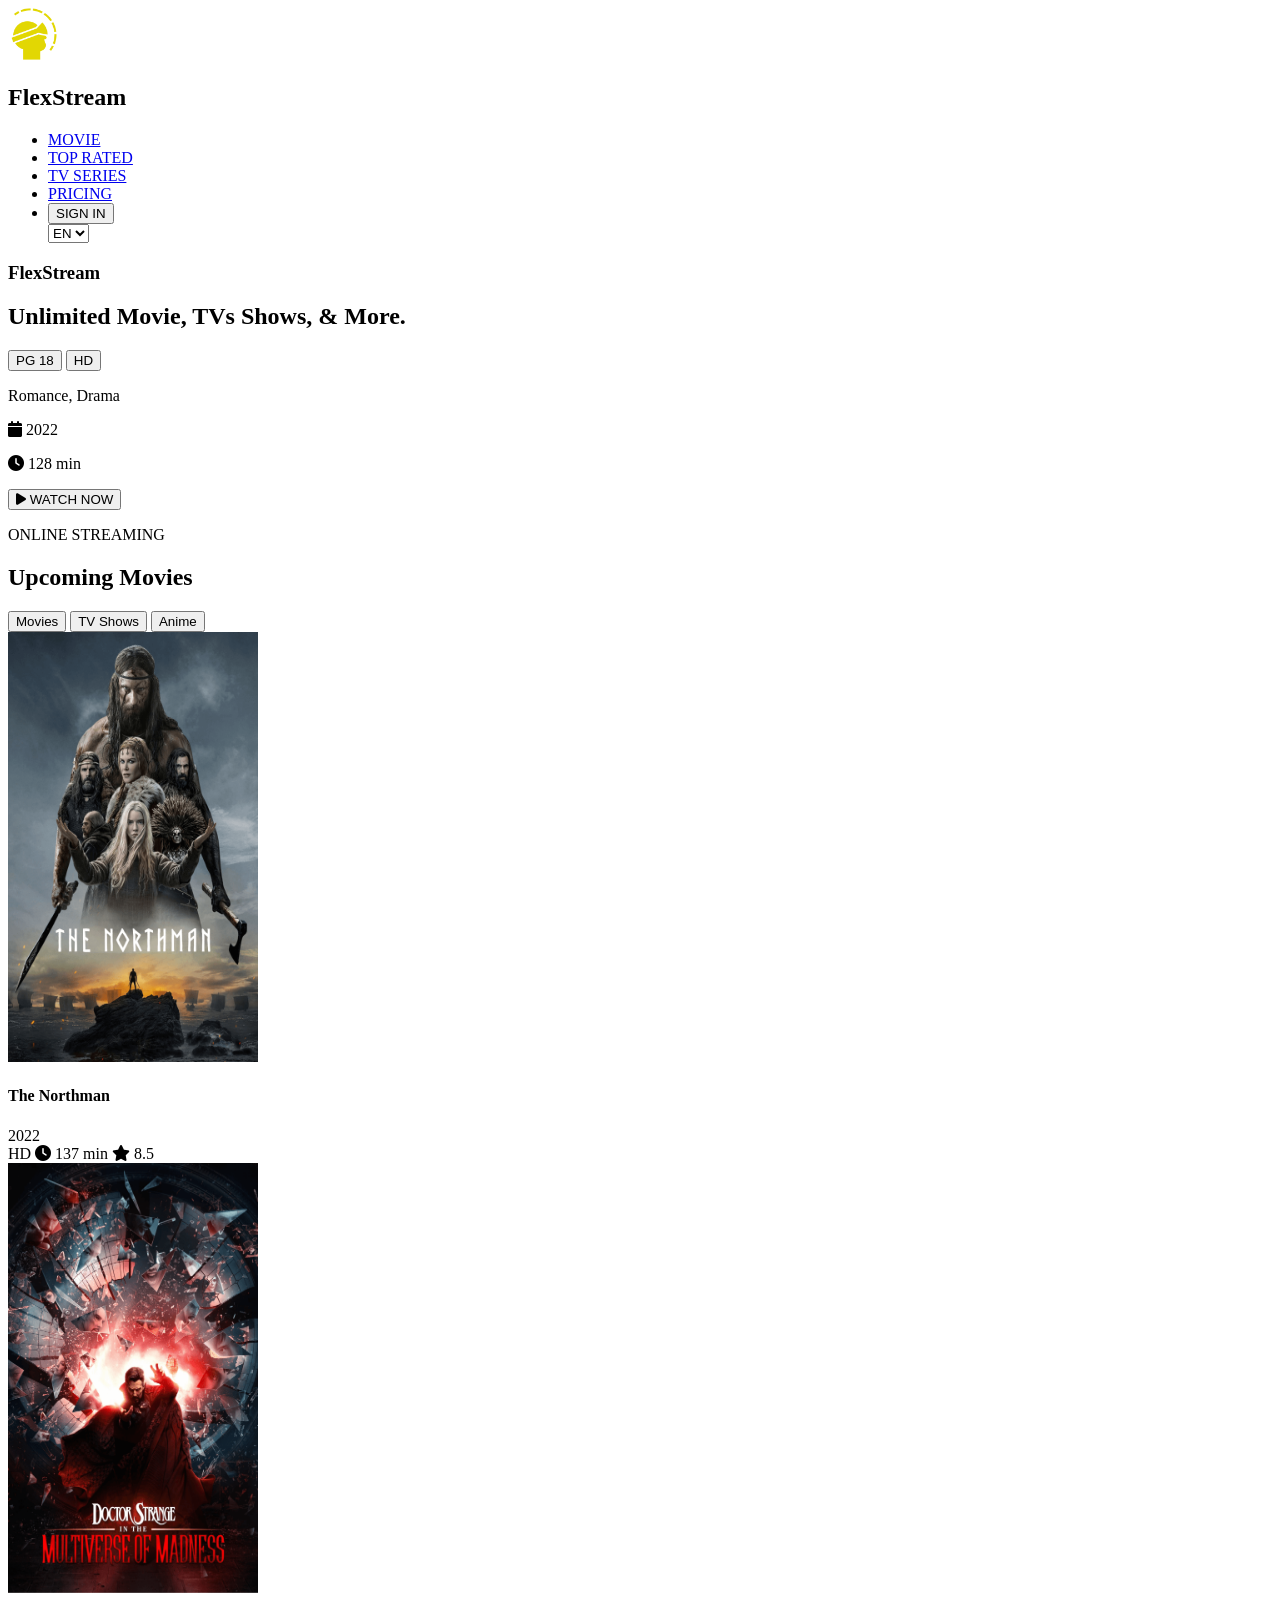
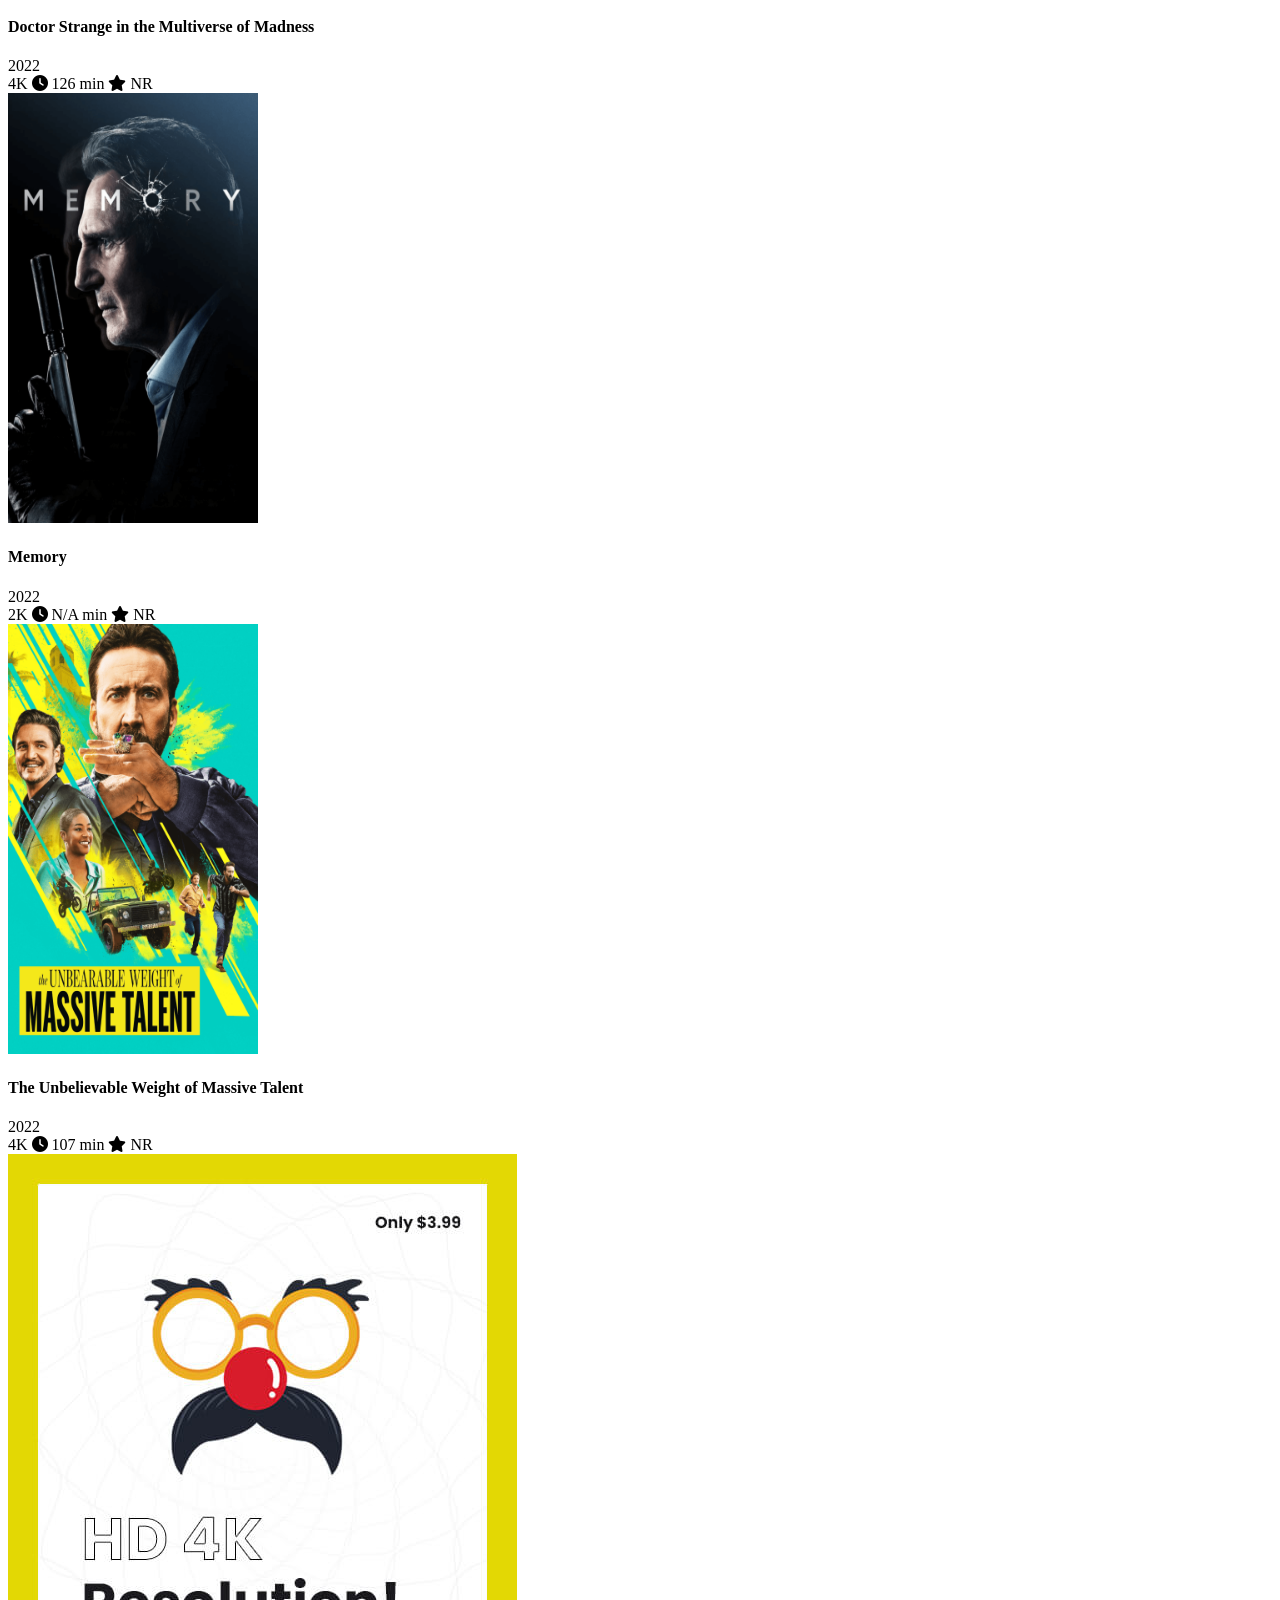
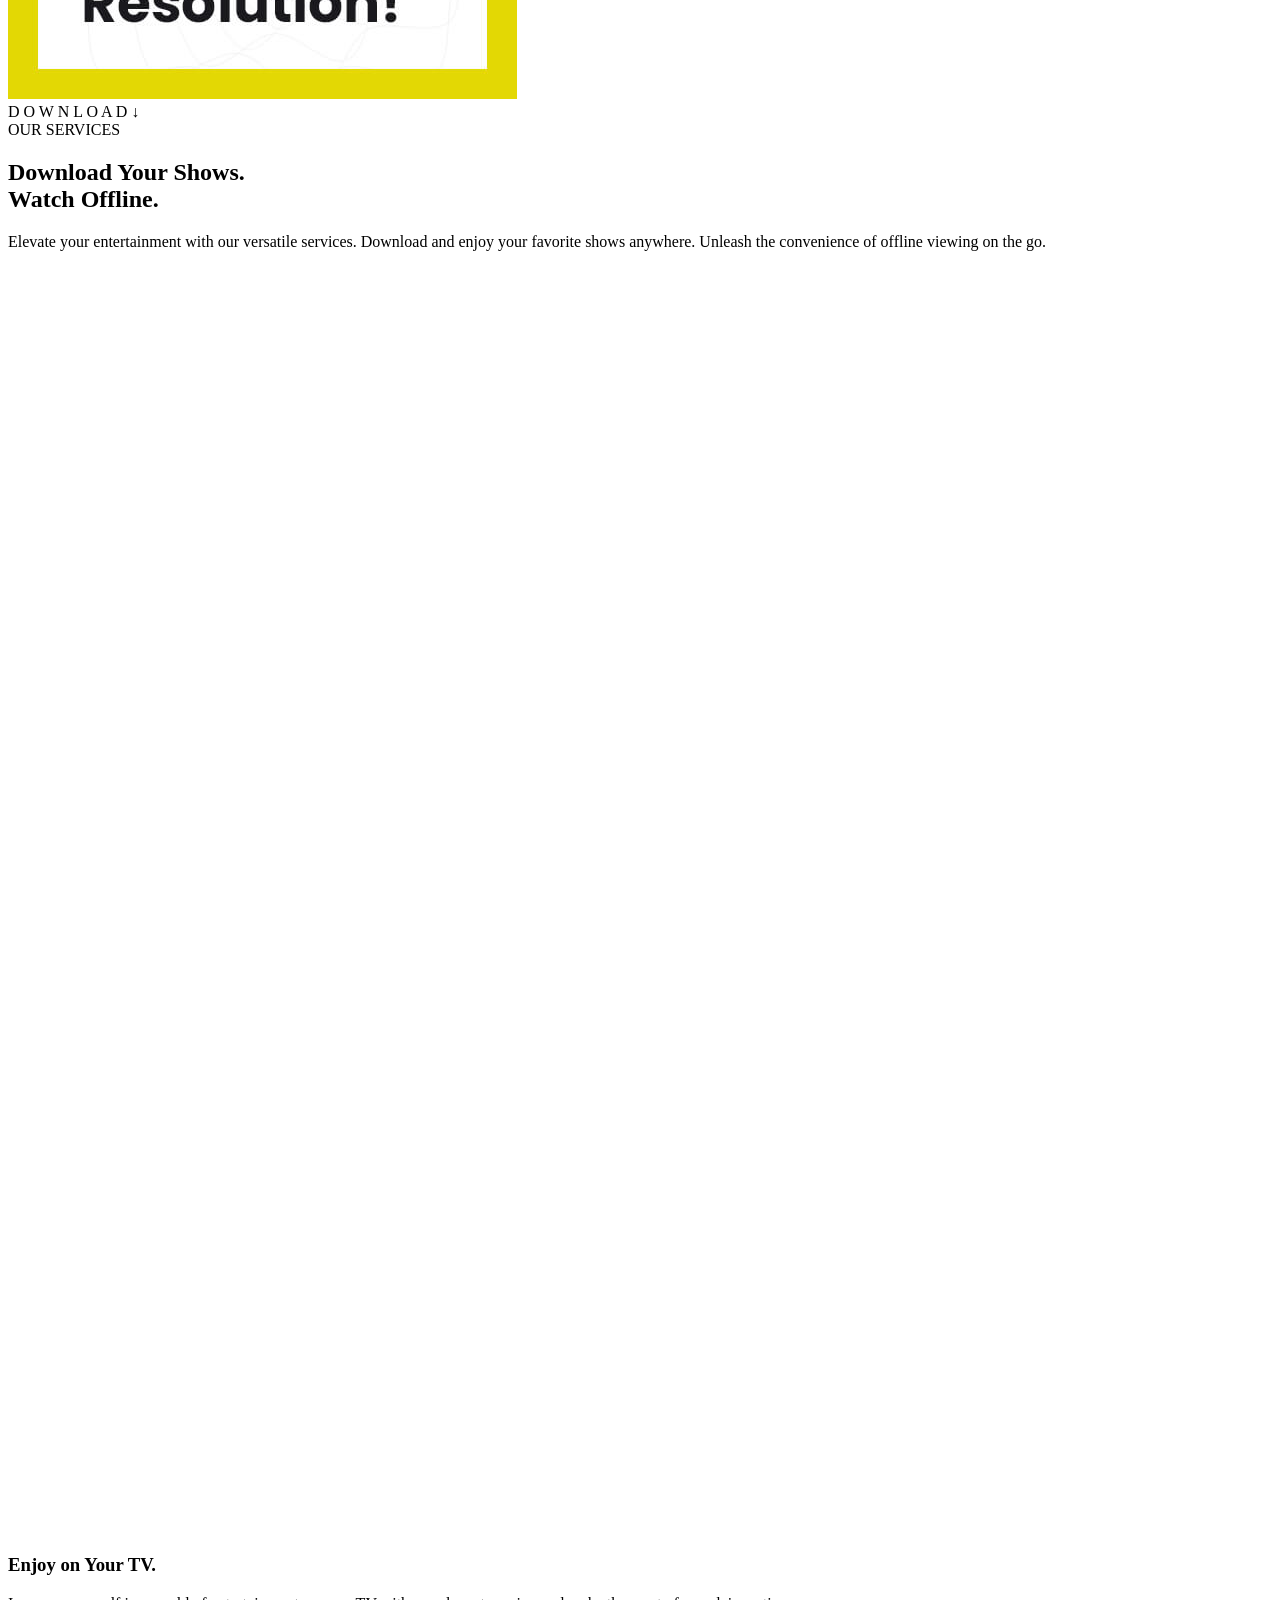
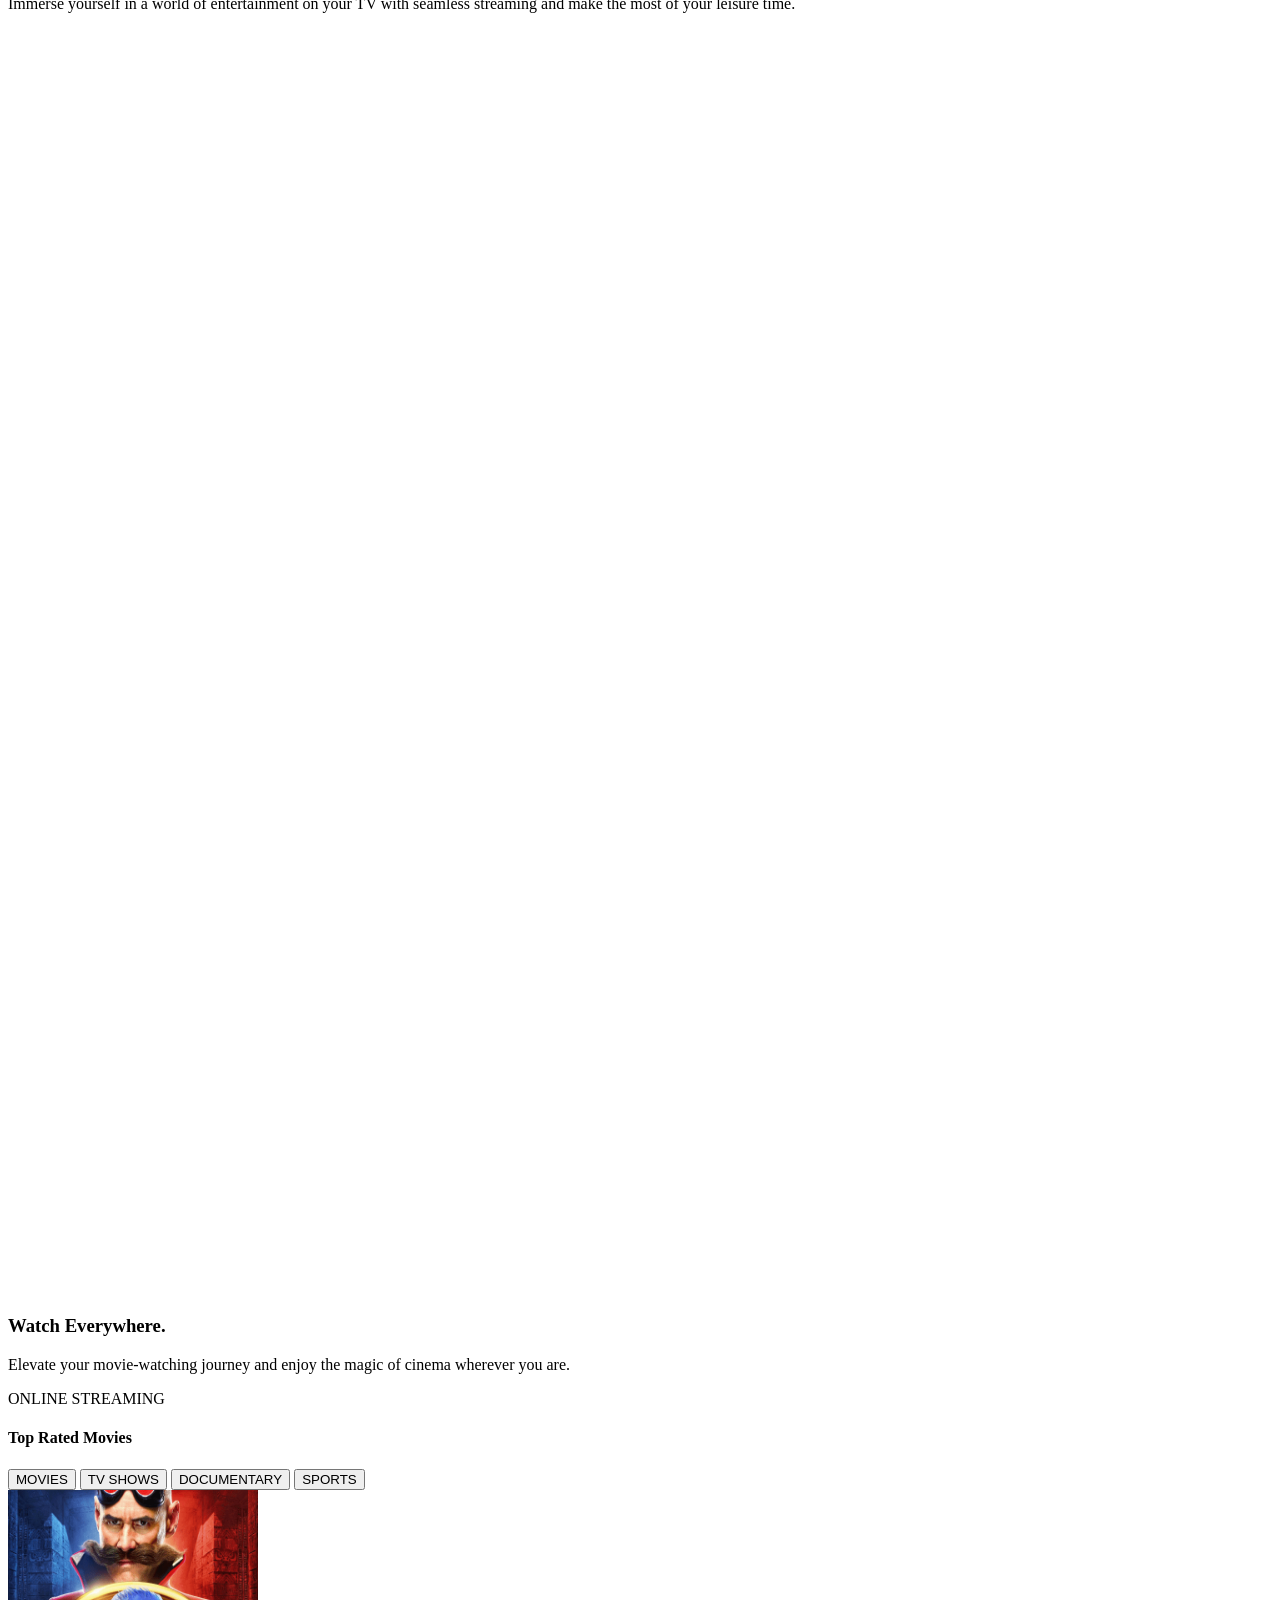
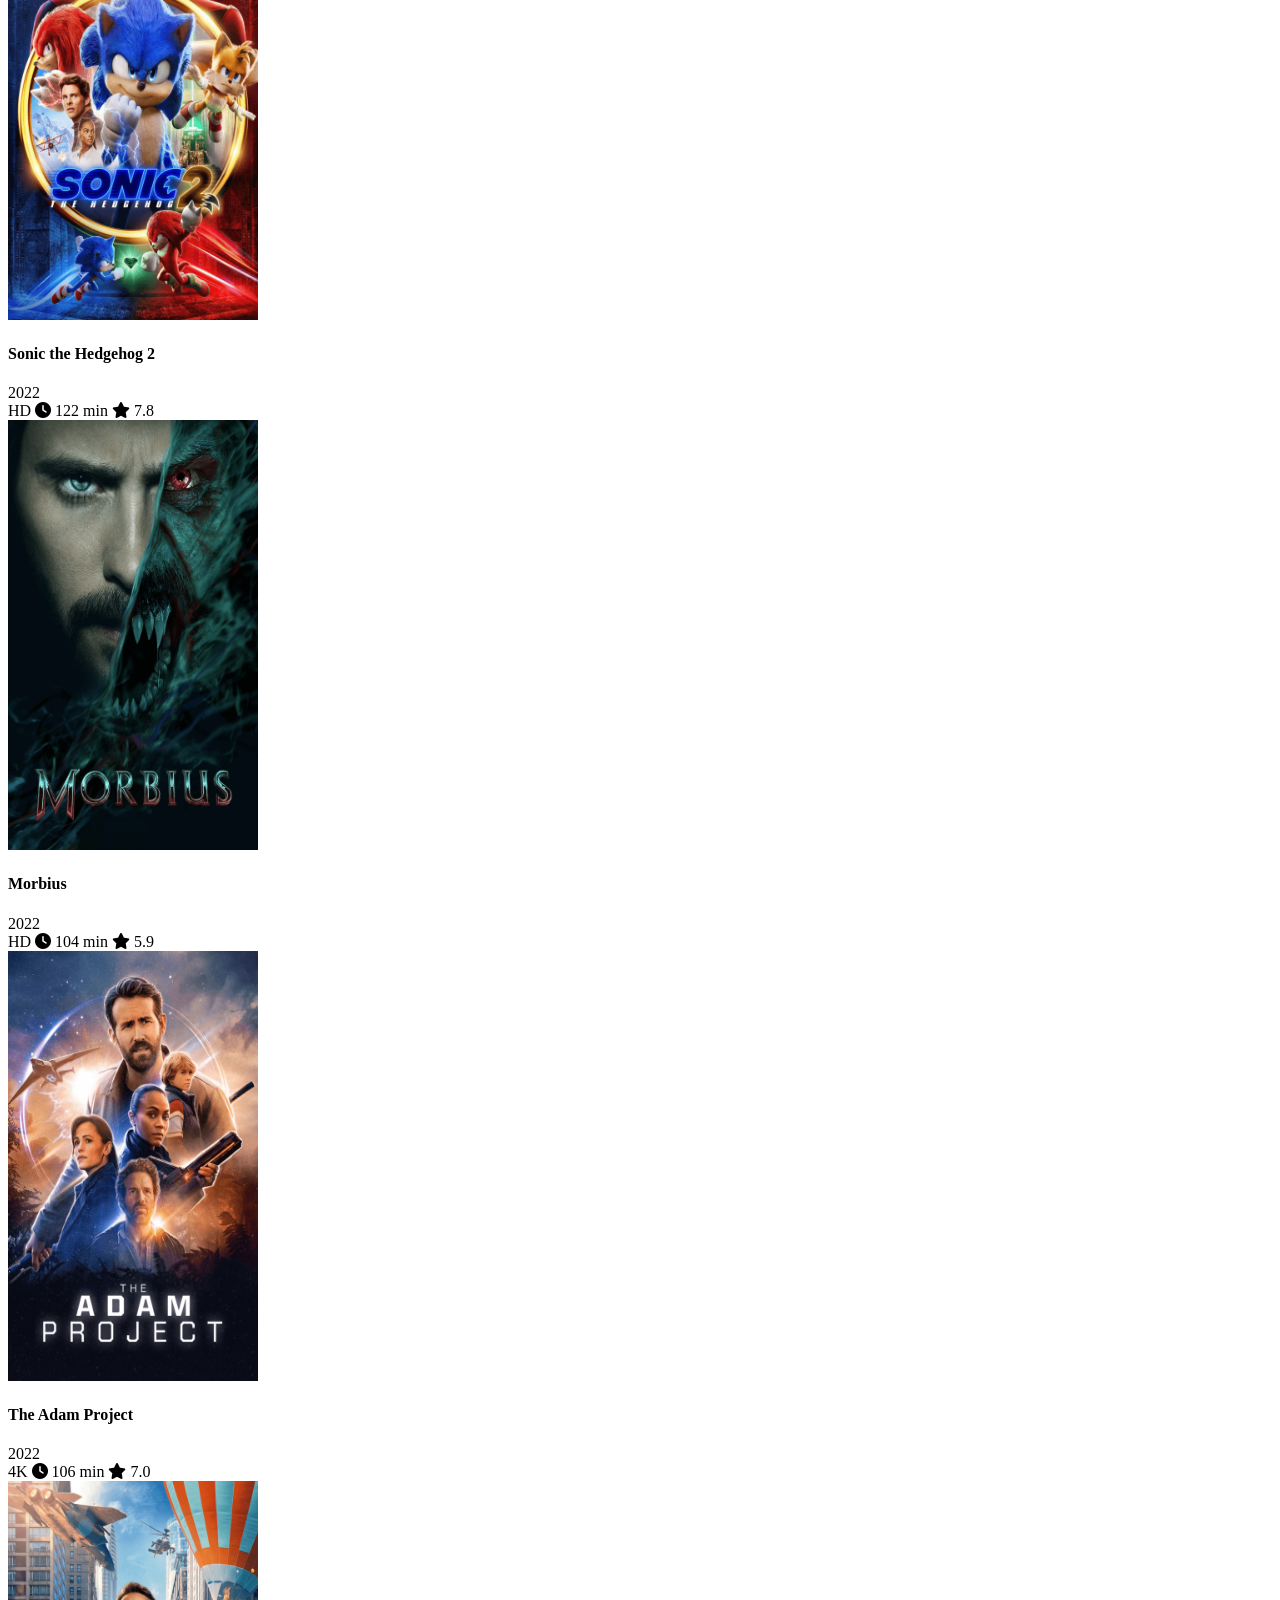
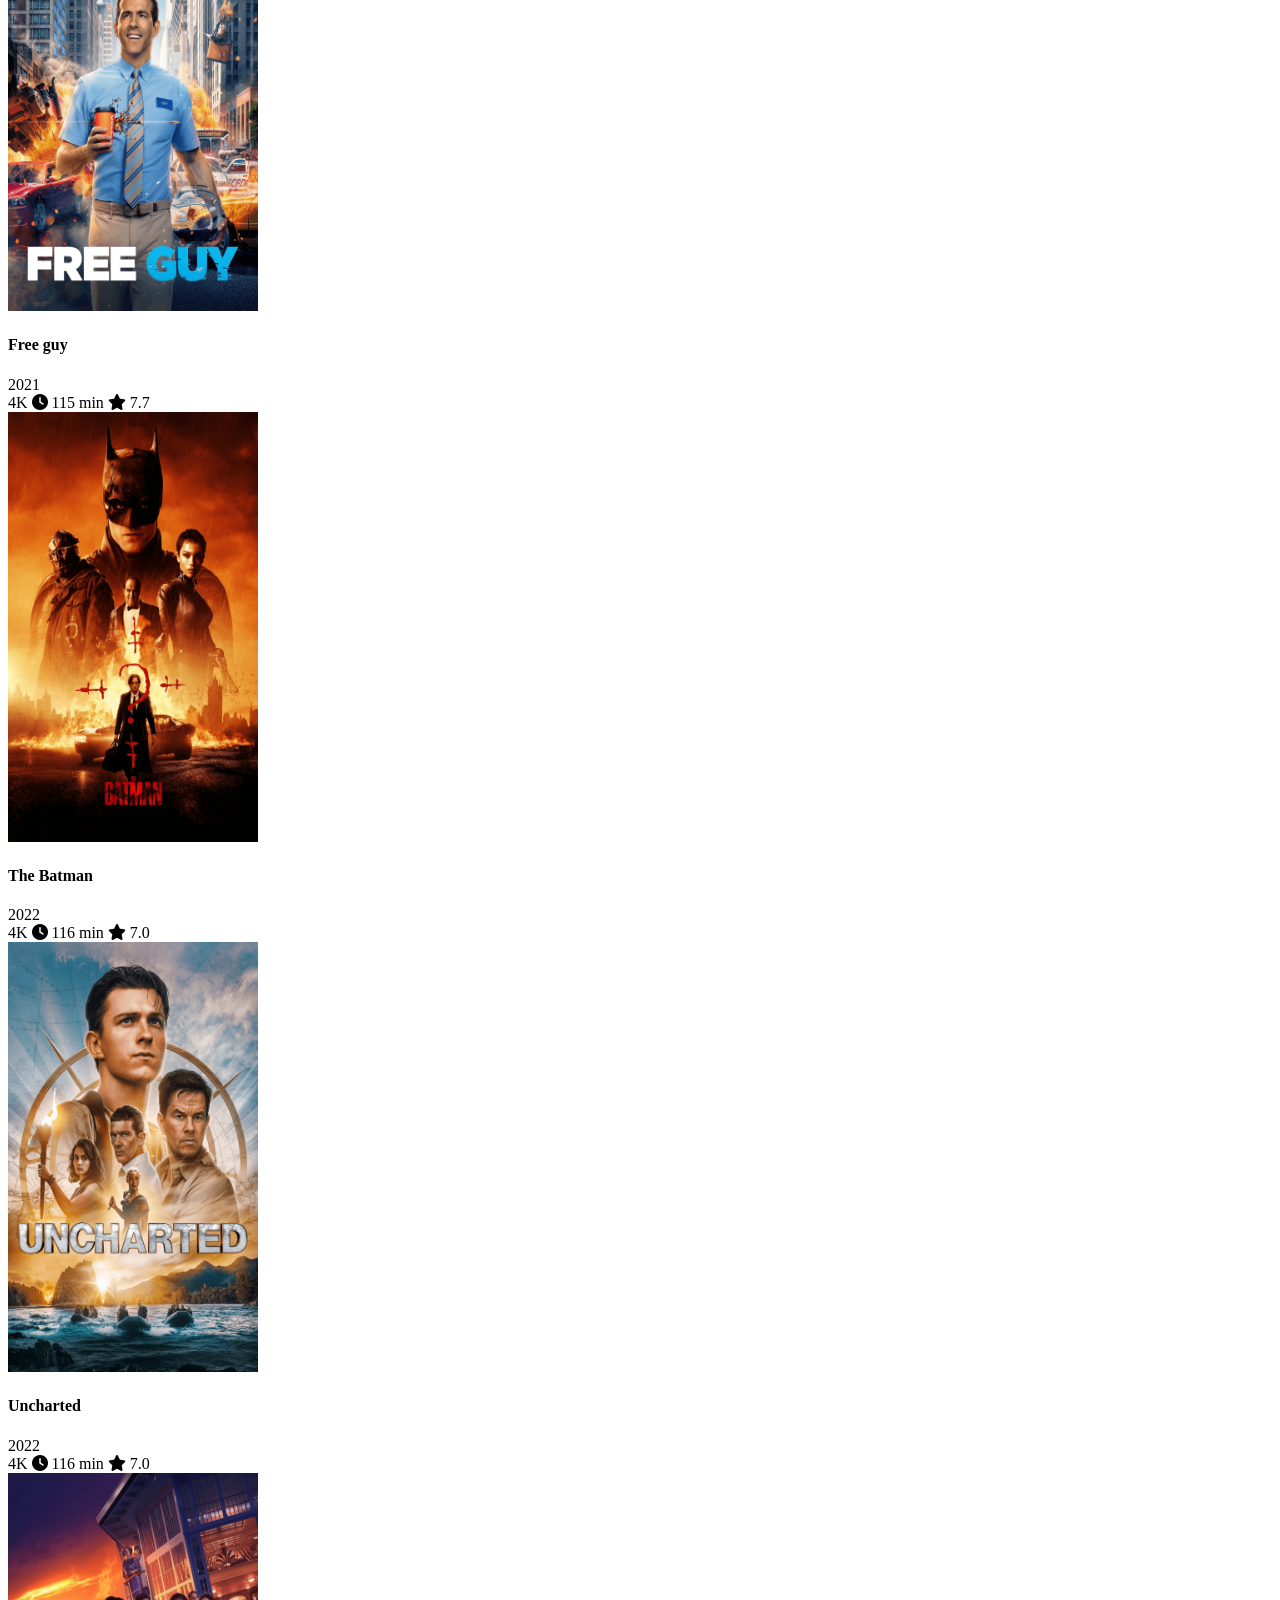
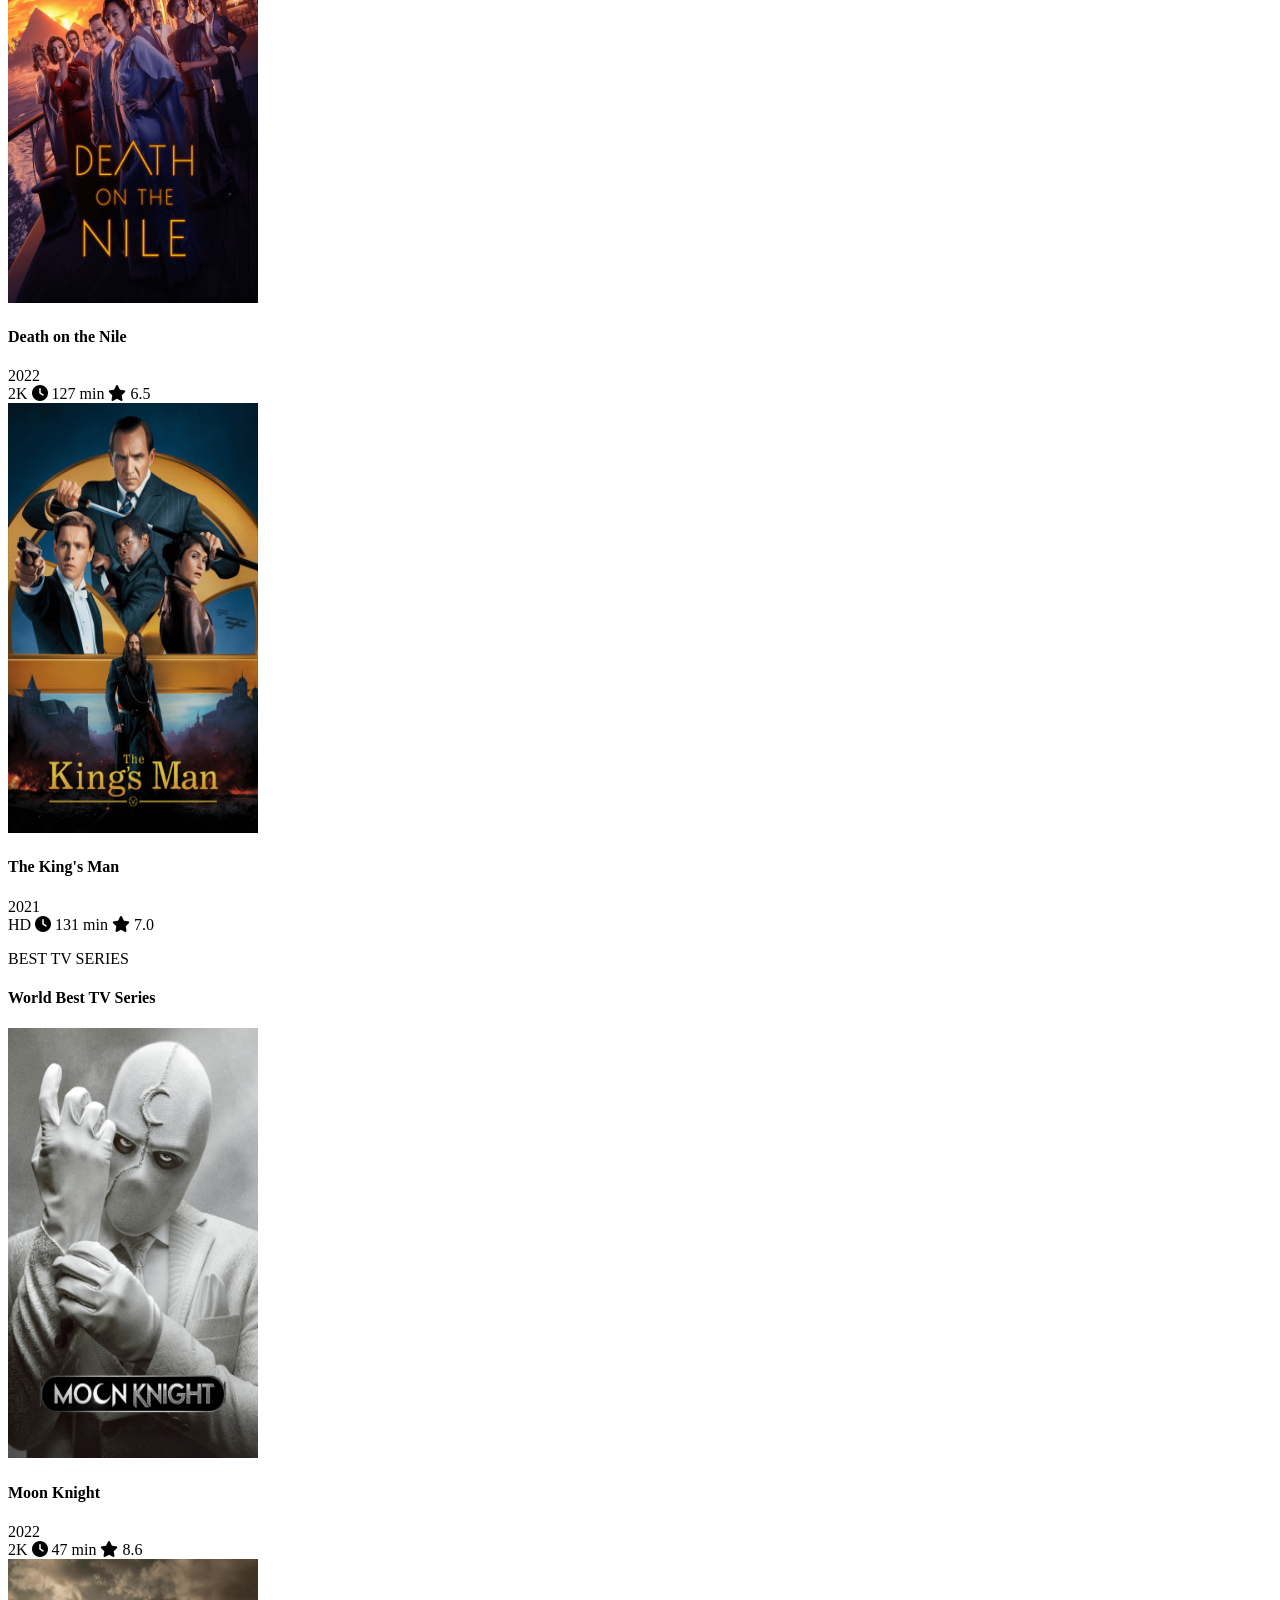
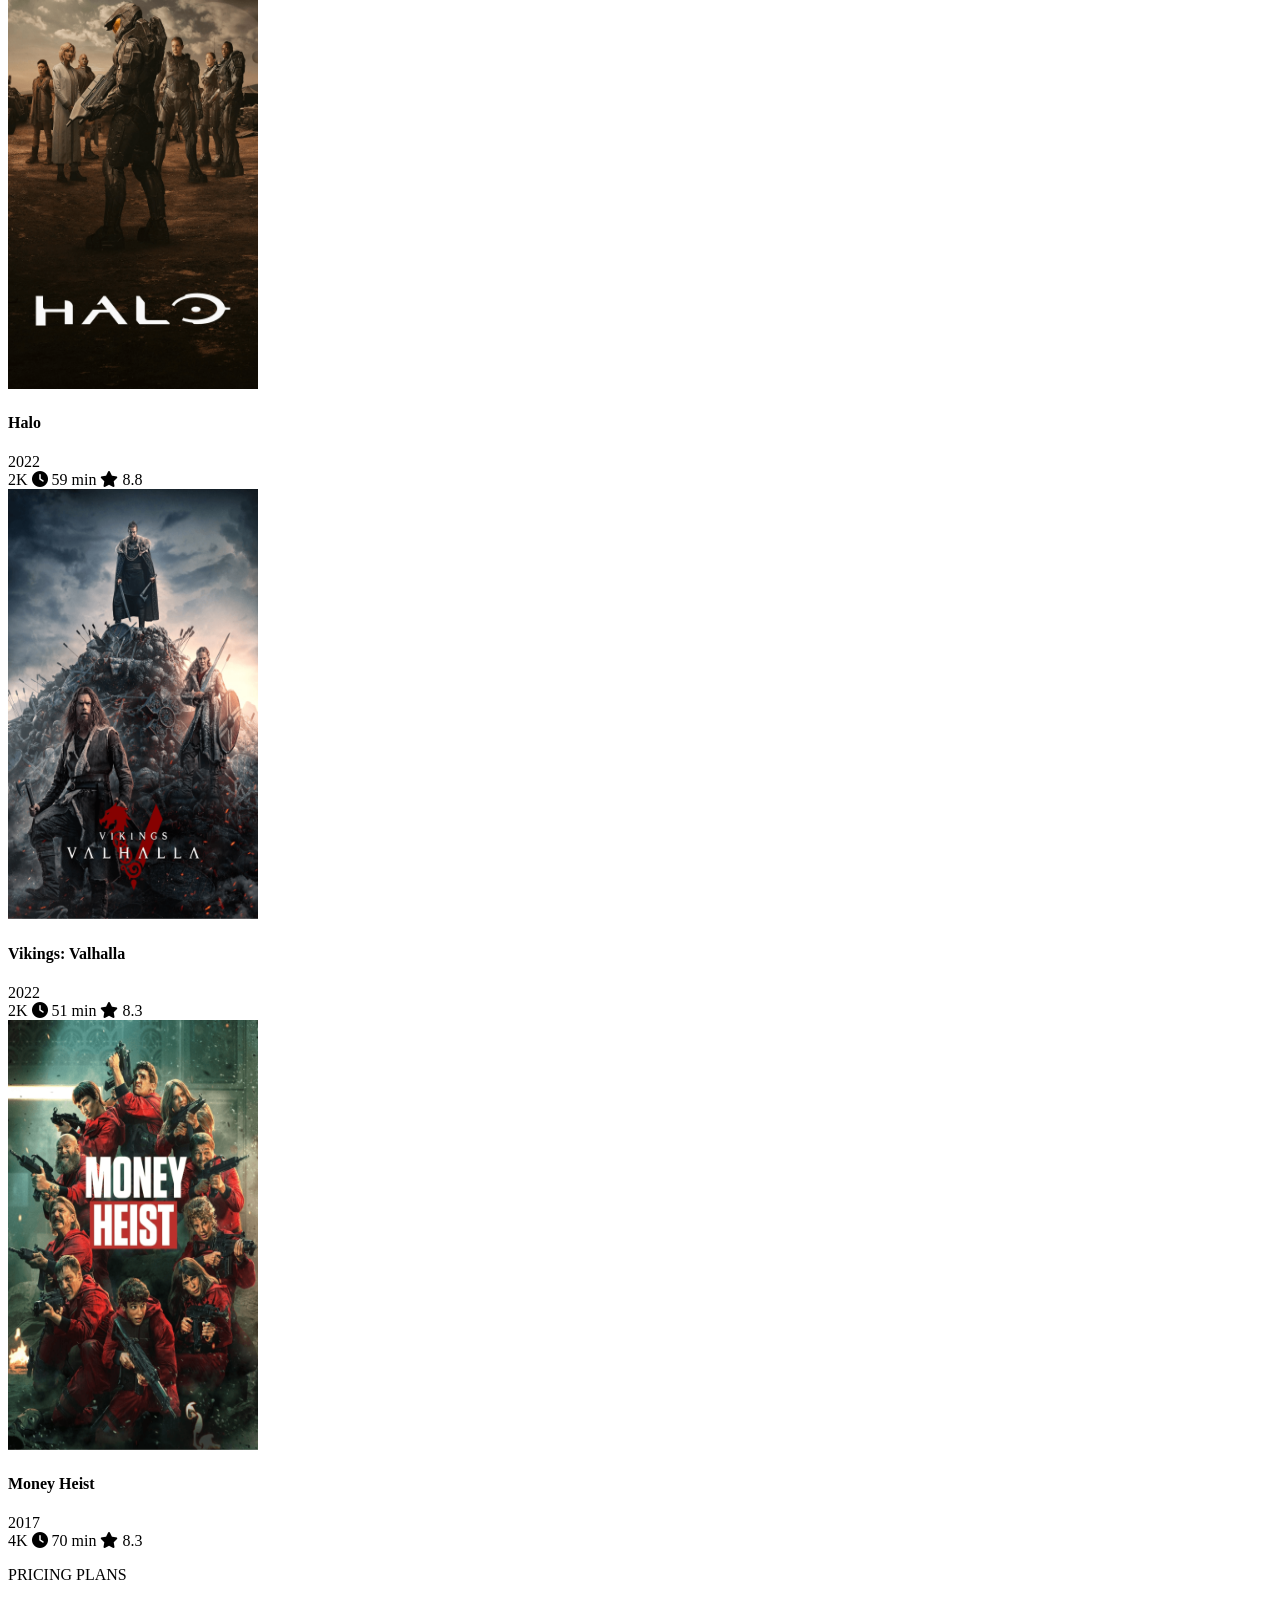
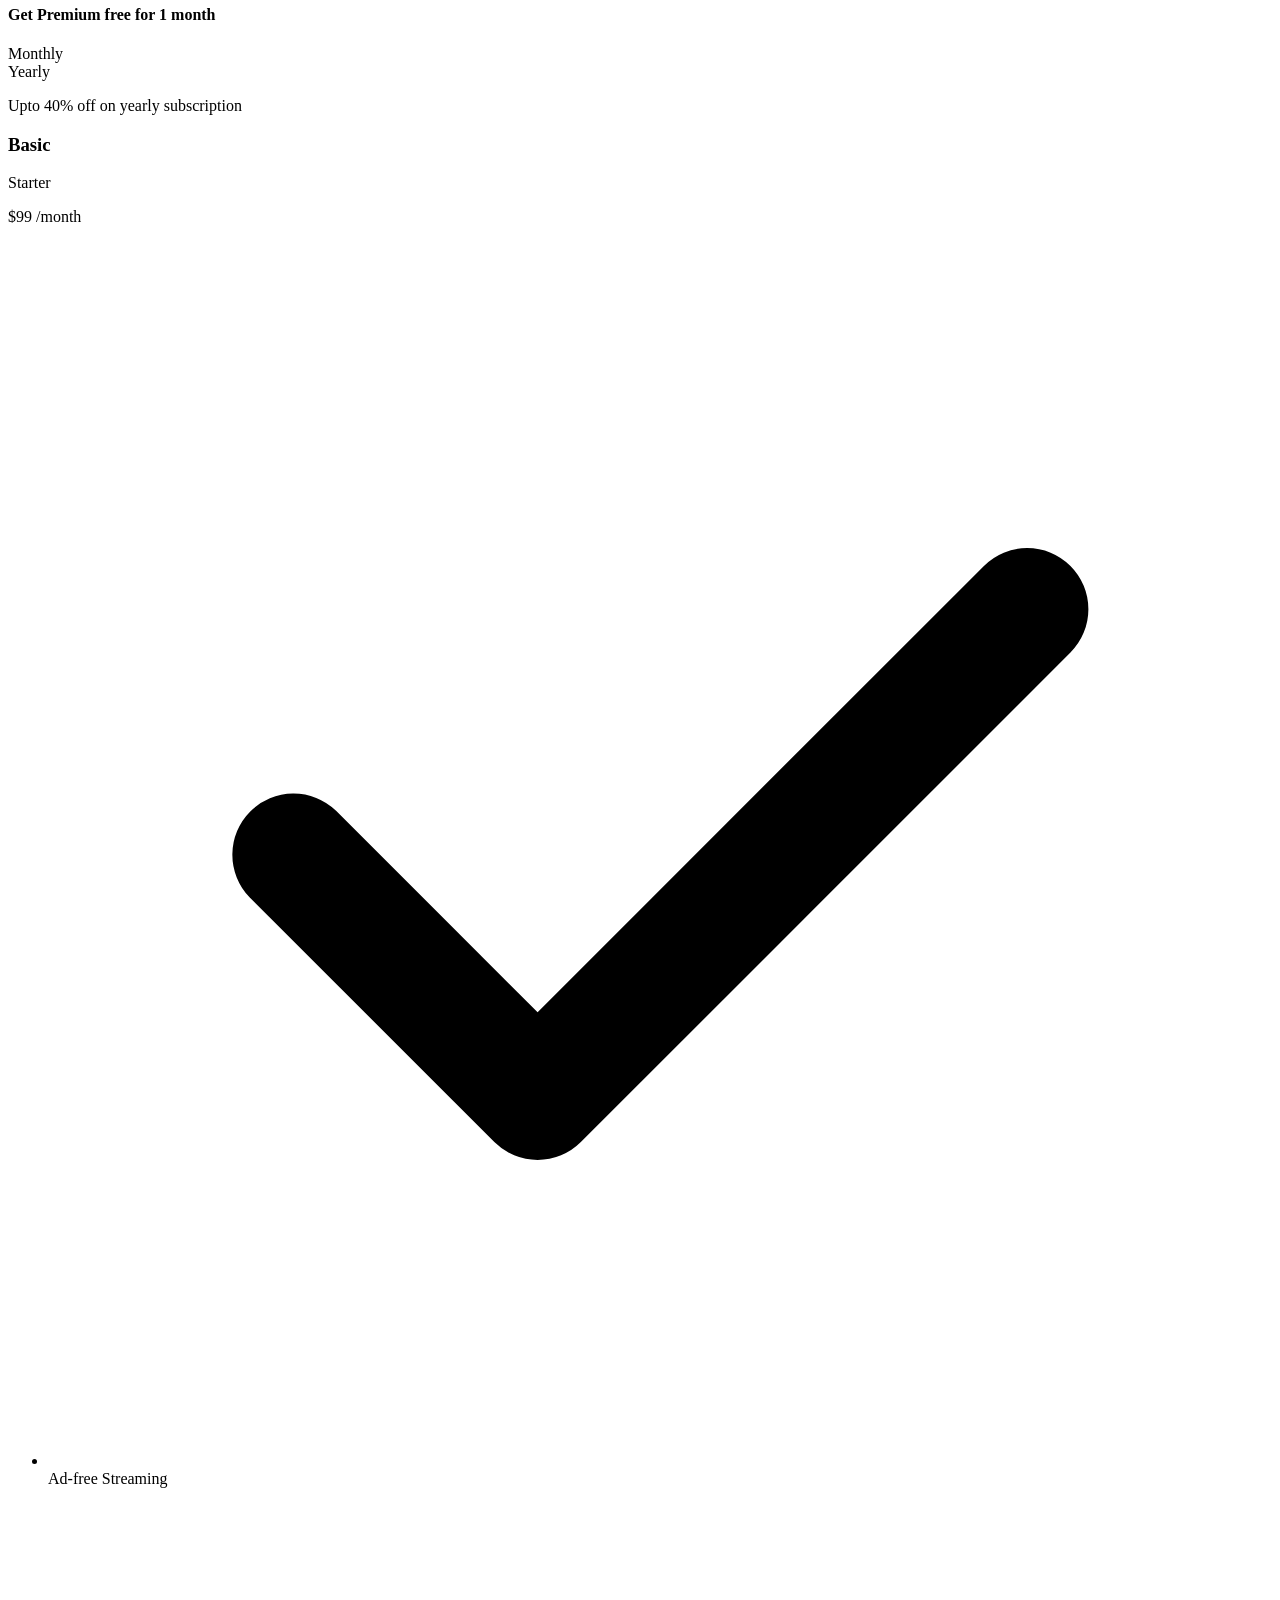
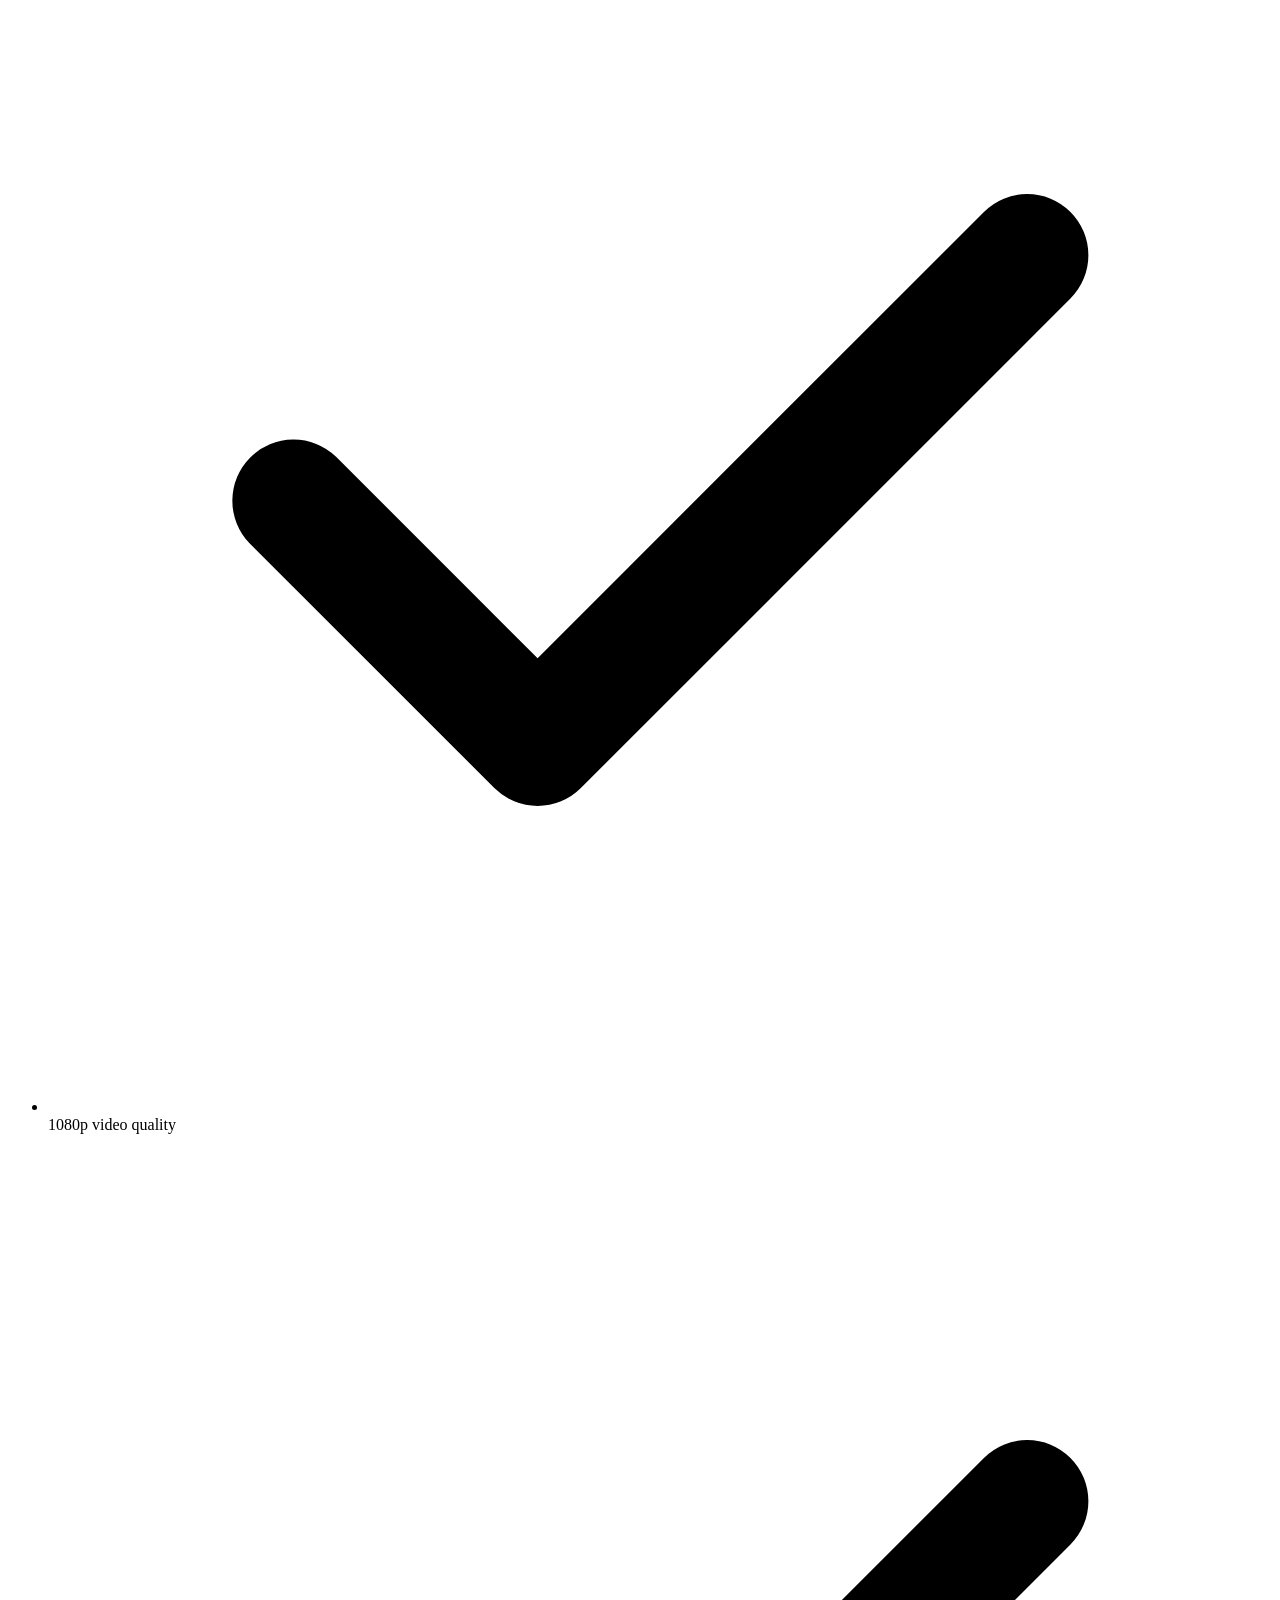
==== index.html @ 54e4aeec "Rename Index.html to index.html" ====
<!DOCTYPE html>
<html lang="en">
<head>
  <meta charset="UTF-8">
  <meta name="viewport" content="width=device-width, initial-scale=1.0">
  <link rel="shortcut icon" href="imgs/favicons/apple-touch-icon.png">
  <link rel="stylesheet" href="https://cdnjs.cloudflare.com/ajax/libs/font-awesome/6.5.0/css/all.min.css">
  <link rel="stylesheet" href="Styles.css">

  <title>Flexmovys</title>
</head>
<body>
  <div id="hero-bg">
  <header>
    <!------NAVBAR----->
    <div class="logo">
      <img src="/flexmovys/imgs/favicons/apple-touch-icon.png" alt="icon" width="52px" height="52px">
      <h2>FlexStream</h2>
    </div>
    <!----<div class="menu-icon" id="menu-icon">&#9776;</div>--->
      <nav class="nav-links" id="nav-links">
          <ul>
              <li><a href="index.html">MOVIE</a></li>
              <li><a href="#top-rated">TOP RATED</a></li>
              <li><a href="#tv-series">TV SERIES</a></li>
              <li><a href="#pricing">PRICING</a></li>
              <li><a href="/flexmovys/login_page/login.html"><button id="SignIn-btn">SIGN IN</button></a></li>
              <select>
                <option>EN</option>
                <option>AU</option>
                <option>AR</option>
                <option>TU</option>
              </select>   
          </ul>
      </nav>
  </header>
  <!-----HERO SECTION------>
  <section id="Hero-section">
    <h3>FlexStream</h3>
    <h1>Unlimited <span>Movie</span>, TVs Shows, & More.</h1>
    <div id="about">
      <button class="btn-pg">PG 18</button>
      <button class="btn-hd">HD</button>
      <p>Romance, Drama</p>
      <p><i class="fas fa-calendar"></i> 2022</p>
        <p><i class="fas fa-clock"></i> 128 min</p>
    </div>

    <button class="play"><i class="fas fa-play"></i> WATCH NOW
    </button>
  </div>
  </section>

  <section id="Up-movies">
    <p>ONLINE STREAMING</p>
    <div class="title">
      <h2>Upcoming Movies</h2>
      <div class="but">
          <button id="movies">Movies</button>
          <button id="tv">TV Shows</button>
          <button id="anime">Anime</button>
      </div>
    </div>
    
    <div class="movies">

      <div class="movie-card">
        <img src="/flexmovys/imgs/banner_png/upcoming-1.png" width="250px" height="430px" alt="The Northman">    
  
      <div class="movie-details">
        <div class="title-year">
          <h4>The Northman</h4>
          <span class="year">2022</span>
        </div>
      
        <div class="tags">
          <span class="quality">HD</span>
          <span><i class="fas fa-clock"></i> 137 min</span>
          <span><i class="fas fa-star"></i> 8.5</span>
        </div>
      </div>
      </div>
      
      
      <div class="movie-card">
        <img src="/flexmovys/imgs/banner_png/upcoming-2.png" width="250px" height="430px" alt="Doctor Strange in The Multiverse of Madness">
        <div class="movie-details">
          <div class="title-year">
            <h4>Doctor Strange in the Multiverse of Madness</h4>
            <span class="year">2022</span>
          </div>
        
          <div class="tags">
            <span class="quality">4K</span>
            <span><i class="fas fa-clock"></i> 126 min</span>
            <span><i class="fas fa-star"></i> NR</span>
          </div>
        </div>
        </div>


      <div class="movie-card">
        <img src="/flexmovys/imgs/banner_png/upcoming-3.png" width="250px" height="430px" alt="Memory">
        <div class="movie-details">
          <div class="title-year">
            <h4>Memory</h4>
            <span class="year">2022</span>
          </div>
        
          <div class="tags">
            <span class="quality">2K</span>
            <span><i class="fas fa-clock"></i> N/A min</span>
            <span><i class="fas fa-star"></i> NR</span>
          </div>
        </div>
        </div>


      <div class="movie-card">
        <img src="/flexmovys/imgs/banner_png/upcoming-4.png" width="250px" height="430px" alt="The Unbelievable Weight of Massive Talent">
        <div class="movie-details">
          <div class="title-year">
            <h4>The Unbelievable Weight of Massive Talent</h4>
            <span class="year">2022</span>
          </div>
        
          <div class="tags">
            <span class="quality">4K</span>
            <span><i class="fas fa-clock"></i> 107 min</span>
            <span><i class="fas fa-star"></i> NR</span>
          </div>
        </div>
        </div>
    </div>
  </section>

    <!-- Download Section -->
<section class="download-section">
  <div class="container">
    <!-- Left Column - Promo Card -->
    <div class="promo-card-wrapper">
      <img src="/flexmovys/imgs/others/service-banner.jpg">
    <!-- Download Button -->
    <div class="download-button">
      <span>D</span>
      <span>O</span>
      <span>W</span>
      <span>N</span>
      <span>L</span>
      <span>O</span>
      <span>A</span>
      <span>D</span>
      <span class="download-icon">↓</span>
    </div>
  </div>
    <!-- Right Column - Features -->
    <div class="features-column">
      
      <div class="service-heading">
        <div class="yellow-line"></div>
        <span>OUR SERVICES</span>
      </div>
      
      <h1 class="main-heading">Download Your Shows.<br>Watch Offline.</h1>
      
      <p class="description">
        Elevate your entertainment with our versatile services. Download and enjoy
        your favorite shows anywhere. Unleash the convenience of offline viewing
        on the go.
      </p>
      
      <!-- TV Feature -->
      <div class="feature">
        <div class="feature-icon-container">
          <svg class="feature-icon" viewBox="0 0 24 24" fill="none">
            <rect x="4" y="9" width="20" height="15" rx="2" stroke="white" stroke-width="2"/>
          </svg>
        </div>
        <div class="feature-content">
          <h3 class="feature-title">Enjoy on Your TV.</h3>
          <p class="feature-description">
            Immerse yourself in a world of entertainment on your TV with
            seamless streaming and make the most of your leisure time.
          </p>
        </div>
      </div>
      <div class="horizontal-line"></div>
      
      <!-- Watch Everywhere Feature -->
      <div class="feature">
        <div class="feature-icon-container">
          <svg class="feature-icon" viewBox="0 0 24 24" fill="none">
            <path d="M15 10L19.5 7.7C20.2 7.4 21 7.9 21 8.6V15.4C21 16.1 20.2 16.6 19.5 16.3L15 14M5 18H13C14.1 18 15 17.1 15 16V8C15 6.9 14.1 6 13 6H5C3.9 6 3 6.9 3 8V16C3 17.1 3.9 18 5 18Z" stroke="white" stroke-width="2"/>
          </svg>
        </div>
        <div class="feature-content">
          <h3 class="feature-title">Watch Everywhere.</h3>
          <p class="feature-description">
            Elevate your movie-watching journey and enjoy the magic of
            cinema wherever you are.
          </p>
        </div>
      </div>
    </div>
  </div>
</section>

  <section class="top-rated" id="top-rated">
    <div id="top-rated-title">
      <p>ONLINE STREAMING</p>
      <h4>Top Rated Movies</h4>
      <div id="top-rated-btn">
        <button>MOVIES</button>
        <button>TV SHOWS</button>
        <button>DOCUMENTARY</button>
        <button>SPORTS</button>
      </div>
  </div>

  <div class="movies">

    <div class="movie-card">
      <img src="/flexmovys/imgs/banner_png/movie-1.png" width="250px" height="430px" alt="The Northman">    

    <div class="movie-details">
      <div class="title-year">
        <h4>Sonic the Hedgehog 2</h4>
        <span class="year">2022</span>
      </div>
    
      <div class="tags">
        <span class="quality">HD</span>
        <span><i class="fas fa-clock"></i> 122 min</span>
        <span><i class="fas fa-star"></i> 7.8</span>
      </div>
    </div>
    </div>
    
    
    <div class="movie-card">
      <img src="/flexmovys/imgs/banner_png/movie-2.png" width="250px" height="430px" alt="Doctor Strange in The Multiverse of Madness">
      <div class="movie-details">
        <div class="title-year">
          <h4>Morbius</h4>
          <span class="year">2022</span>
        </div>
      
        <div class="tags">
          <span class="quality">HD</span>
          <span><i class="fas fa-clock"></i> 104 min</span>
          <span><i class="fas fa-star"></i> 5.9</span>
        </div>
      </div>
      </div>


    <div class="movie-card">
      <img src="/flexmovys/imgs/banner_png/movie-3.png" width="250px" height="430px" alt="Memory">
      <div class="movie-details">
        <div class="title-year">
          <h4>The Adam Project</h4>
          <span class="year">2022</span>
        </div>
      
        <div class="tags">
          <span class="quality">4K</span>
          <span><i class="fas fa-clock"></i> 106 min</span>
          <span><i class="fas fa-star"></i> 7.0</span>
        </div>
      </div>
      </div>

      


    <div class="movie-card">
      <img src="/flexmovys/imgs/banner_png/movie-4.png" width="250px" height="430px" alt="The Unbelievable Weight of Massive Talent">
      <div class="movie-details">
        <div class="title-year">
          <h4>Free guy</h4>
          <span class="year">2021</span>
        </div>
      
        <div class="tags">
          <span class="quality">4K</span>
          <span><i class="fas fa-clock"></i> 115 min</span>
          <span><i class="fas fa-star"></i> 7.7</span>
        </div>
      </div>
      </div>
  </div>


  <div class="movies">

    <div class="movie-card">
      <img src="/flexmovys/imgs/banner_png/movie-5.png" width="250px" height="430px" alt="The Batman">    

    <div class="movie-details">
      <div class="title-year">
        <h4>The Batman</h4>
        <span class="year">2022</span>
      </div>
    
      <div class="tags">
        <span class="quality">4K</span>
        <span><i class="fas fa-clock"></i> 116 min</span>
        <span><i class="fas fa-star"></i> 7.0</span>
      </div>
    </div>
    </div>
    
    
    <div class="movie-card">
      <img src="/flexmovys/imgs/banner_png/movie-6.png" width="250px" height="430px" alt="Uncharted">
      <div class="movie-details">
        <div class="title-year">
          <h4>Uncharted</h4>
          <span class="year">2022</span>
        </div>
      
        <div class="tags">
          <span class="quality">4K</span>
          <span><i class="fas fa-clock"></i> 116 min</span>
          <span><i class="fas fa-star"></i> 7.0</span>
        </div>
      </div>
      </div>


    <div class="movie-card">
      <img src="/flexmovys/imgs/banner_png/movie-7.png" width="250px" height="430px" alt="Death on the nile">
      <div class="movie-details">
        <div class="title-year">
          <h4>Death on the Nile</h4>
          <span class="year">2022</span>
        </div>
      
        <div class="tags">
          <span class="quality">2K</span>
          <span><i class="fas fa-clock"></i> 127 min</span>
          <span><i class="fas fa-star"></i> 6.5</span>
        </div>
      </div>
      </div>

      


    <div class="movie-card">
      <img src="/flexmovys/imgs/banner_png/movie-8.png" width="250px" height="430px" alt="The King's Man">
      <div class="movie-details">
        <div class="title-year">
          <h4>The King's Man</h4>
          <span class="year">2021</span>
        </div>
      
        <div class="tags">
          <span class="quality">HD</span>
          <span><i class="fas fa-clock"></i> 131 min</span>
          <span><i class="fas fa-star"></i> 7.0</span>
        </div>
      </div>
      </div>
  </div>
  </section>

  <section class="best-tv-series" id="tv-series">
    <div id="best-tv-series">
      <p>BEST TV SERIES</p>
      <h4>World Best TV Series</h4>
  </div>

  <div class="movies">

    <div class="movie-card">
      <img src="/flexmovys/imgs/banner_png/series-1.png" width="250px" height="430px" alt="Moon Knight">    

    <div class="movie-details">
      <div class="title-year">
        <h4>Moon Knight</h4>
        <span class="year">2022</span>
      </div>
    
      <div class="tags">
        <span class="quality">2K</span>
        <span><i class="fas fa-clock"></i> 47 min</span>
        <span><i class="fas fa-star"></i> 8.6</span>
      </div>
    </div>
    </div>
    
    
    <div class="movie-card">
      <img src="/flexmovys/imgs/banner_png/series-2.png" width="250px" height="430px" alt="Halo">
      <div class="movie-details">
        <div class="title-year">
          <h4>Halo</h4>
          <span class="year">2022</span>
        </div>
      
        <div class="tags">
          <span class="quality">2K</span>
          <span><i class="fas fa-clock"></i> 59 min</span>
          <span><i class="fas fa-star"></i> 8.8</span>
        </div>
      </div>
      </div>


    <div class="movie-card">
      <img src="/flexmovys/imgs/banner_png/series-3.png" width="250px" height="430px" alt="Vikings: Valhalla">
      <div class="movie-details">
        <div class="title-year">
          <h4>Vikings: Valhalla</h4>
          <span class="year">2022</span>
        </div>
      
        <div class="tags">
          <span class="quality">2K</span>
          <span><i class="fas fa-clock"></i> 51 min</span>
          <span><i class="fas fa-star"></i> 8.3</span>
        </div>
      </div>
      </div>

      


    <div class="movie-card">
      <img src="/flexmovys/imgs/banner_png/series-4.png" width="250px" height="430px" alt="Money Heist">
      <div class="movie-details">
        <div class="title-year">
          <h4>Money Heist</h4>
          <span class="year">2017</span>
        </div>
      
        <div class="tags">
          <span class="quality">4K</span>
          <span><i class="fas fa-clock"></i> 70 min</span>
          <span><i class="fas fa-star"></i> 8.3</span>
        </div>
      </div>
      </div>
  </div>
  </section>

  <section class="pricing" id="pricing">
   <div class="pricing-container">

    <div id="pricing-plan">
      <p>PRICING PLANS</p>
      <h4>Get Premium free for 1 month</h4>
   </div>

<div class="billing-toggle">
    <span class="billing-label active" id="monthlyLabel">Monthly</span>
    <div class="toggle-switch" id="toggleSwitch">
        <div class="toggle-slider"></div>
    </div>
    <span class="billing-label" id="yearlyLabel">Yearly</span>
</div>

<div class="discount-banner" id="discountBanner">
    <p>Upto 40% off on yearly subscription</p>
</div>

<div class="plans-grid">
<!-- Basic Plan -->
<div class="plan-card">
    <div class="plan-header">
        <h3 class="plan-name">Basic</h3>
        <p class="plan-subtitle">Starter</p>
    </div>
    <div class="plan-price">
        <span class="price-amount price-transition" data-monthly="99" data-yearly="999">$99</span>
        <span class="price-period">/month</span>
    </div>
    <ul class="plan-features">
        <li>
            <svg class="feature-icon check" fill="currentColor" viewBox="0 0 20 20">
                <path fill-rule="evenodd" d="M16.707 5.293a1 1 0 010 1.414l-8 8a1 1 0 01-1.414 0l-4-4a1 1 0 011.414-1.414L8 12.586l7.293-7.293a1 1 0 011.414 0z" clip-rule="evenodd"></path>
            </svg>
            Ad-free Streaming
        </li>
        <li>
            <svg class="feature-icon check" fill="currentColor" viewBox="0 0 20 20">
                <path fill-rule="evenodd" d="M16.707 5.293a1 1 0 010 1.414l-8 8a1 1 0 01-1.414 0l-4-4a1 1 0 011.414-1.414L8 12.586l7.293-7.293a1 1 0 011.414 0z" clip-rule="evenodd"></path>
            </svg>
            1080p video quality
        </li>
        <li>
            <svg class="feature-icon check" fill="currentColor" viewBox="0 0 20 20">
                <path fill-rule="evenodd" d="M16.707 5.293a1 1 0 010 1.414l-8 8a1 1 0 01-1.414 0l-4-4a1 1 0 011.414-1.414L8 12.586l7.293-7.293a1 1 0 011.414 0z" clip-rule="evenodd"></path>
            </svg>
            2 Signin devices
        </li>
        <li>
            <svg class="feature-icon check" fill="currentColor" viewBox="0 0 20 20">
                <path fill-rule="evenodd" d="M16.707 5.293a1 1 0 010 1.414l-8 8a1 1 0 01-1.414 0l-4-4a1 1 0 011.414-1.414L8 12.586l7.293-7.293a1 1 0 011.414 0z" clip-rule="evenodd"></path>
            </svg>
            30 movies Download
        </li>
        <li>
            <svg class="feature-icon cross" fill="currentColor" viewBox="0 0 20 20">
                <path fill-rule="evenodd" d="M4.293 4.293a1 1 0 011.414 0L10 8.586l4.293-4.293a1 1 0 111.414 1.414L11.414 10l4.293 4.293a1 1 0 01-1.414 1.414L10 11.414l-4.293 4.293a1 1 0 01-1.414-1.414L8.586 10 4.293 5.707a1 1 0 010-1.414z" clip-rule="evenodd"></path>
            </svg>
            Casting
        </li>
    </ul>
    <button class="plan-button">Get started</button>
</div>

<!-- Standard Plan -->
<div class="plan-card popular">
    <div class="popular-badge">Popular</div>
    <div class="plan-header">
        <h3 class="plan-name">Standard</h3>
        <p class="plan-subtitle">Better results</p>
    </div>
    <div class="plan-price">
        <span class="price-amount price-transition" data-monthly="299" data-yearly="2999">$299</span>
        <span class="price-period">/month</span>
    </div>
    <ul class="plan-features">
        <li>
            <svg class="feature-icon check" fill="currentColor" viewBox="0 0 20 20">
                <path fill-rule="evenodd" d="M16.707 5.293a1 1 0 010 1.414l-8 8a1 1 0 01-1.414 0l-4-4a1 1 0 011.414-1.414L8 12.586l7.293-7.293a1 1 0 011.414 0z" clip-rule="evenodd"></path>
            </svg>
            Ad-free Streaming
        </li>
        <li>
            <svg class="feature-icon check" fill="currentColor" viewBox="0 0 20 20">
                <path fill-rule="evenodd" d="M16.707 5.293a1 1 0 010 1.414l-8 8a1 1 0 01-1.414 0l-4-4a1 1 0 011.414-1.414L8 12.586l7.293-7.293a1 1 0 011.414 0z" clip-rule="evenodd"></path>
            </svg>
            4k video quality
        </li>
        <li>
            <svg class="feature-icon check" fill="currentColor" viewBox="0 0 20 20">
                <path fill-rule="evenodd" d="M16.707 5.293a1 1 0 010 1.414l-8 8a1 1 0 01-1.414 0l-4-4a1 1 0 011.414-1.414L8 12.586l7.293-7.293a1 1 0 011.414 0z" clip-rule="evenodd"></path>
            </svg>
            4 Signin devices
        </li>
        <li>
            <svg class="feature-icon check" fill="currentColor" viewBox="0 0 20 20">
                <path fill-rule="evenodd" d="M16.707 5.293a1 1 0 010 1.414l-8 8a1 1 0 01-1.414 0l-4-4a1 1 0 011.414-1.414L8 12.586l7.293-7.293a1 1 0 011.414 0z" clip-rule="evenodd"></path>
            </svg>
            90 movies Download
        </li>
        <li>
            <svg class="feature-icon check" fill="currentColor" viewBox="0 0 20 20">
                <path fill-rule="evenodd" d="M16.707 5.293a1 1 0 010 1.414l-8 8a1 1 0 01-1.414 0l-4-4a1 1 0 011.414-1.414L8 12.586l7.293-7.293a1 1 0 011.414 0z" clip-rule="evenodd"></path>
            </svg>
            Supports Casting
        </li>
    </ul>
    <button class="plan-button">Get started</button>
</div>

<!-- Premium Plan -->
<div class="plan-card">
    <div class="plan-header">
        <h3 class="plan-name">Premium</h3>
        <p class="plan-subtitle">Go all in one</p>
    </div>
    <div class="plan-price">
        <span class="price-amount price-transition" data-monthly="499" data-yearly="3499">$499</span>
        <span class="price-period">/month</span>
    </div>
    <ul class="plan-features">
        <li>
            <svg class="feature-icon check" fill="currentColor" viewBox="0 0 20 20">
                <path fill-rule="evenodd" d="M16.707 5.293a1 1 0 010 1.414l-8 8a1 1 0 01-1.414 0l-4-4a1 1 0 011.414-1.414L8 12.586l7.293-7.293a1 1 0 011.414 0z" clip-rule="evenodd"></path>
            </svg>
            Ad-free Streaming
        </li>
        <li>
            <svg class="feature-icon check" fill="currentColor" viewBox="0 0 20 20">
                <path fill-rule="evenodd" d="M16.707 5.293a1 1 0 010 1.414l-8 8a1 1 0 01-1.414 0l-4-4a1 1 0 011.414-1.414L8 12.586l7.293-7.293a1 1 0 011.414 0z" clip-rule="evenodd"></path>
            </svg>
            8k video quality
        </li>
        <li>
            <svg class="feature-icon check" fill="currentColor" viewBox="0 0 20 20">
                <path fill-rule="evenodd" d="M16.707 5.293a1 1 0 010 1.414l-8 8a1 1 0 01-1.414 0l-4-4a1 1 0 011.414-1.414L8 12.586l7.293-7.293a1 1 0 011.414 0z" clip-rule="evenodd"></path>
            </svg>
            7 Signin devices
        </li>
        <li>
            <svg class="feature-icon check" fill="currentColor" viewBox="0 0 20 20">
                <path fill-rule="evenodd" d="M16.707 5.293a1 1 0 010 1.414l-8 8a1 1 0 01-1.414 0l-4-4a1 1 0 011.414-1.414L8 12.586l7.293-7.293a1 1 0 011.414 0z" clip-rule="evenodd"></path>
            </svg>
            Unlimited Downloads
        </li>
        <li>
            <svg class="feature-icon check" fill="currentColor" viewBox="0 0 20 20">
                <path fill-rule="evenodd" d="M16.707 5.293a1 1 0 010 1.414l-8 8a1 1 0 01-1.414 0l-4-4a1 1 0 011.414-1.414L8 12.586l7.293-7.293a1 1 0 011.414 0z" clip-rule="evenodd"></path>
            </svg>
            Supports multicasting
        </li>
    </ul>
    <button class="plan-button">Get started</button>
    </div>
</div>

<div id="why-premium">
  <div id="why">
      <h4> Why go Premium?</h4>
  </div>
  
  <div class="premium-icon">
    <div id="download">
      <div class="icon-container">
      <img src="/flexmovys/imgs/favicons/download.svg" alt="download-icon">
      </div>
        <h3>Download Movies.</h3>
        <p>Enjoy watching offline.</p>
    </div>

    <div id="stream">
      <div class="icon-container">
        <img src="/flexmovys/imgs/favicons/connection.svg" alt="wifi-icon">
      </div>
        <h3>Multiple Devices.</h3>
        <p>Stream on mobile.</p>
    </div>

    <div id="hand">
      <div class="icon-container">
        <img src="/flexmovys/imgs/favicons/hand.svg" alt="hand-icon">
      </div>
        <h3>Ad-free Streaming.</h3>
        <p>Enjoy shows uninterrupted.</p>
    </div>

    <div id="hand">
      <div class="icon-container">
        <img src="/flexmovys/imgs/favicons/bar-chart.svg" alt="bar-chart-icon">
      </div>
        <h3>Unlimited Movies.</h3>
        <p>Just hit next.</p>
    </div>
  </div>
  </div>
  
</div>
</div>
</section>


  <footer>
    <section class="newsletter">
      <div id="text">
          <h2>TRIAL START FIRST 30 DAYS.</h2>
          <p>Enter your email to create or restart your membership.</p>
      </div>
      <form>
        <input type="email" placeholder="Type Your Email"><button>Get Started</button><label for="email"></label>
      </form>
    </section>

    <section class="footer-links">
      <img src="/flexmovys/imgs/favicons/apple-touch-icon.png" alt="icon" width="52px" height="52px">
      <h2>FlexStream</h2>
  
      <nav id="nav-links">
          <ul>
              <li><a href="index.html">MOVIE</a></li>
              <li><a href="#top-rated">TOP RATED</a></li>
              <li><a href="#tv-series">TV SERIES</a></li>
              <li><a href="#pricing">PRICING</a></li>
          </ul>
      </nav>
      <div class="horizontal-line"></div>

      <div class="after-line">
        <ul>
              <li><a href="Index.html">FAQ</a></li>
              <li><a href="Index.html">HELP CENTER</a></li>
              <li><a href="Index.html">TERMS OF USE</a></li>
              <li><a href="Index.html">PRIVACY</a></li>
          </ul>
      </div>

      <div class="social-links">
        <i class="fa-brands fa-twitter"></i>
        <i class="fa-brands fa-linkedin"></i>
        <i class="fa-brands fa-facebook"></i>
        <i class="fa-solid fa-globe"></i>
      </div>

    </section>
  </footer>
  <div class="copyright">
  <p>&copy; 2025 <span>FlexStream.</span>All Rights Reserved</p>
  <img src="/flexmovys/imgs/others/footer-bottom-img.png" height="25px" alt="Payment options">
</div>
<script src="Script.js"></script>
</body>
</html>
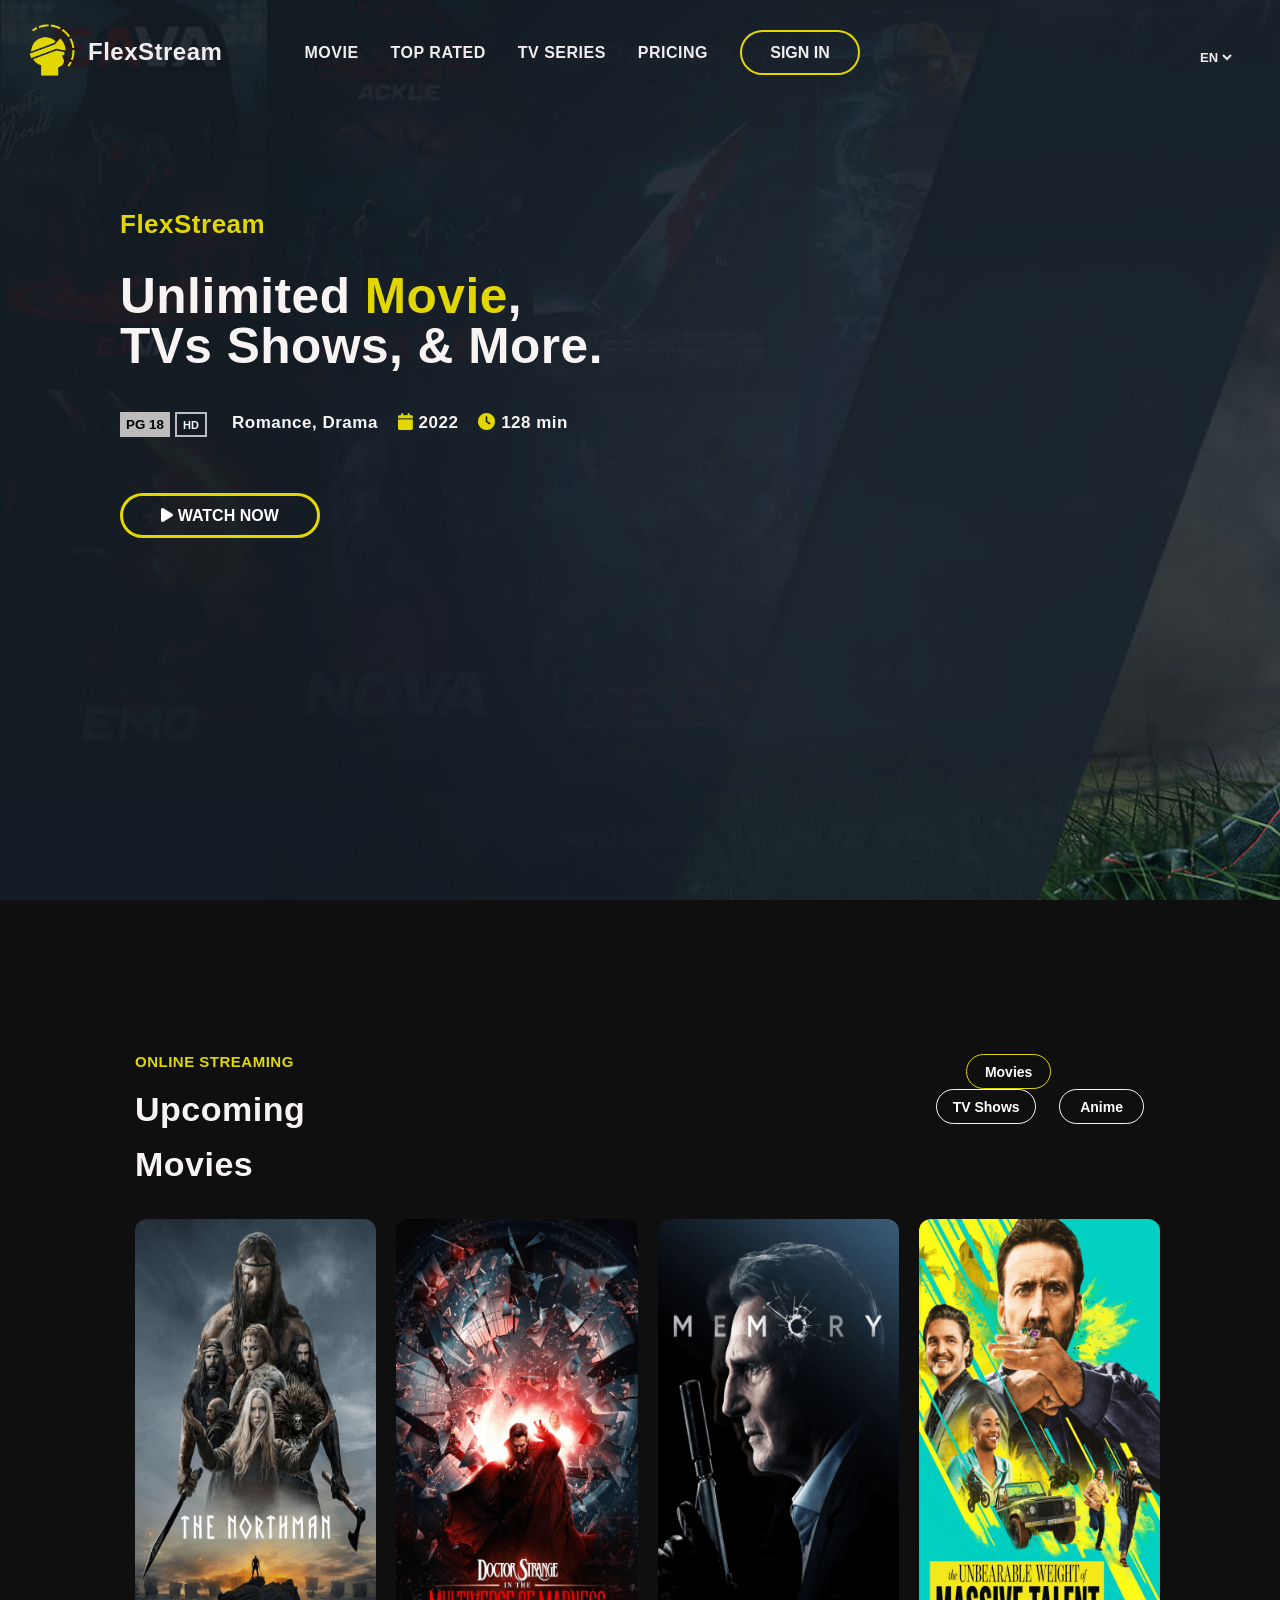
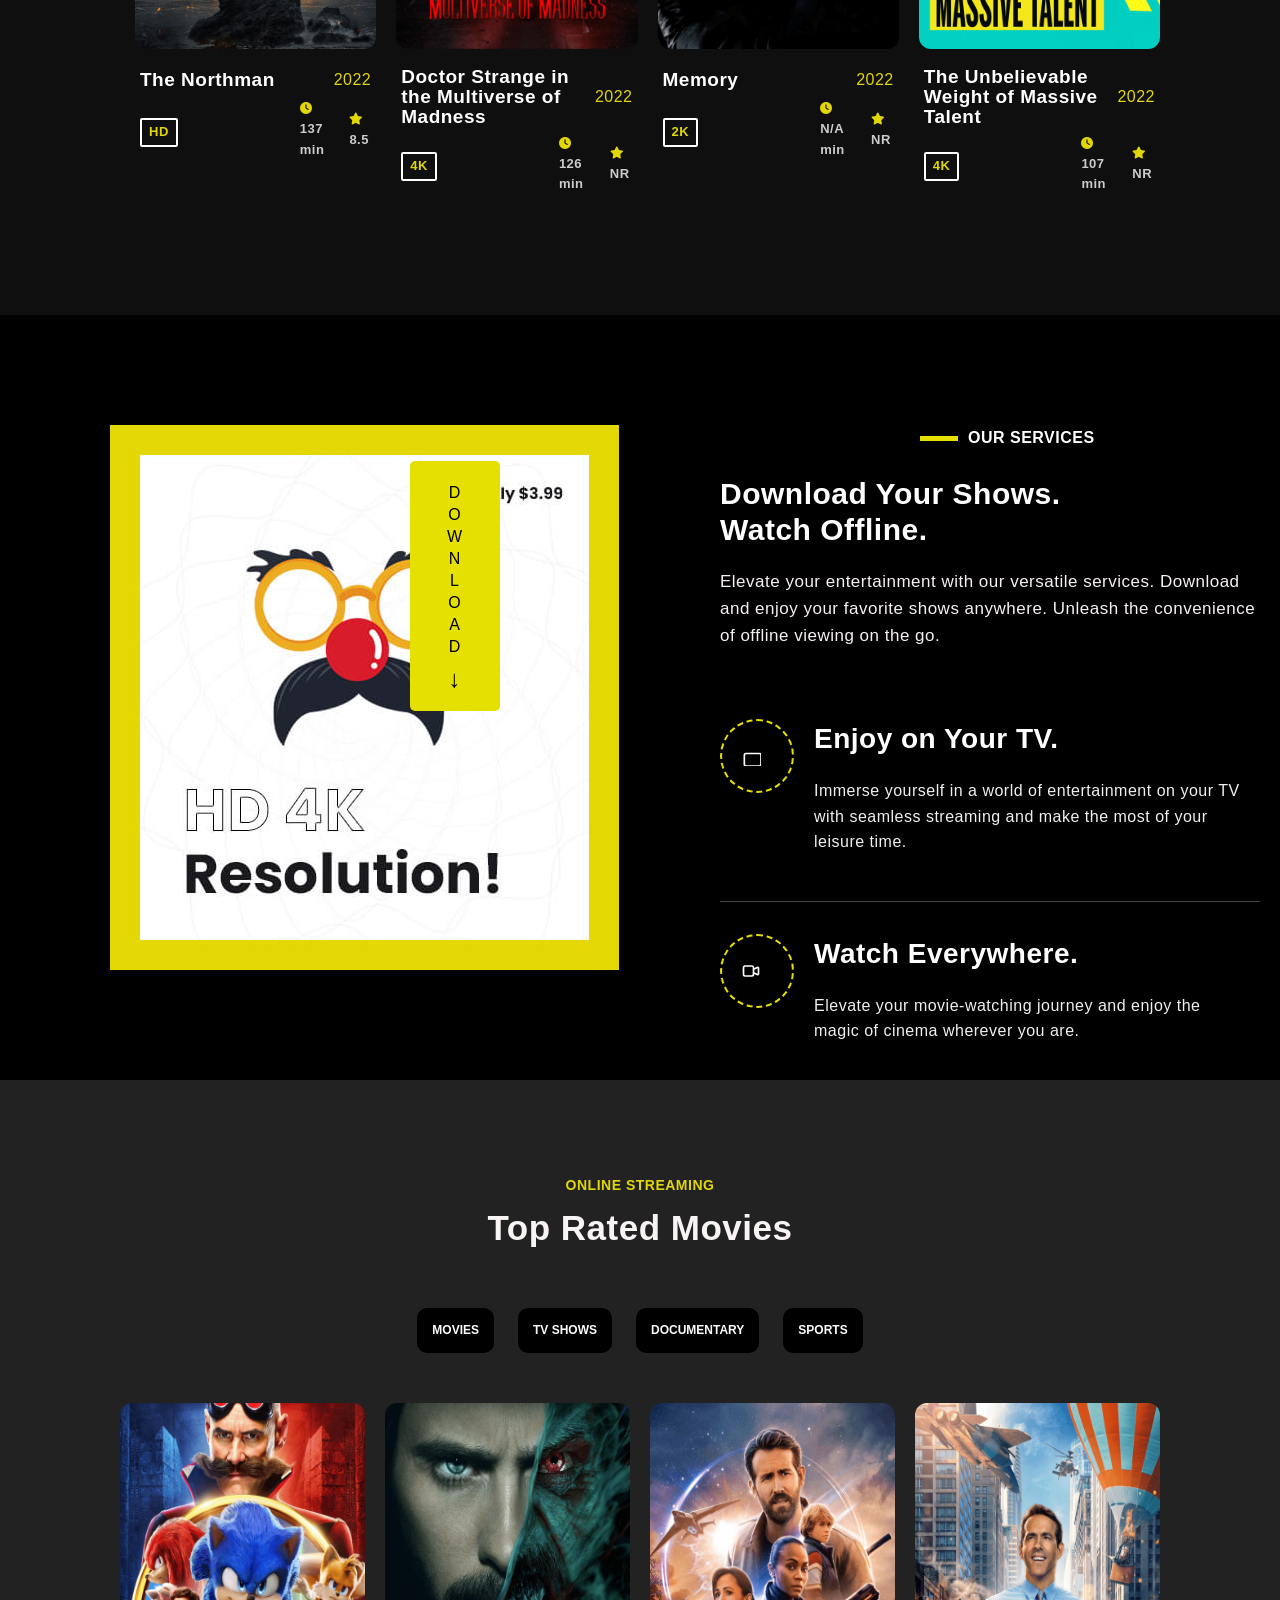
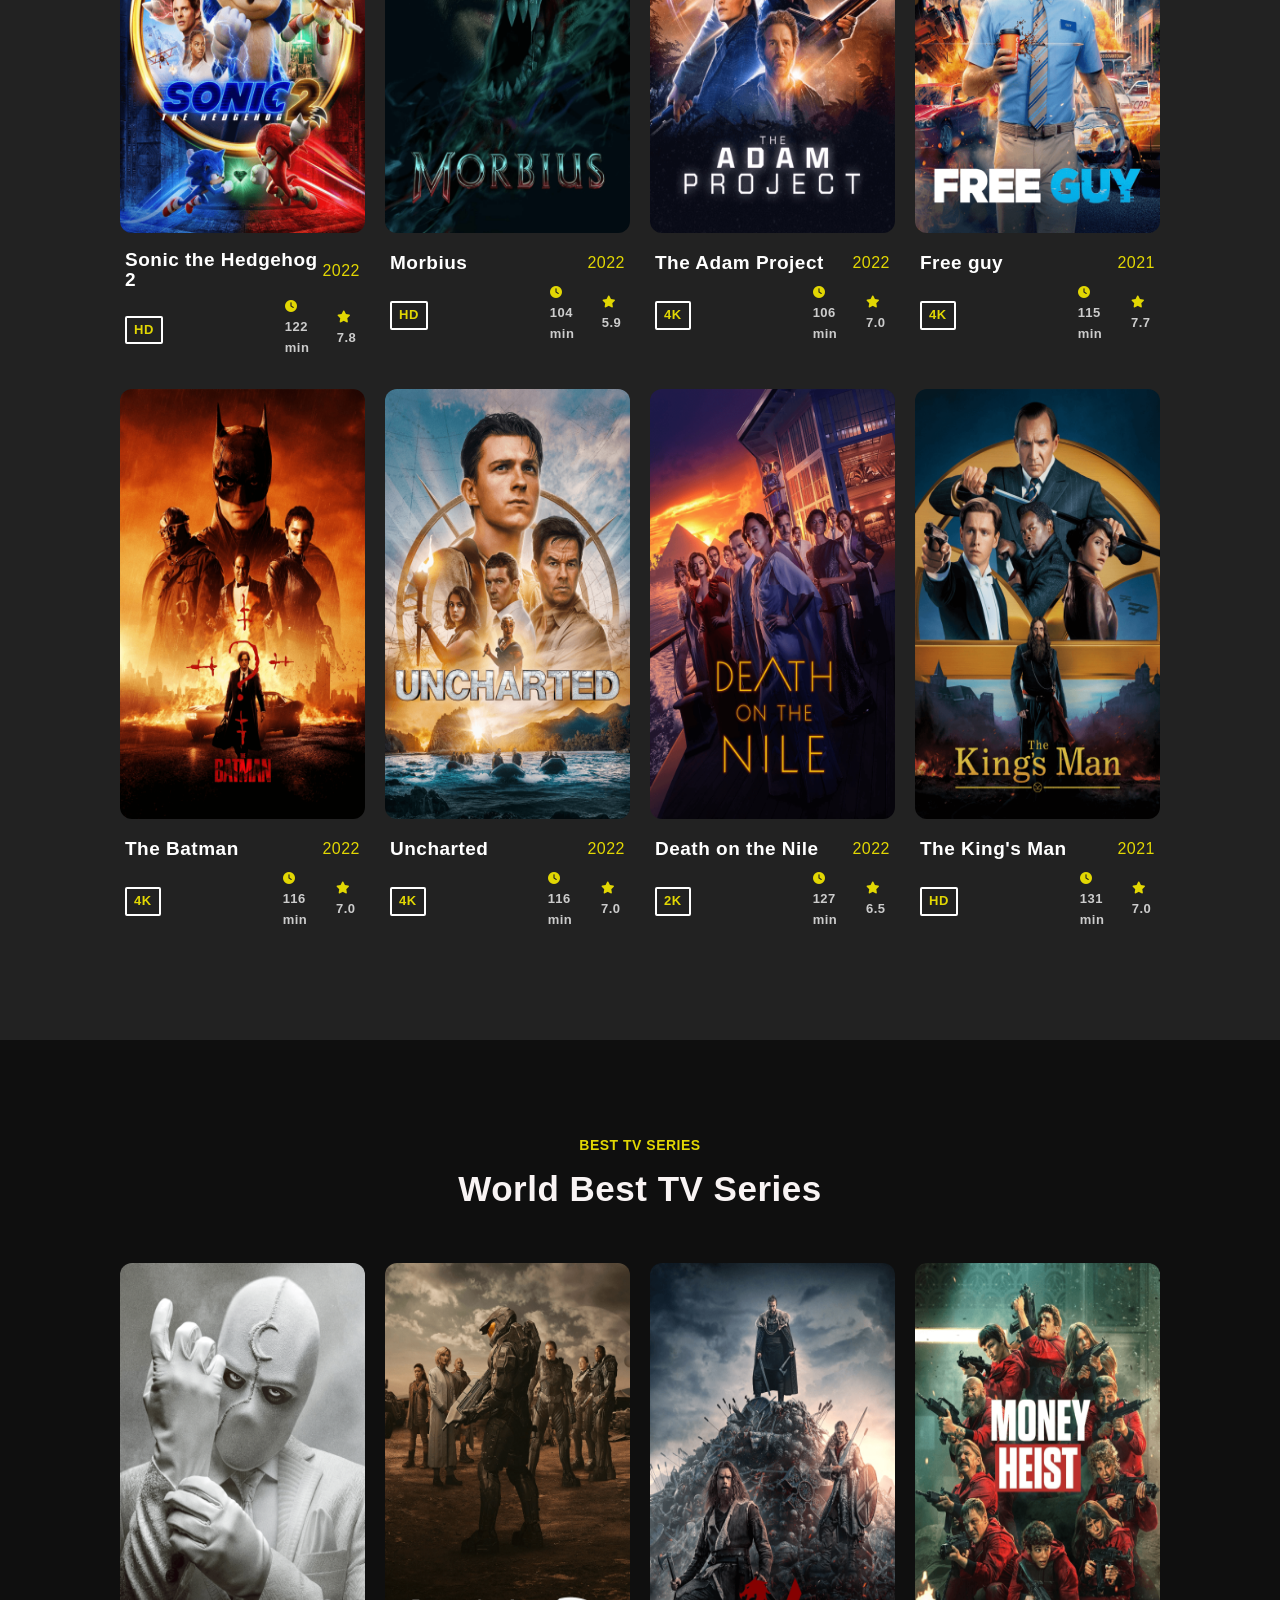
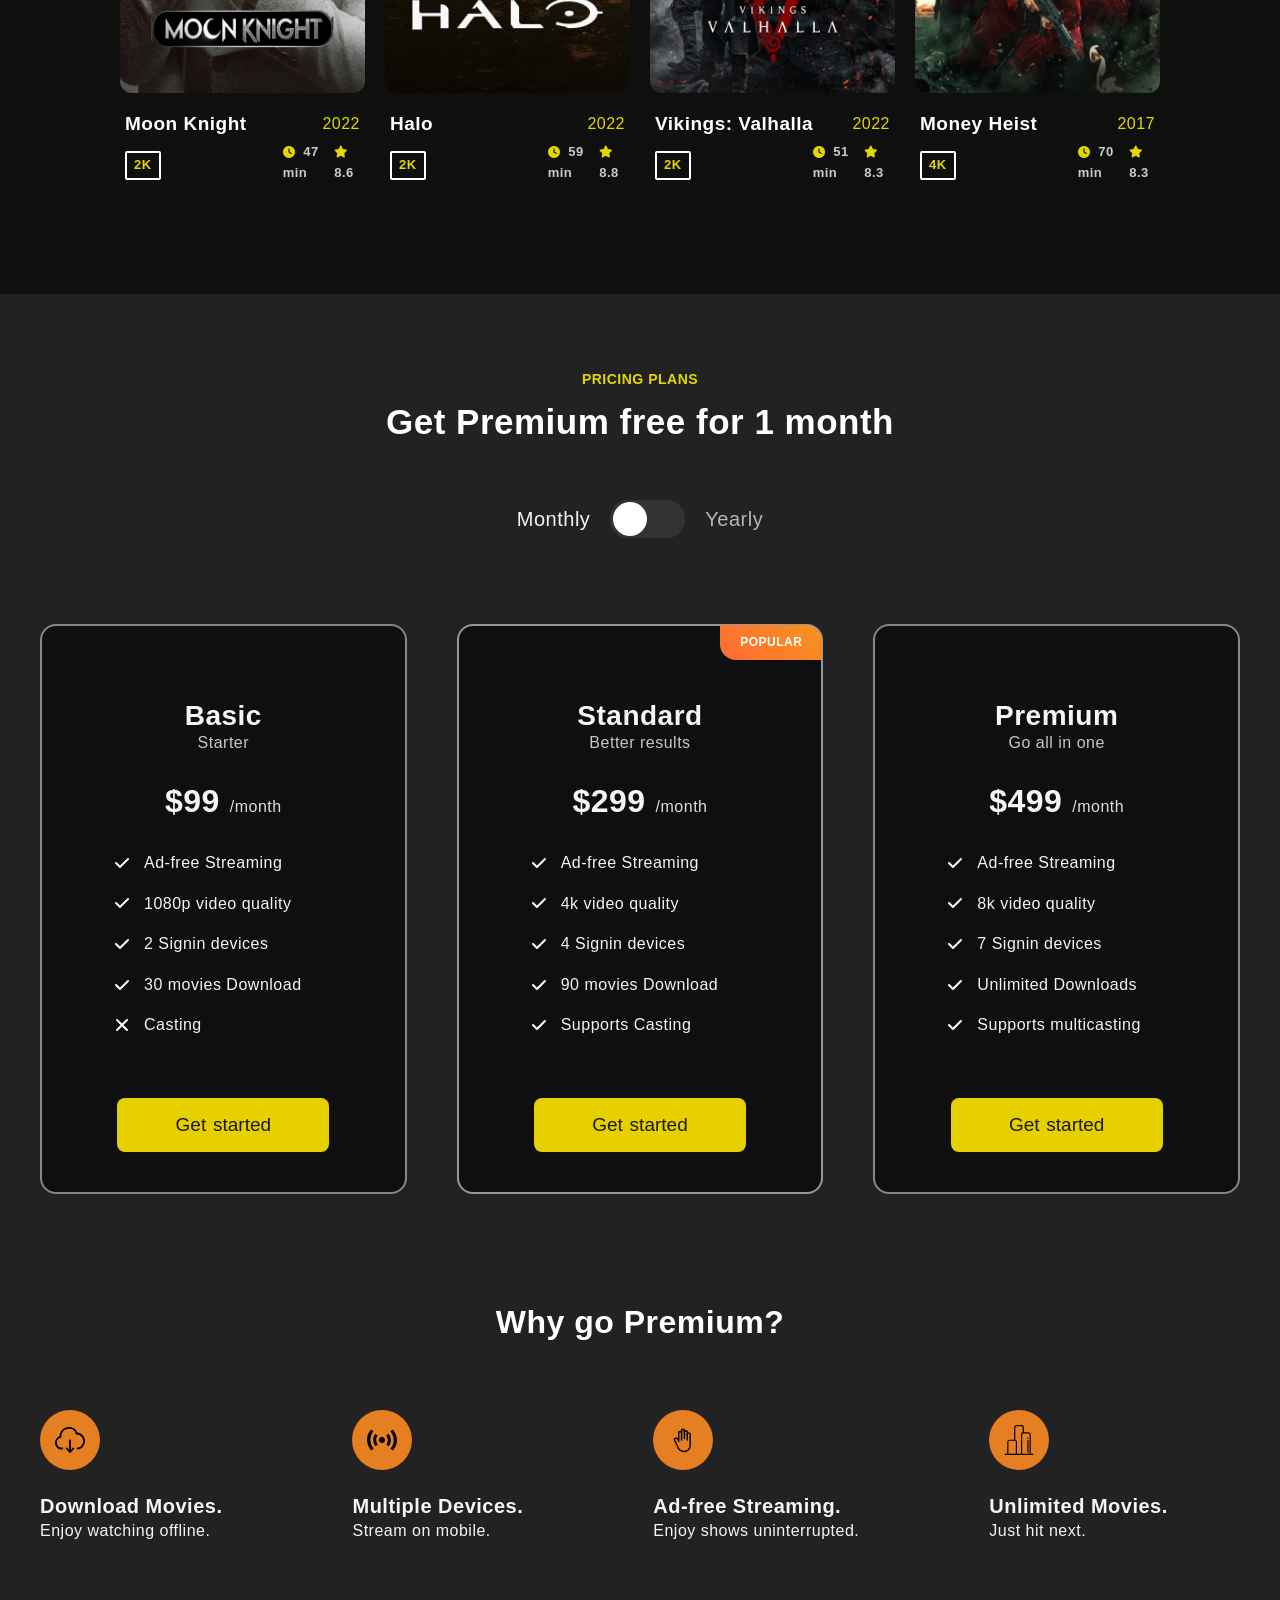
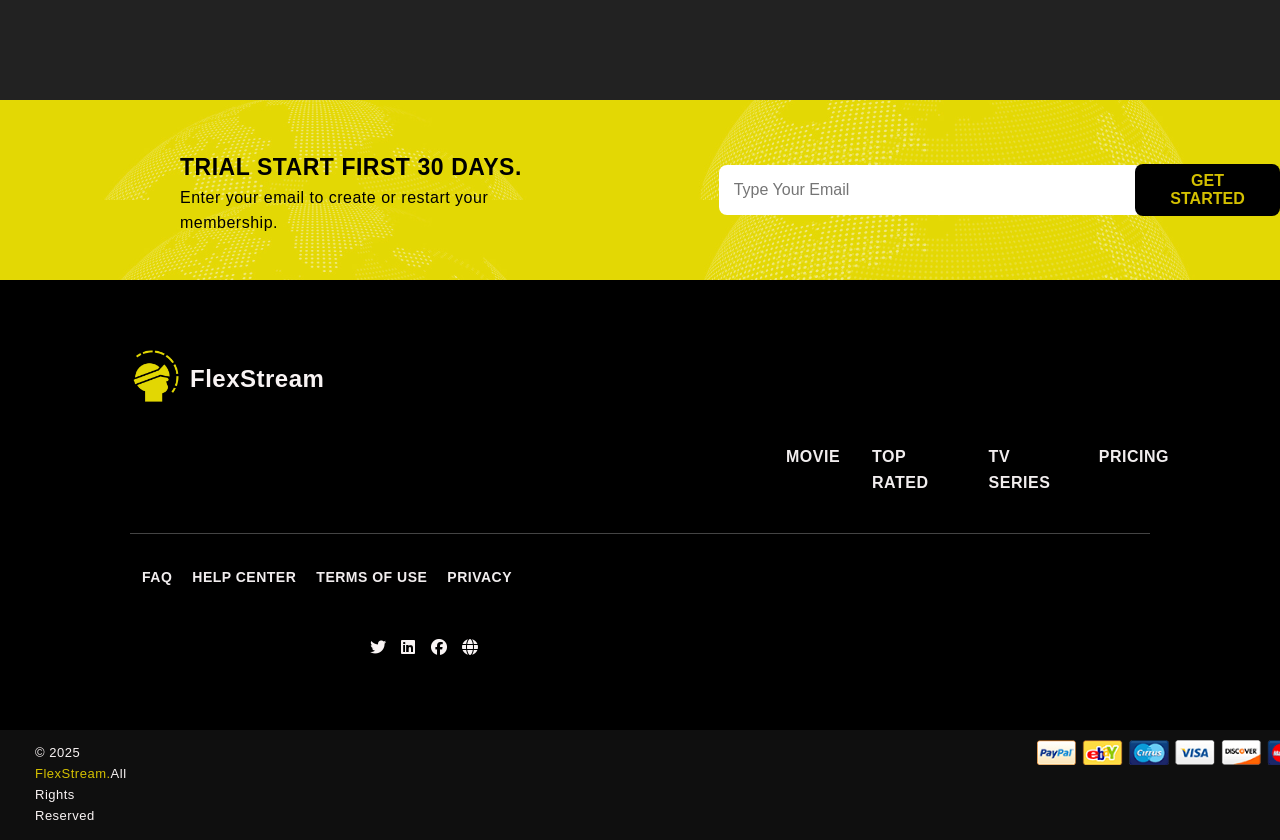
==== commit c4929057: "Merge branch 'master' of https://github.com/Ayomidesholanke/Flexmovys" ====
--- a/index.html
+++ b/index.html
@@ -5,7 +5,7 @@
   <meta name="viewport" content="width=device-width, initial-scale=1.0">
   <link rel="shortcut icon" href="imgs/favicons/apple-touch-icon.png">
   <link rel="stylesheet" href="https://cdnjs.cloudflare.com/ajax/libs/font-awesome/6.5.0/css/all.min.css">
-  <link rel="stylesheet" href="Styles.css">
+  <link rel="stylesheet" href="/flexmovys/Styles.css">
 
   <title>Flexmovys</title>
 </head>
--- a/flexmovys/Styles.css
+++ b/flexmovys/Styles.css
@@ -0,0 +1,974 @@
+body {
+  font-family: "Poppins", sans-serif;
+  margin: 0;
+  padding: 0;
+  line-height: 1.6;
+  letter-spacing: 0.5px;
+  background-color: #0f0f0f;
+  color: rgb(249, 244, 244);
+}
+
+/* Navbar */
+header {
+  color: rgb(249, 244, 244);
+  padding: 6px 80px 10px 8px;
+  display: flex;
+  align-items: center;
+  justify-content: space-between;
+  z-index: 9;
+  top: 0;
+  left: 0;
+}
+
+header .logo {
+  font-family: "Poppins",sans-serif;
+  font-size: 16px;
+  font-weight: bold;
+  display: flex;
+  color:rgb(241, 237, 238);
+  padding: 18px;
+}
+
+#hero-bg {
+  background-image: url(/flexmovys/imgs/others/hero-bg.jpg);
+  background-size: cover;
+  height: 100vh;
+
+}
+
+header .logo h2{
+  margin-top: 9px;
+  margin-left: 10px;
+}
+
+nav ul {
+  display: flex;
+  flex-direction: row;
+  list-style: none;
+  margin-right: -35px;
+  
+  
+  
+}
+
+nav ul li {
+  padding: 10px 16px;
+  
+}
+
+nav ul li a {
+  color: rgb(241, 237, 238);
+  text-decoration: none;
+  font-size: 16px;
+  font-weight: 700;
+}
+nav ul li a:hover {
+font-weight: 700;
+color: #e2d703;
+font-size: 16px;
+}
+
+nav ul li button {
+  width: 120px;
+  height: 45px;
+  border-radius: 30px;
+  background:none;
+  color: rgb(241, 237, 238);
+  font-size: 16px;
+  font-weight: 800;
+  border: 2px solid #e2d703;
+  margin-top: -10px;
+}
+
+nav ul li button:hover {
+  background-color: #e2d703;
+  color: rgb(241, 237, 238);
+}
+
+nav ul select {
+  margin-left: 320px;
+  background: none;
+  color: rgb(241, 237, 238);
+  font-size: 13px;
+  font-weight: 600;
+  border: none;
+}
+
+#Hero-section {
+  margin: 85px 120px;
+}
+
+#Hero-section h3 {
+  color:#e2d703 ;
+  font-size: 26px;
+  font-weight: 800;
+  margin-top: 80px;
+  margin-bottom: 50px;
+}
+
+#Hero-section h1 {
+  font-size: 3.1rem;
+  margin-top: -25px;
+  padding-right: 555px;
+  font-weight: 800;
+  line-height: 50px;
+}
+
+#Hero-section h1 span {
+  color: #e2d703;
+}
+
+#about {
+  display: flex;
+  flex-direction: row;
+  
+}
+
+#Hero-section .btn-pg {
+  width: 50px;
+  height: 25px;
+  font-weight: 700;
+  background-color: #bdbbbb;
+  border: none;
+  margin-right: 5px; 
+}
+
+#Hero-section .btn-hd {
+  width: 32px;
+  height:25px ;
+  font-weight: 700;
+  background: none;
+  color:whitesmoke ;
+  border: 2px solid #bdbbbb;
+  font-size: 11px;
+  padding: 5px;
+  margin-right: 25px; 
+}
+
+#Hero-section p {
+  font-size: 17px;
+  margin-top: -3px;
+  font-weight: bold;
+  margin-right: 20px;
+}
+
+#Hero-section p i {
+  color:#e2d703;
+}
+
+#Hero-section .play {
+  width: 200px;
+  height: 45px;
+  background: none;
+  border: 3px solid #e2d703;
+  color: white;
+  border-radius: 25px;
+  margin-top: 40px;
+  font-size: 16px;
+  font-weight: 700;
+}
+
+#Hero-section .play:hover {
+  background-color: #e2d703;
+  color: #050505;
+}
+
+#Up-movies {
+  background-color: #0f0f0f;
+  margin-top: 150px;
+  margin-left: 135px;
+  margin-right: 120px;
+  margin-bottom: 90px;
+}
+
+#Up-movies p {
+  font-size: 15px;
+  font-weight: 800;
+  color: #e2d703;
+  margin-bottom: -20px;
+}
+
+#Up-movies h2{
+  font-size: 34px;
+  font-weight: bolder;
+  margin-right: 38rem;
+}
+
+#Up-movies .title {
+  display: flex;
+}
+
+#Up-movies .title #movies {
+  width: 85px;
+  height: 35px;
+  background: none;
+  border:1px solid #e2d703;
+  border-radius: 18px;
+  color: white;
+  font-size: 14px;
+  font-weight: bold;
+  margin-right: 18px;
+  margin-left: 30px;
+  
+}
+
+#Up-movies .title #tv {
+  width: 100px;
+  height: 35px;
+  background: none;
+  border:1px solid #f8f7f4;
+  border-radius: 18px;
+  color: white;
+  font-size: 14px;
+  font-weight: bold;
+  margin-right: 18px;
+}
+
+#Up-movies .title #anime {
+  width: 85px;
+  height: 35px;
+  background: none;
+  border:1px solid #f8f7f4;
+  border-radius: 18px;
+  color: white;
+  font-size: 14px;
+  font-weight: bold;
+}
+
+.movies {
+  display: flex;
+  justify-content: space-between;
+  gap: 20px;
+}
+  
+
+.movie-card {
+  width: 300px;
+  background-color: #0f0f0f;
+  color: #fff;
+  text-align: left;
+  margin-bottom: 20px;
+}
+
+.movie-card:hover {
+  transform: translateY(-5px);
+}
+
+.movie-card img {
+  width: 100%;
+  border-radius: 12px;
+}
+
+.movie-details {
+  padding: 10px 5px;
+  color: #fff;
+}
+
+.title-year {
+  display: flex;
+  justify-content: space-between;
+  align-items: center;
+  margin-bottom: 6px;
+}
+
+.title-year h4 {
+  font-size: 19px;
+  font-weight: 600;
+  margin: 0;
+  line-height: 20px;
+}
+
+.title-year .year {
+  color: #e2d703;
+  font-weight: 500;
+  font-size: 16px;
+}
+
+.tags {
+  display: flex;
+  align-items: center;
+  gap: 12px;
+  font-size: 13px;
+  color: #ccc;
+}
+
+.tags .quality {
+  border: 2px solid #fff;
+  color: #e2d703;
+  padding: 2px 7px;
+  font-weight: bold;
+  font-size: 13px;
+  border-radius: 2px;
+  margin-right: 110px;
+  margin-top: 5px;
+}
+
+.tags i {
+  color: #e2d703;
+  margin-right: 4px;
+  font-size: 12px;
+}
+
+.tags span {
+  font-weight: 700;
+}
+
+
+/* Download Section Styles */
+.download-section {
+  background-color: #000;
+  color: #fff;
+  padding: 60px 0;
+}
+
+.container {
+  max-width: 1200px;
+  margin-left: 90px;
+  margin-top: 50px;
+  margin-bottom: -70px;
+  padding: 0 20px;
+  display: flex;
+  flex-wrap: wrap;
+  gap: 30px;
+}
+
+/* Left Column - Promo Card */
+.promo-card-wrapper {
+  flex: 1;
+}
+
+
+/* Download Button */
+.download-button {
+  position: absolute;
+  right: 780px;
+  top: 128.8rem;
+  background-color: #e6e000;
+  color: #000;
+  width: 90px;
+  height: 250px;
+  display: flex;
+  flex-direction: column;
+  align-items: center;
+  justify-content: center;
+  letter-spacing: 1px;
+  line-height: 22px;
+  border-radius: 5px;
+  cursor: pointer;
+}
+
+.download-icon {
+  font-size: 24px;
+  margin-top: 10px;
+}
+
+
+/* Right Column - Features */
+.features-column {
+  flex: 1;
+  min-width: 320px;
+  position: relative;
+  margin-left: 40px;
+}
+
+.service-heading {
+  display: flex;
+  align-items: center;
+  gap: 10px;
+  font-size: 16px;
+  margin-bottom: 0px;
+  font-weight: 600;
+  margin-left: 200px;
+}
+
+.yellow-line {
+  width: 38px;
+  height: 5px;
+  background-color: #e6e000;
+}
+
+.main-heading {
+  font-size: 30px;
+  line-height: 1.2;
+  margin-bottom: 20px;
+}
+
+.description {
+  color: #ccc;
+  line-height: 1.6;
+  margin-bottom: 40px;
+}
+
+/* Features */
+.feature {
+  display: flex;
+  align-items: flex-start;
+  gap: 20px;
+  margin-bottom: 30px;
+  margin-right: 10px;
+}
+
+.features-column .description {
+  color: #f8f1f1;
+  font-size: 17px;
+  line-height: 1.6;
+}
+
+.feature-icon-container {
+  width: 70px;
+  height: 70px;
+  border: 2px dashed #e6e000;
+  border-radius: 50%;
+  display: flex;
+  align-items: center;
+  justify-content: center;
+  flex-shrink: 0;
+  margin-top: 30px;
+}
+
+.feature-icon {
+  width: 50px;
+  height: 50px;
+}
+
+.features-column .horizontal-line {
+  width: 100%;
+  height: 1px;
+  background-color: #444;
+  margin: 2px 0px;
+}
+
+.feature-title {
+  font-size: 28px;
+  margin-bottom: 10px;
+}
+
+.feature-description {
+  color: #f2efef;
+  font-size: 16px;
+  line-height: 1.6;
+}
+
+.top-rated {
+  margin-top: 0px;
+  margin-bottom: 70px;
+  background-color: rgb(34, 34, 34);
+  padding: 80px 120px ;
+}
+
+#top-rated-title {
+  display: grid;
+  place-items: center;
+}
+
+.top-rated p {
+  color: #e2d703;
+  font-weight: bolder;
+  font-size: 14px;
+}
+
+#top-rated-title h4 {
+  font-size: 35px;
+  font-weight: 750;
+  margin-top: -10px;
+}
+
+#top-rated-btn  {
+  display: flex;
+  flex-direction: row;
+  gap: 1.5rem;
+  margin: 20px;
+  
+}
+
+#top-rated-btn button {
+ height: 42px;
+ font-size: 12px;
+ font-weight: 800;
+ margin-top: -15px;
+ margin-bottom: 30px;
+ padding: 15px;
+ padding-bottom: 30px;
+ border-radius: 10px;
+ border: none;
+ background-color: rgb(0, 0, 0);
+ color: #fefdfd;
+}
+
+#top-rated-btn button:hover {
+  border: 0.5px #e2d703;
+  color: #e2d703;
+  transition: 1s;
+}
+
+.top-rated .movie-card {
+  background-color: rgb(34, 34, 34);
+}
+ 
+.best-tv-series {
+  padding: 10px 120px ;
+  margin-bottom: 70px;
+}
+
+#best-tv-series {
+  display: grid;
+  place-items: center;
+}
+
+.best-tv-series p {
+  color: #e2d703;
+  font-weight: bolder;
+  font-size: 14px;
+}
+
+#best-tv-series h4 {
+  font-size: 35px;
+  font-weight: 750;
+  margin-top: -10px;
+}
+
+
+/*  Pricing plans */
+.pricing {
+  background-color: #222;
+}
+.pricing-container {
+      max-width: 1200px;
+      margin: 0 auto;
+      margin-bottom: 0px;
+  }
+
+  #pricing-plan {
+      padding: 60px 20px;
+      text-align: center;
+      color: #fff;
+  }
+
+  #pricing-plan p {
+  color: #e2d703;
+  font-weight: bolder;
+  font-size: 14px;
+}
+
+#pricing-plan h4 {
+  font-size: 35px;
+  font-weight: 750;
+  margin-top: -10px;
+  margin-bottom: -10px;
+}
+
+  .billing-toggle {
+      display: flex;
+      align-items: center;
+      justify-content: center;
+      gap: 20px;
+      margin-bottom: 20px;
+  }
+
+  .toggle-switch {
+      position: relative;
+      width: 75px;
+      height: 38px;
+      background: #333;
+      border-radius: 18px;
+      border-color: 0.5px solid #d4c000;
+      cursor: pointer;
+      transition: all 0.3s ease;
+  }
+
+  .toggle-switch.yearly {
+      background: #e6d000;
+  }
+
+  .toggle-slider {
+      position: absolute;
+      top: 2px;
+      left: 3px;
+      width: 34px;
+      height: 34px;
+      background: white;
+      border-radius: 50%;
+      transition: all 0.3s ease;
+  }
+
+  .toggle-switch.yearly .toggle-slider {
+      transform: translateX(30px);
+  }
+
+  .billing-label {
+      font-size: 20px;
+      font-weight: 500;
+      opacity: 0.7;
+      transition: opacity 0.3s ease;
+  }
+
+  .billing-label.active {
+      opacity: 1;
+  }
+
+  .discount-banner {
+      text-align: center;
+      margin-bottom: 30px;
+      opacity: 0;
+      transform: translateY(-10px);
+      transition: all 0.3s ease;
+  }
+
+  .discount-banner.show {
+      opacity: 1;
+      transform: translateY(0);
+  }
+
+  .discount-banner p {
+      font-size: 16px;
+      color: #e6d000;
+  }
+
+  .plans-grid {
+      display: grid;
+      grid-template-columns: repeat(auto-fit, minmax(320px, 1fr));
+      gap: 50px;
+      margin-top: 40px;
+  }
+
+  .plan-card {
+      background: rgb(15, 15, 15);
+      border-radius: 16px;
+      padding: 40px 30px;
+      position: relative;
+      border: 2px solid transparent;
+      transition: all 0.3s ease;
+      border-color: #878585;
+  }
+
+
+  .plan-card.popular {
+      border-color: #989797;
+  }
+
+  .popular-badge {
+      position: absolute;
+      top: -1px;
+      right: -1px;
+      background: linear-gradient(45deg, #ff6b35, #f7931e);
+      color: white;
+      padding: 8px 20px;
+      border-radius: 0 16px 0 16px;
+      font-size: 12px;
+      font-weight: bold;
+      text-transform: uppercase;
+  }
+
+  .plan-header {
+      text-align: center;
+      margin-bottom: 30px;
+  }
+
+  .plan-name {
+      font-size: 28px;
+      font-weight: bold;
+      margin-bottom: -25px;
+      
+  }
+
+  .plan-subtitle {
+      font-size: 16px;
+      opacity: 0.8;
+  }
+
+  .plan-price {
+      text-align: center;
+      margin-bottom: 30px;
+  }
+
+  .price-amount {
+      font-size: 32px;
+      font-weight: bold;
+      line-height: 1;
+  }
+
+  .price-period {
+      font-size: 16px;
+      opacity: 0.9;
+      margin-left: 5px;
+  }
+
+  .plan-features {
+      list-style: none;
+      margin-bottom: 40px;
+  }
+
+  .plan-features li {
+      display: flex;
+      align-items: center;
+      margin-bottom: 15px;
+      font-size: 16px;
+  }
+
+  .feature-icon {
+      width: 20px;
+      height: 20px;
+      margin-right: 12px;
+      flex-shrink: 0;
+  }
+
+  .feature-icon.check {
+      color: white;
+  }
+
+  .feature-icon.cross {
+      color: white;
+  }
+
+  .plan-button {
+      width: 70%;
+      background: #e6d000;
+      color: #1a1a1a;
+      border: none;
+      padding: 16px 24px;
+      margin-top: 20px;
+      margin-left: 15%;
+      border-radius: 8px;
+      font-size: 19px;
+      word-spacing: 1.5px;
+      font-weight: 300;
+      cursor: pointer;
+      transition: all 0.3s ease;
+  }
+
+  .plan-button:hover {
+      background: #d4c000;
+      transform: translateY(-2px);
+  }
+
+  .price-transition {
+      transition: all 0.3s ease;
+  }
+
+  #why h4 {
+      padding: 60px 20px;
+      text-align: center;
+      color: #fff;
+      font-size: 32px;
+      font-weight: 700;
+  }
+
+  .premium-icon {
+    margin-top: -40px;
+    display: flex;
+    gap: 130px;
+  }
+
+#why-premium h3 {
+  font-size: 20px;
+  margin-bottom: -20px;
+}
+
+  #why-premium .icon-container {
+  background-color: #e67e22;
+  border-radius: 50%;
+  width: 60px;
+  height: 60px;
+  display: flex;
+  align-items: center;
+  justify-content: center;
+  color: white;
+}
+
+.icon-container img {
+  width: 30px;
+  height: 30px;
+  color: white;
+}
+
+.premium-icon {
+  padding-bottom: 160px;
+  margin-bottom: 0px;
+}
+
+footer {
+  background-color: #222;
+}
+
+.newsletter {
+  background-image: url(/flexmovys/imgs/others/cta-bg.jpg);
+  background-size: contain;
+  margin-top: -20px;
+  height: 180px;
+  display: flex;
+}
+
+#text {
+  color: #000;
+  padding-left: 180px;
+  padding-top: 30px;
+}
+
+#text h2 {
+  font-size: 23px;
+  font-weight: 800;
+  word-spacing: 0.2px;
+}
+
+#text p {
+  font-size: 16px;
+  margin-top: -20px;
+}
+
+form {
+  display: flex;
+  align-items: center;
+  justify-content: center;
+  margin-left: 150px;
+}
+
+input[type="email"] {
+  width: 420px;
+  height: 50px;
+  padding: 0 15px;
+  border: none;
+  border-radius: 8px;
+  outline: none;
+  font-size: 16px;
+}
+
+.newsletter button {
+  height: 52px;
+  padding: 0 20px;
+  border: none;
+  border-radius: 8px;
+  background-color:#000;
+  color:#d4c000 ;
+  font-size: 16px;
+  font-weight: bold;
+  cursor: pointer;
+  margin-left:-8px ;
+  text-transform: uppercase;
+}
+
+.footer-links {
+  display: flex;
+  flex-wrap: wrap;
+  gap: 10px;
+  padding:  70px 130px;
+  background-color: #000;
+}
+
+.footer-links h2 {
+  font-size: 24px;
+  font-weight: bold;
+  margin-bottom: 10px;
+  margin-left: -2px;
+  margin-top: 10px;
+}
+
+.footer-links ul {
+  list-style: none;
+  margin-left: 600px;
+}
+
+.footer-links .horizontal-line {
+  width: 100%;
+  height: 1px;
+  background-color: #444;
+  margin: 2px 0px;
+}
+
+
+.after-line ul {
+  display: flex;
+  gap: 20px;
+  margin-right: 500px;
+  margin-left: -28px;
+  margin-top: 20px;
+}
+
+
+.after-line ul li a {
+  color: rgb(241, 237, 238);
+  text-decoration: none;
+  font-size: 14px;
+  font-weight: 700;
+  display: flex;
+}
+
+.social-links {
+  padding-left: 230px;
+ margin-top: 20px ;
+}
+
+.social-links i {
+  margin-left: 10px;
+}
+
+.copyright {
+  margin: 0 35px;
+  display: flex;
+  gap: 800px;
+}
+
+.copyright p {
+  font-size: 13px;
+}
+
+.copyright p span {
+  color: #d4c000;
+}
+
+.copyright img {
+  margin-left: 100px;
+  padding: 10px;
+}
+
+
+/* Responsive adjustments */
+@media (max-width: 992px) {
+  .download-button {
+    position: relative;
+    right: auto;
+    top: auto;
+    width: 100%;
+    height: auto;
+    flex-direction: row;
+    padding: 15px;
+    margin-top: 30px;
+  }
+  
+  .download-button span {
+    display: inline;
+    margin: 0 2px;
+  }
+  
+  .download-icon {
+    margin-top: 0;
+    margin-left: 10px;
+  }
+}
+
+@media (max-width: 768px) {
+  #hero-bg {
+  background-image: url(/flexmovys/imgs/others/hero-bg.jpg);
+  background-size: cover;
+  height: 100vh;
+  width: 100%;
+  }
+
+  #Hero-section {
+    margin-left: 2rem;
+  }
+
+  #Up-movies {
+    margin-left: 2rem;
+    display: grid;
+    width: 20%;
+  }
+
+  #Up-movies .title {
+    display: grid;
+    
+  }
+
+  .container {
+    flex-direction: column;
+  }
+}
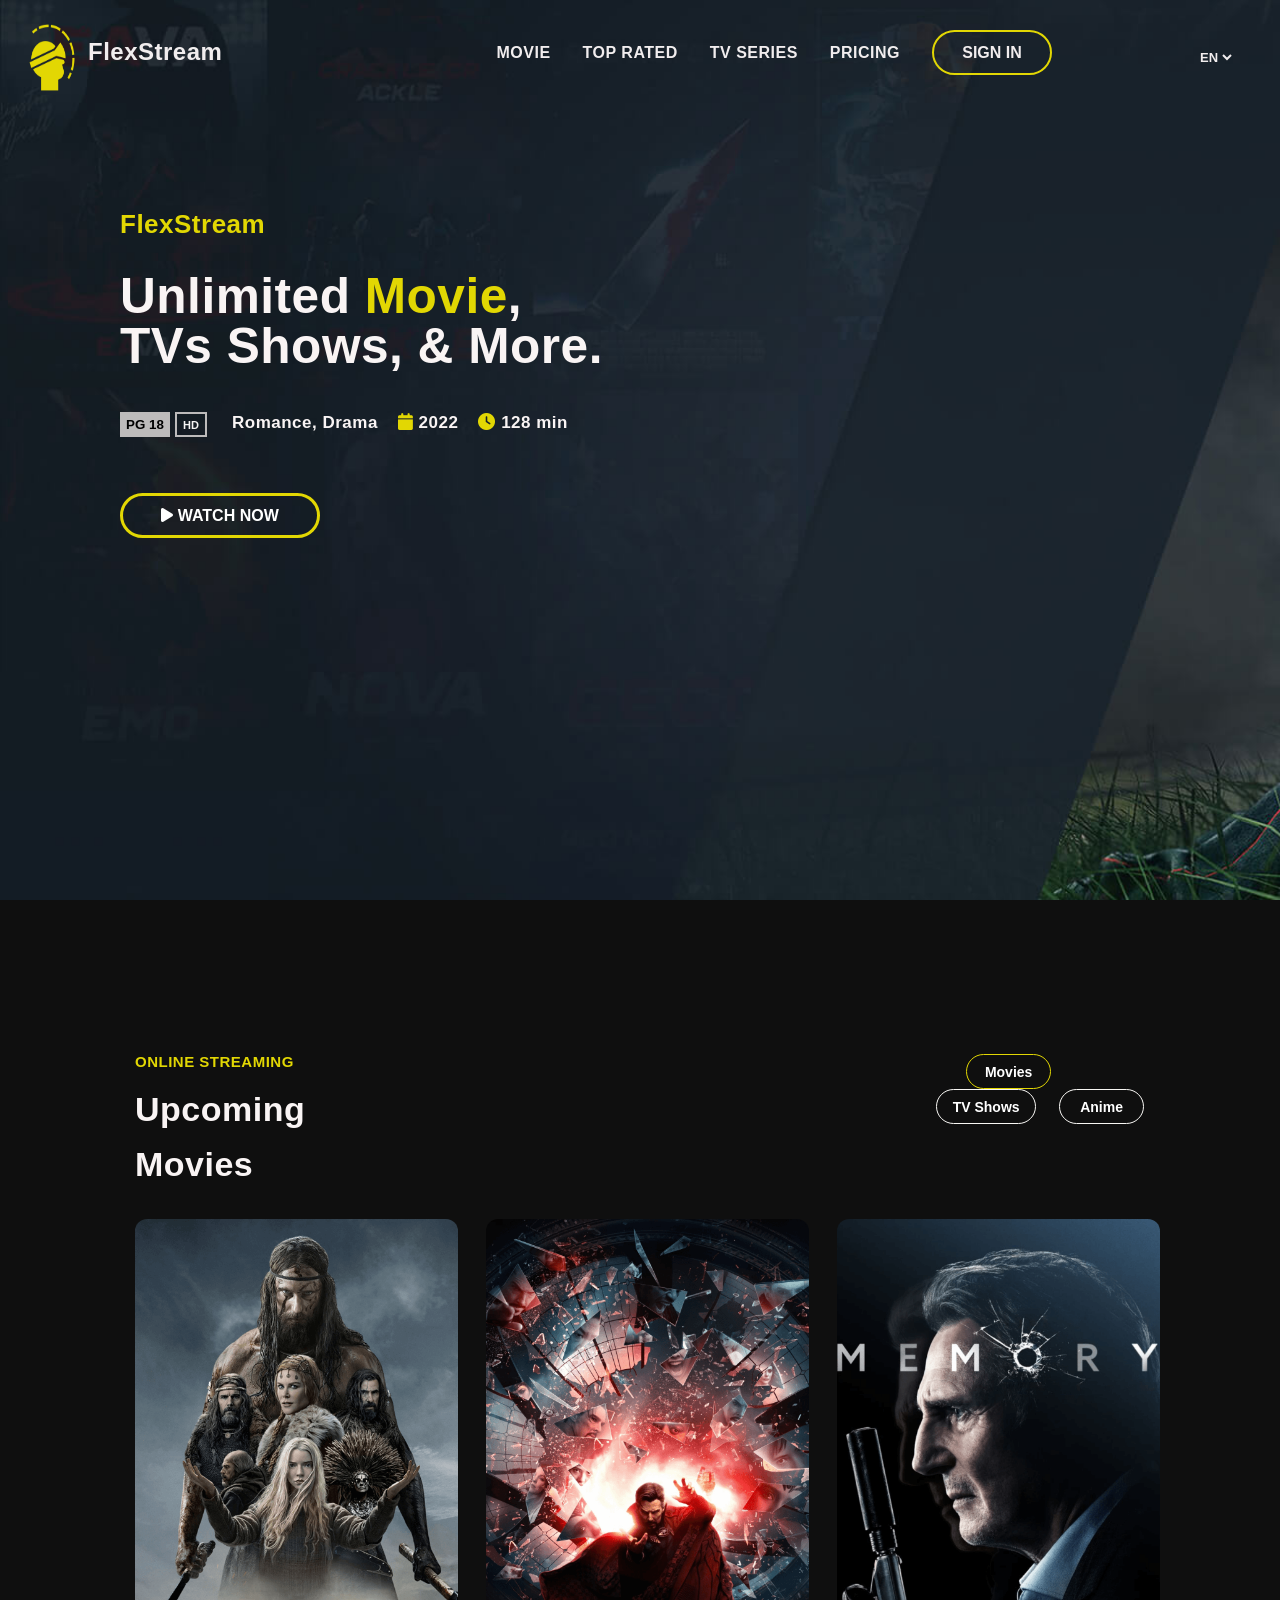
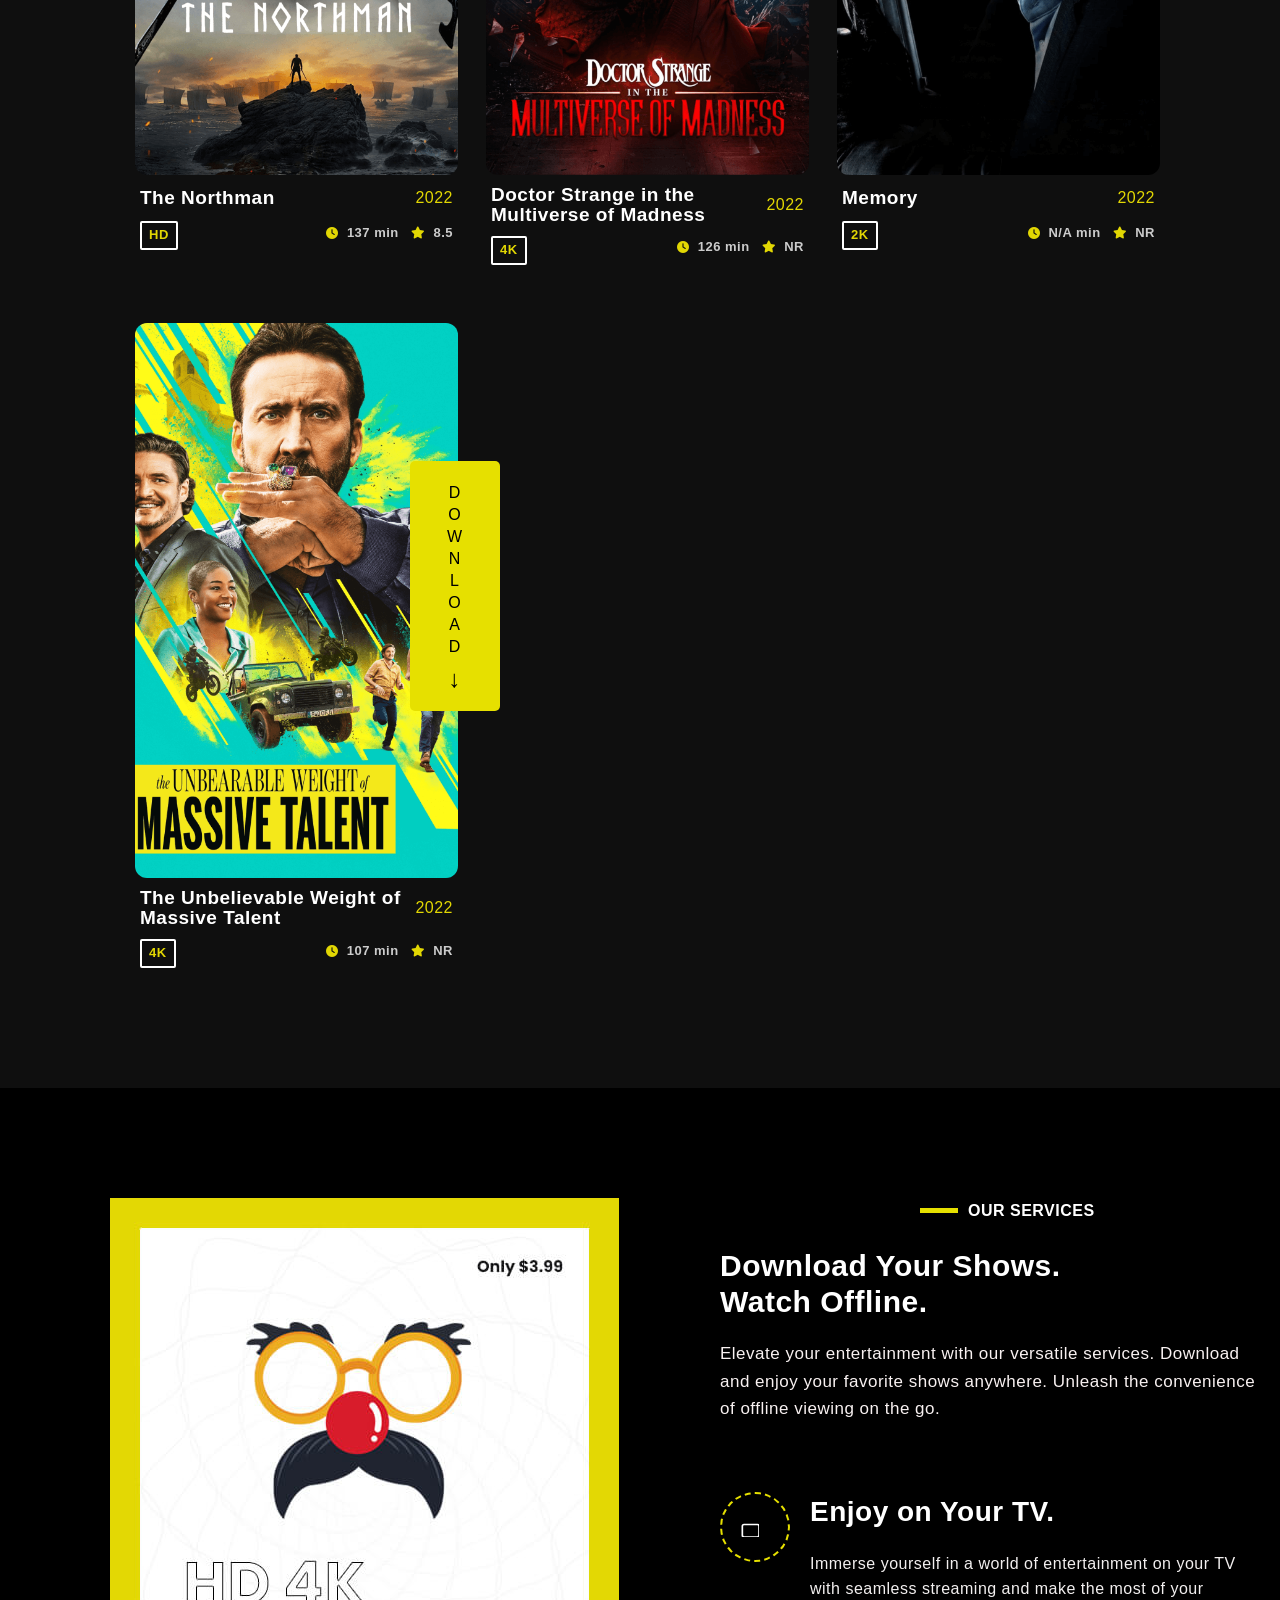
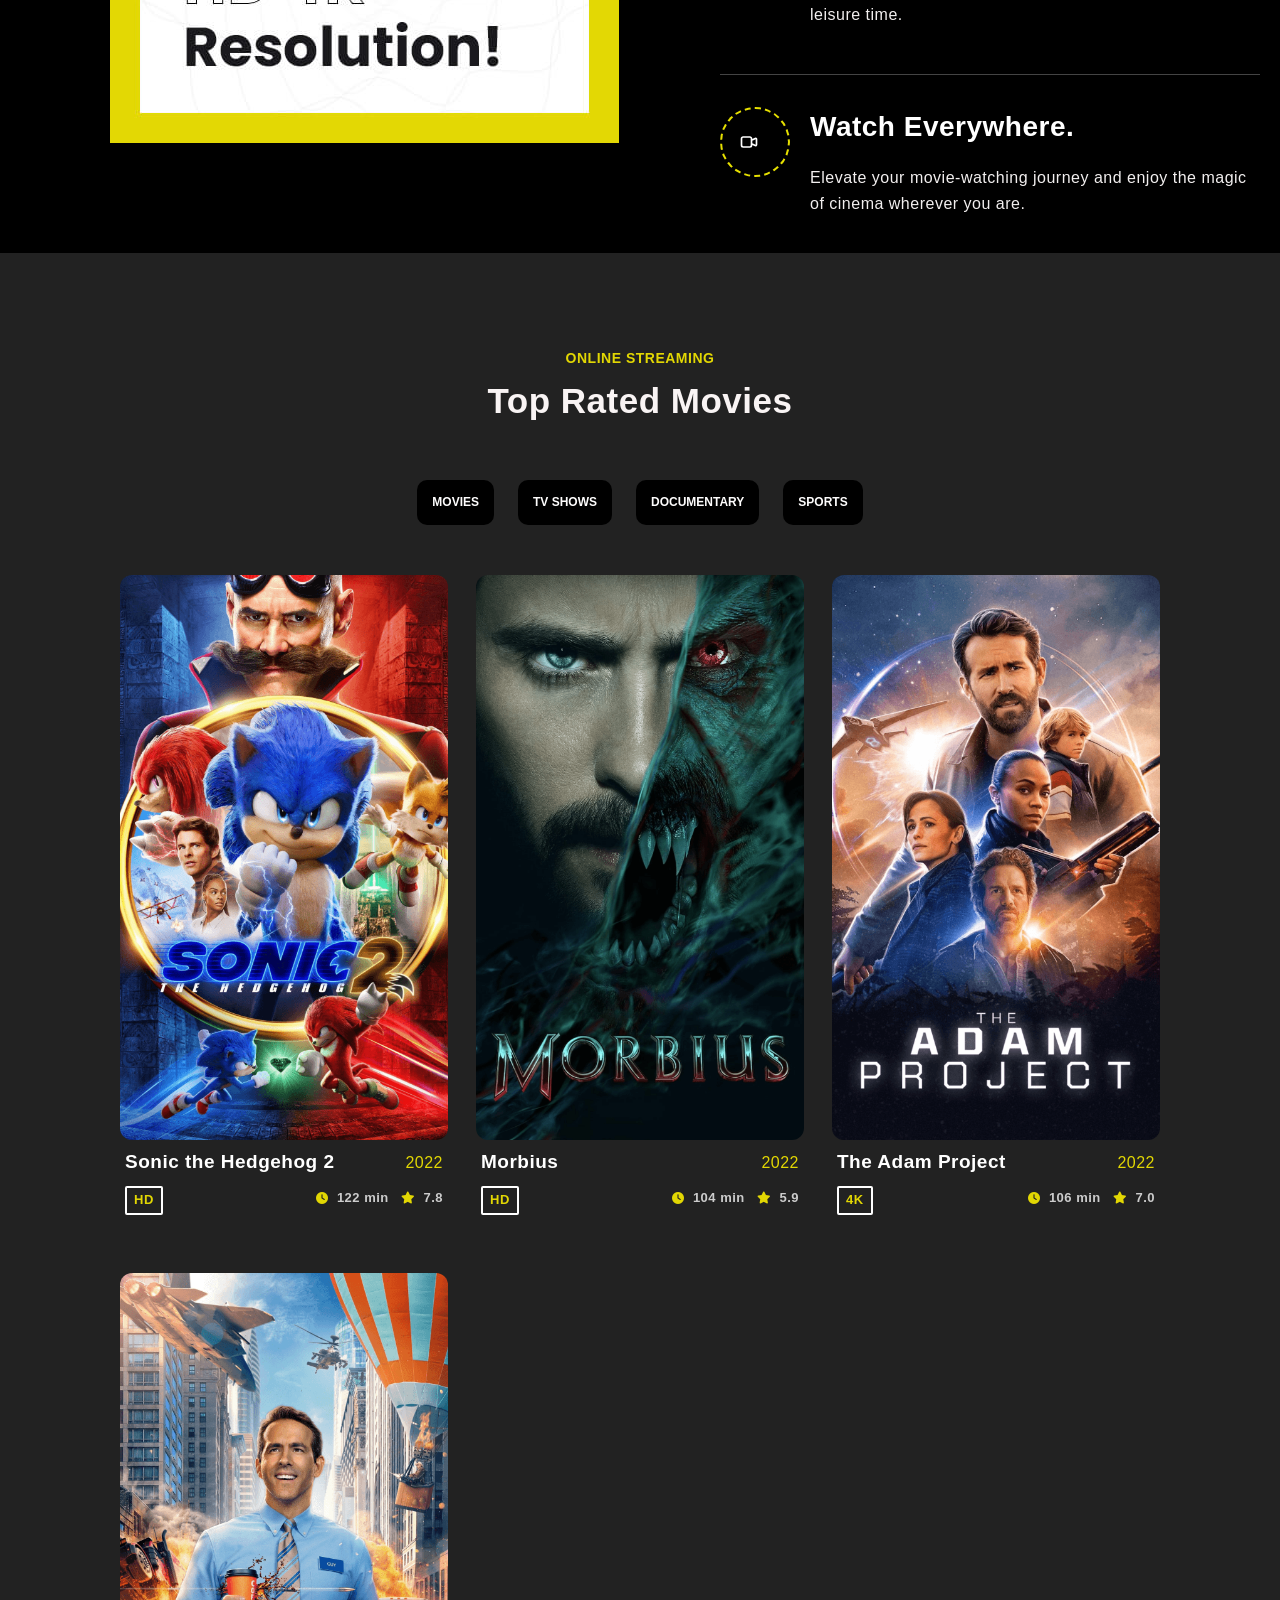
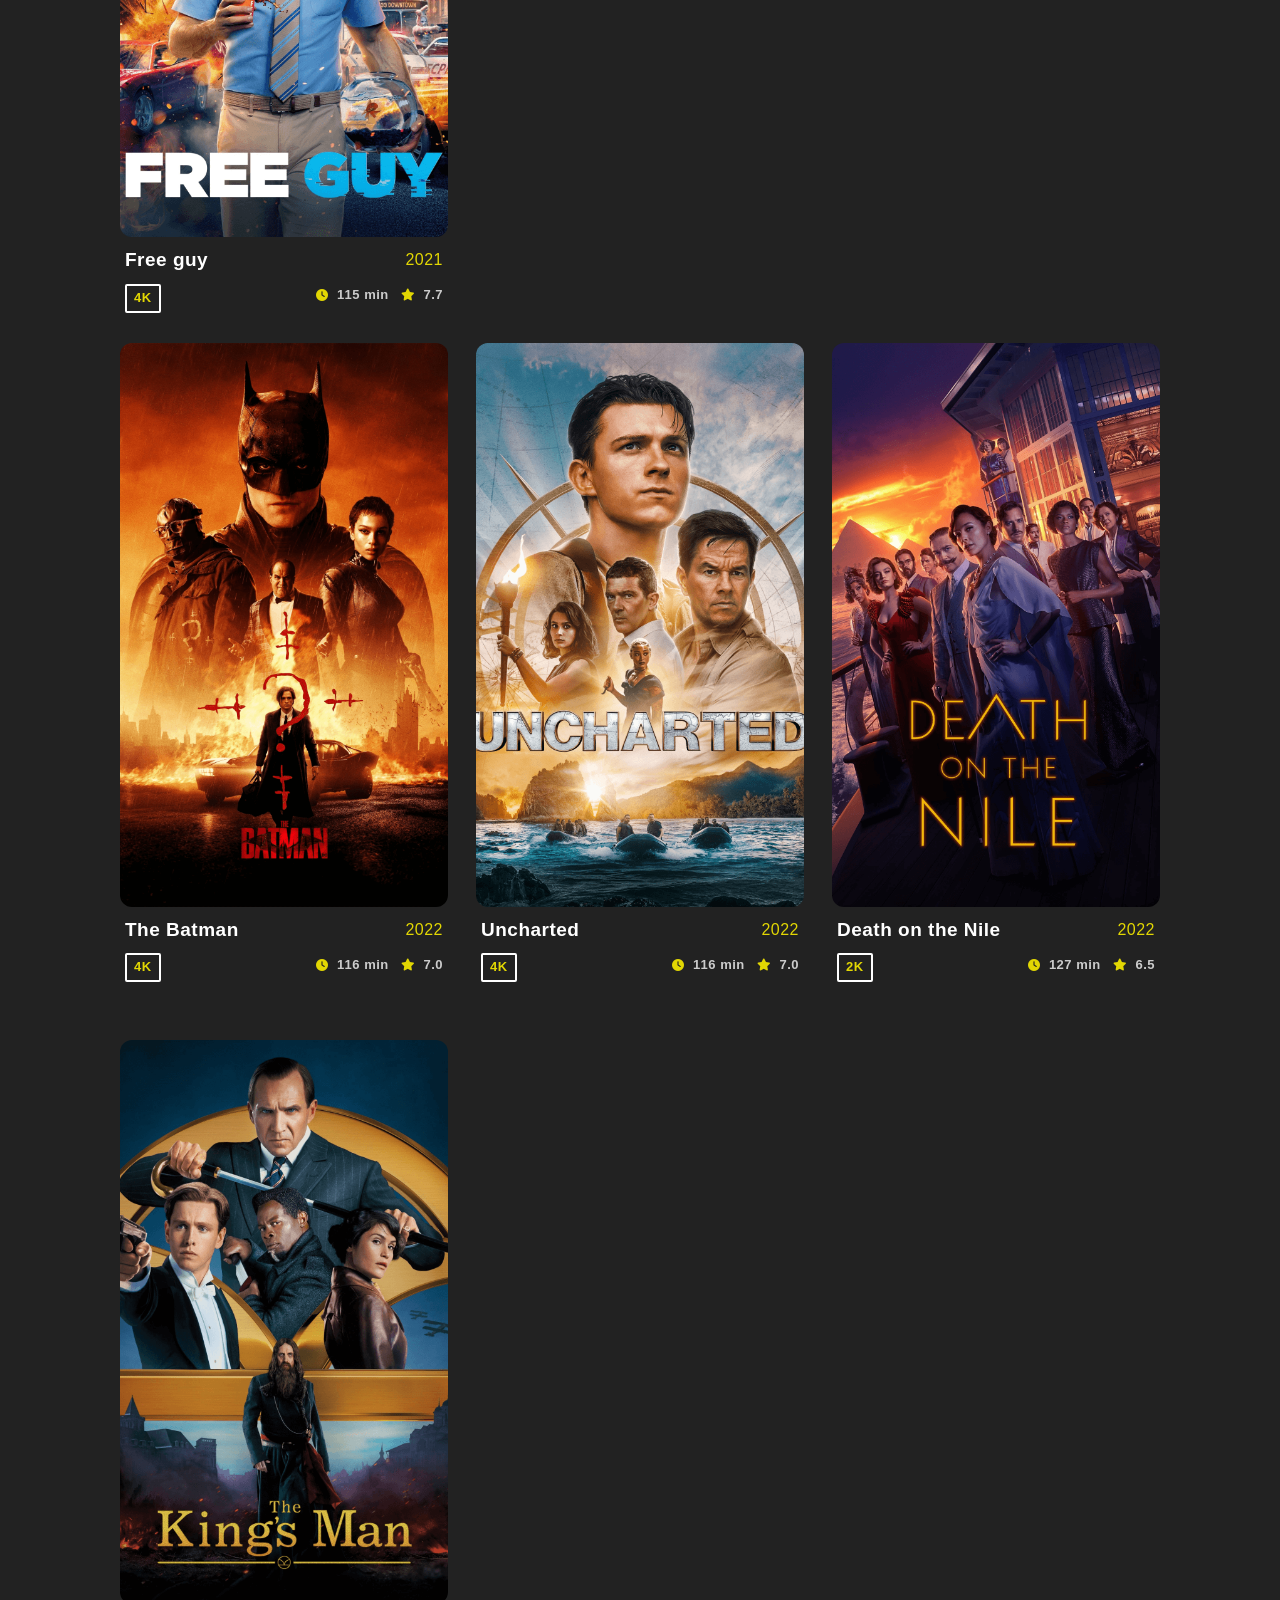
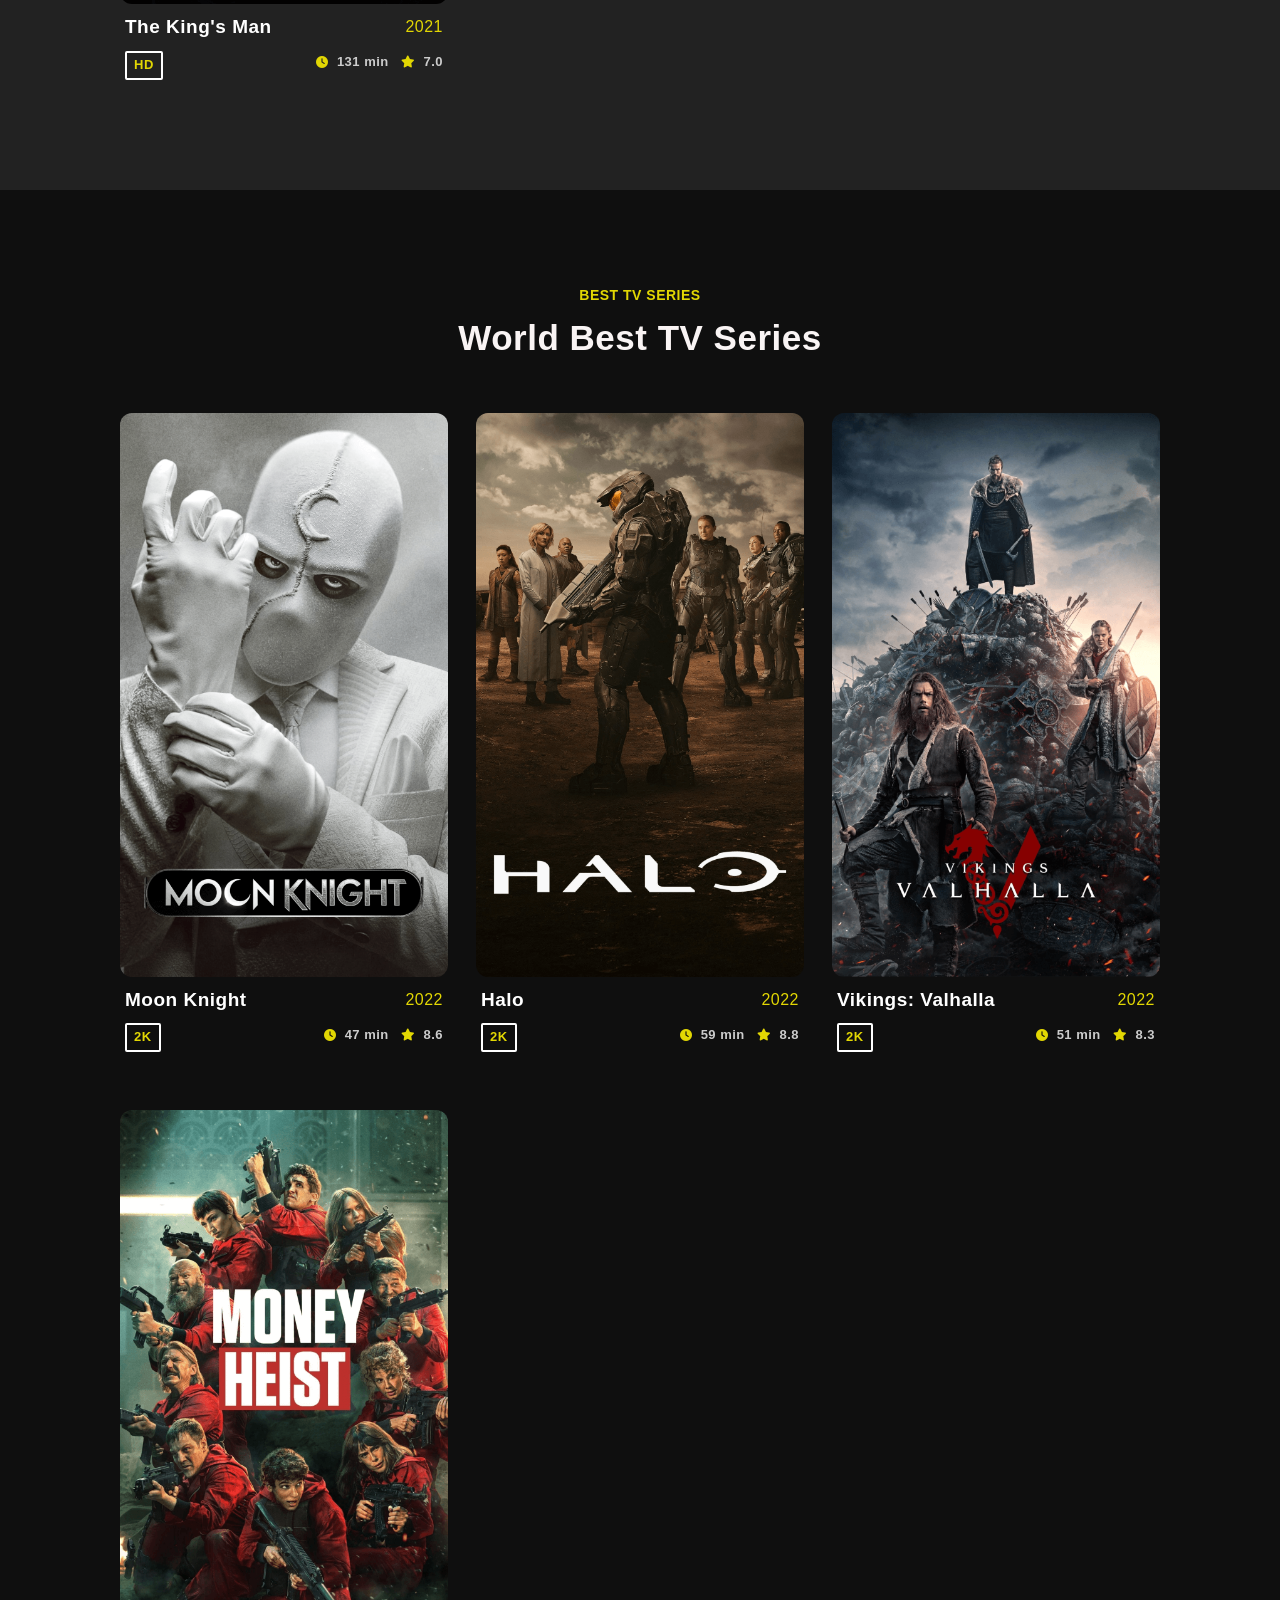
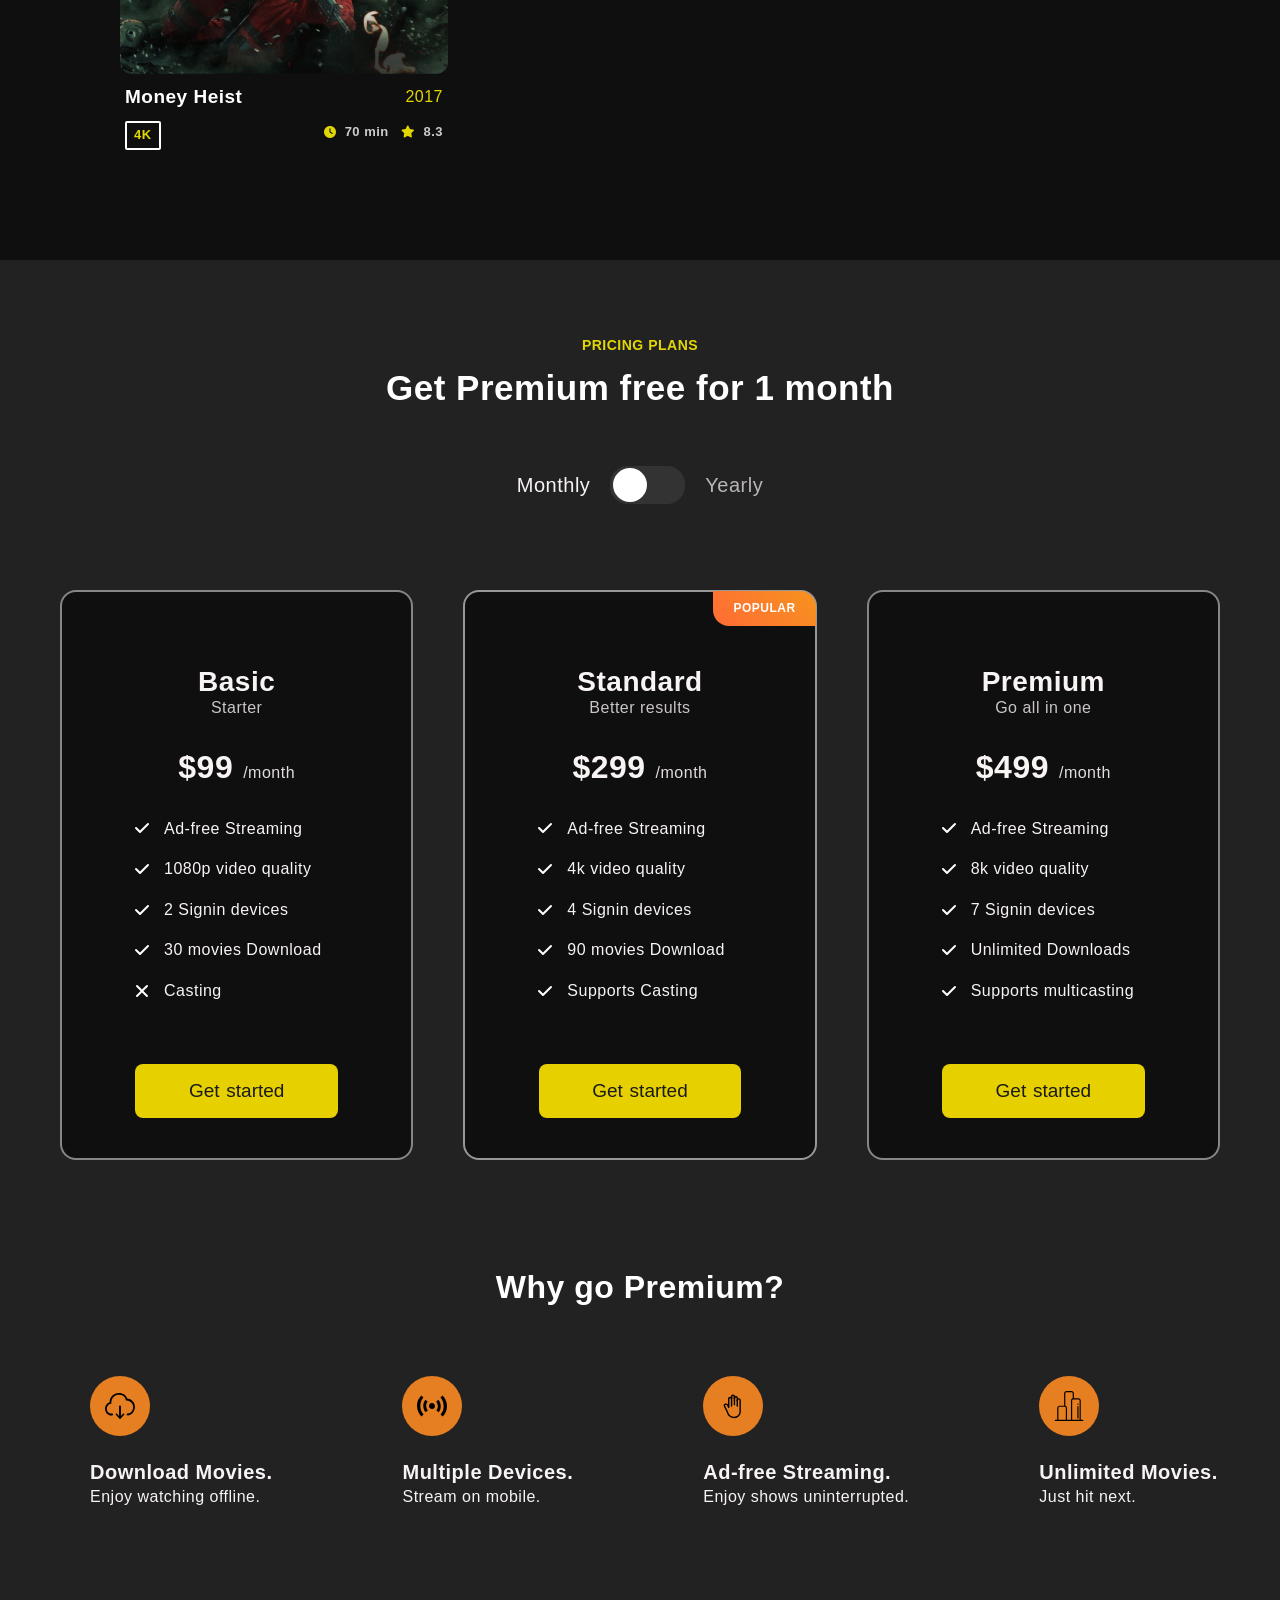
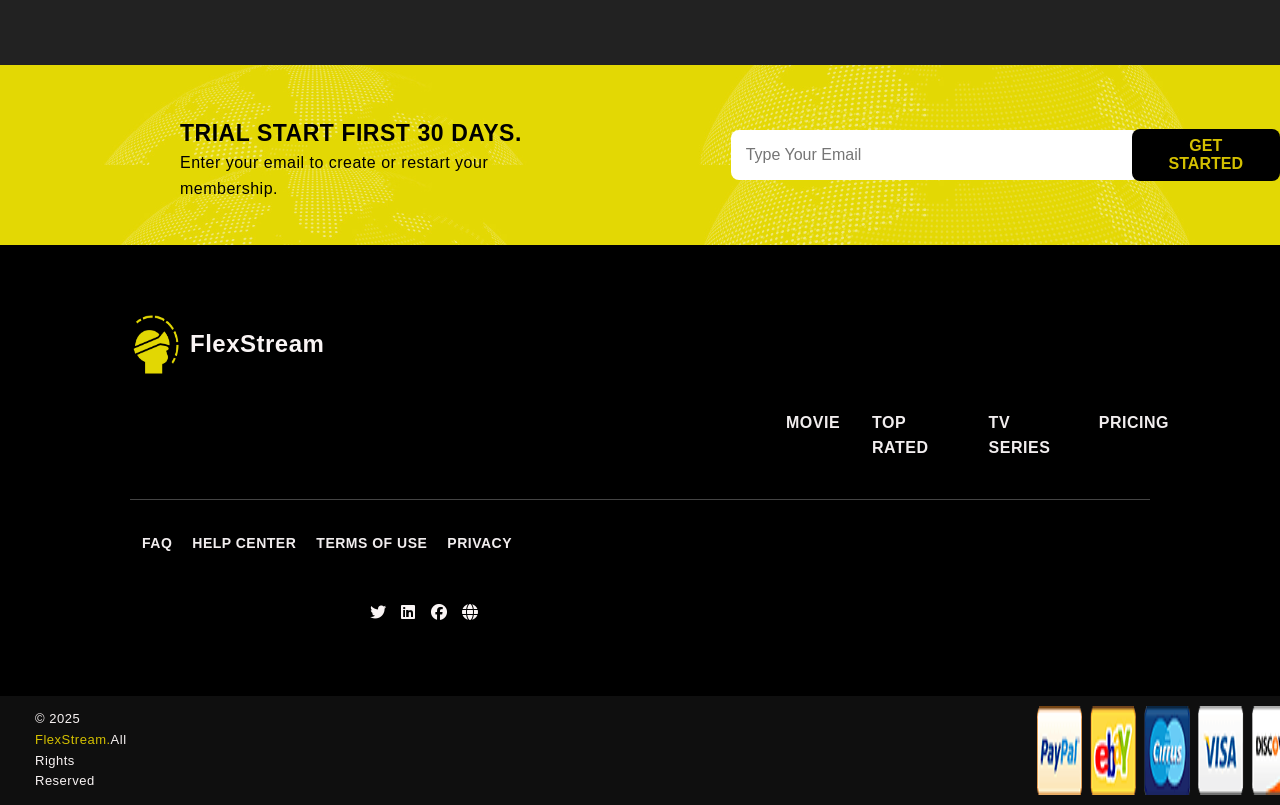
==== commit a5bbe4e7: "Fixed the responsiveness and the hamburger-menu." ====
--- a/index.html
+++ b/index.html
@@ -6,6 +6,8 @@
   <link rel="shortcut icon" href="imgs/favicons/apple-touch-icon.png">
   <link rel="stylesheet" href="https://cdnjs.cloudflare.com/ajax/libs/font-awesome/6.5.0/css/all.min.css">
   <link rel="stylesheet" href="/flexmovys/Styles.css">
+  <link rel="stylesheet" href="/flexmovys/responsive.css">
+
 
   <title>Flexmovys</title>
 </head>
@@ -17,7 +19,8 @@
       <img src="/flexmovys/imgs/favicons/apple-touch-icon.png" alt="icon" width="52px" height="52px">
       <h2>FlexStream</h2>
     </div>
-    <!----<div class="menu-icon" id="menu-icon">&#9776;</div>--->
+
+    <button class="menu-icon" id="menu-icon" aria-label="Toggle menu" aria-expanded="false">&#9776;</button>
       <nav class="nav-links" id="nav-links">
           <ul>
               <li><a href="index.html">MOVIE</a></li>
@@ -48,8 +51,8 @@
 
     <button class="play"><i class="fas fa-play"></i> WATCH NOW
     </button>
-  </div>
-  </section>
+    </section>
+  </div>
 
   <section id="Up-movies">
     <p>ONLINE STREAMING</p>
@@ -601,6 +604,7 @@
     </ul>
     <button class="plan-button">Get started</button>
     </div>
+  </div>
 </div>
 
 <div id="why-premium">
@@ -633,7 +637,7 @@
         <p>Enjoy shows uninterrupted.</p>
     </div>
 
-    <div id="hand">
+    <div id="chart">
       <div class="icon-container">
         <img src="/flexmovys/imgs/favicons/bar-chart.svg" alt="bar-chart-icon">
       </div>
@@ -663,7 +667,7 @@
       <img src="/flexmovys/imgs/favicons/apple-touch-icon.png" alt="icon" width="52px" height="52px">
       <h2>FlexStream</h2>
   
-      <nav id="nav-links">
+      <nav id="nav-link">
           <ul>
               <li><a href="index.html">MOVIE</a></li>
               <li><a href="#top-rated">TOP RATED</a></li>
@@ -695,6 +699,6 @@
   <p>&copy; 2025 <span>FlexStream.</span>All Rights Reserved</p>
   <img src="/flexmovys/imgs/others/footer-bottom-img.png" height="25px" alt="Payment options">
 </div>
-<script src="Script.js"></script>
+<script src="/flexmovys/Script.js"></script>
 </body>
 </html>
--- a/flexmovys/Styles.css
+++ b/flexmovys/Styles.css
@@ -757,6 +757,7 @@
     margin-top: -40px;
     display: flex;
     gap: 130px;
+    margin-left: 90px;
   }
 
 #why-premium h3 {
--- a/flexmovys/responsive.css
+++ b/flexmovys/responsive.css
@@ -0,0 +1,186 @@
+/* =========================================================
+   responsive.css  -  load AFTER Styles.css
+   Overrides the fixed widths / margins that break small screens.
+   ========================================================= */
+
+/* ---------- 1. Global fixes (all screen sizes) ---------- */
+*, *::before, *::after { box-sizing: border-box; }
+html, body { max-width: 100%; overflow-x: hidden; }
+img { max-width: 100%; height: auto; }
+
+header { position: relative; }
+.menu-icon { display: none; }                 /* hamburger hidden on desktop */
+
+/* select had a fixed 320px left margin: make it fluid */
+nav ul select { margin-left: clamp(16px, 10vw, 320px); }
+
+/* Movie cards: grid that adapts instead of 4 fixed 300px cards */
+.movies {
+  display: grid;
+  grid-template-columns: repeat(auto-fill, minmax(250px, 1fr));
+  gap: 28px;
+}
+.movie-card { width: auto; }
+.movie-card img {
+  display: block;
+  width: 100%;
+  height: auto;                               /* beats the height="430px" attribute */
+  aspect-ratio: 250 / 430;
+  object-fit: cover;
+}
+.tags { flex-wrap: wrap; }
+.tags .quality { margin-right: auto; }
+
+/* Download button: anchor to the image instead of the page */
+/* .promo-card-wrapper { position: relative; }
+.promo-card-wrapper > img { display: block; width: 100%; }
+.download-button { right: 0; top: auto; bottom: 40px; }   tweak to taste */
+
+/* Pricing cards never wider than the screen */
+.plans-grid { grid-template-columns: repeat(auto-fit, minmax(min(100%, 300px), 1fr)); }
+.pricing-container { padding: 0 20px; }
+
+
+/* ---------- 2. Laptops / small desktops (<= 1200px) ---------- */
+@media (max-width: 1200px) {
+  #Hero-section { margin: 60px 5vw; }
+  #Hero-section h1 { padding-right: 20vw; }
+
+  #Up-movies { margin: 100px 5vw 70px; }
+  #Up-movies h2 { margin-right: auto; }
+
+  .container { margin: 0 auto; padding: 0 5vw; }
+
+  .top-rated { padding: 60px 5vw; }
+  .best-tv-series { padding: 10px 5vw; }
+
+  .premium-icon {
+    display: grid;
+    grid-template-columns: repeat(2, 1fr);
+    gap: 40px 24px;
+    padding: 100px 20px 100px;
+  }
+
+  .footer-links { padding: 60px 5vw; }
+  .footer-links ul { margin-left: 0; }
+  .after-line ul { margin-right: 0; }
+  .social-links { padding-left: 0; }
+  .copyright { gap: 24px; flex-wrap: wrap; justify-content: space-between; }
+  .copyright img { margin-left: 0; }
+}
+
+
+/* ---------- 3. Tablets (<= 992px) ---------- */
+@media (max-width: 992px) {
+
+  /* --- Navbar -> hamburger menu --- */
+  header { padding: 6px 16px; }
+  header .logo { padding: 10px 0; }
+
+  .menu-icon {
+    display: block;
+    background: none;
+    border: 0;
+    color: rgb(249, 244, 244);
+    font-size: 28px;
+    cursor: pointer;
+    padding: 8px;
+  }
+  header .nav-links {
+    display: none;
+    position: absolute;
+    top: 100%;
+    left: 0;
+    right: 0;
+    z-index: 20;
+    padding: 10px 16px 20px;
+    background: rgba(15, 15, 15, 0.97);
+  }
+  header .nav-links.open { display: block; }
+  header .nav-links ul {
+    flex-direction: column;
+    align-items: flex-start;
+    margin: 0;
+    padding: 0;
+  }
+  header .nav-links ul select { margin: 8px 16px; }
+
+  /* --- Hero --- */
+  #hero-bg { height: auto; min-height: 100vh; background-position: center; }
+  #Hero-section h3 { margin-top: 30px; margin-bottom: 30px; }
+  #Hero-section h1 { font-size: 2.4rem; line-height: 1.2; padding-right: 0; }
+  #about { flex-wrap: wrap; align-items: center; row-gap: 8px; }
+
+  /* --- Upcoming movies header --- */
+  #Up-movies .title { display: flex; flex-direction: column; gap: 16px; }
+  #Up-movies .title #movies { margin-left: 0; }
+  .but { display: flex; flex-wrap: wrap; gap: 10px; }
+
+  /* --- Download section: stack the columns --- */
+  .container { flex-direction: column; }
+  .features-column { margin-left: 0; min-width: 0; }
+  .service-heading { margin-left: 0; margin-top: 20px; }
+  .download-button {
+    position: relative;
+    right: auto;
+    bottom: auto;
+    width: 100%;
+    height: auto;
+    flex-direction: row;
+    padding: 15px;
+    margin-top: 20px;
+  }
+  .download-button span { margin: 0 2px; }
+  .download-icon { margin: 0 0 0 10px; }
+
+  /* --- Top rated buttons wrap --- */
+  #top-rated-btn { flex-wrap: wrap; justify-content: center; gap: 0.75rem; }
+
+  /* --- Newsletter --- */
+  .newsletter {
+    height: auto;
+    flex-direction: column;
+    gap: 20px;
+    padding: 30px 5vw;
+    background-size: cover;
+  }
+  #text { padding: 0; }
+  form { margin: 0; justify-content: flex-start; }
+  input[type="email"] { width: auto; flex: 1; min-width: 0; }
+}
+
+
+/* ---------- 4. Phones (<= 600px) ---------- */
+@media (max-width: 600px) {
+  #Hero-section h1 { font-size: 1.9rem; }
+  #Hero-section h3 { font-size: 22px; }
+  #Hero-section .play { width: 100%; max-width: 240px; }
+
+  #Up-movies h2,
+  #top-rated-title h4,
+  #best-tv-series h4,
+  #pricing-plan h4 { font-size: 26px; }
+
+  .movies { grid-template-columns: repeat(2, 1fr); gap: 16px; }
+  .title-year { flex-direction: column; align-items: flex-start; gap: 4px; }
+  .title-year h4 { font-size: 16px; }
+
+  .main-heading { font-size: 24px; }
+  .feature { gap: 14px; }
+  .feature-title { font-size: 22px; }
+  .feature-icon-container { width: 56px; height: 56px; margin-top: 10px; }
+
+  .plan-card { padding: 30px 20px; }
+  .plans-grid { gap: 24px; }
+  .premium-icon { grid-template-columns: 1fr; }
+
+  .after-line ul { flex-wrap: wrap; }
+  .copyright { flex-direction: column; align-items: center; text-align: center; margin: 0 16px; }
+  .newsletter form { flex-direction: column; align-items: stretch; width: 100%; gap: 10px; }
+  .newsletter button { margin-left: 0; width: 100%; }
+}
+
+/* Very small phones: one column of movies */
+@media (max-width: 400px) {
+  .movies { grid-template-columns: 1fr; }
+}
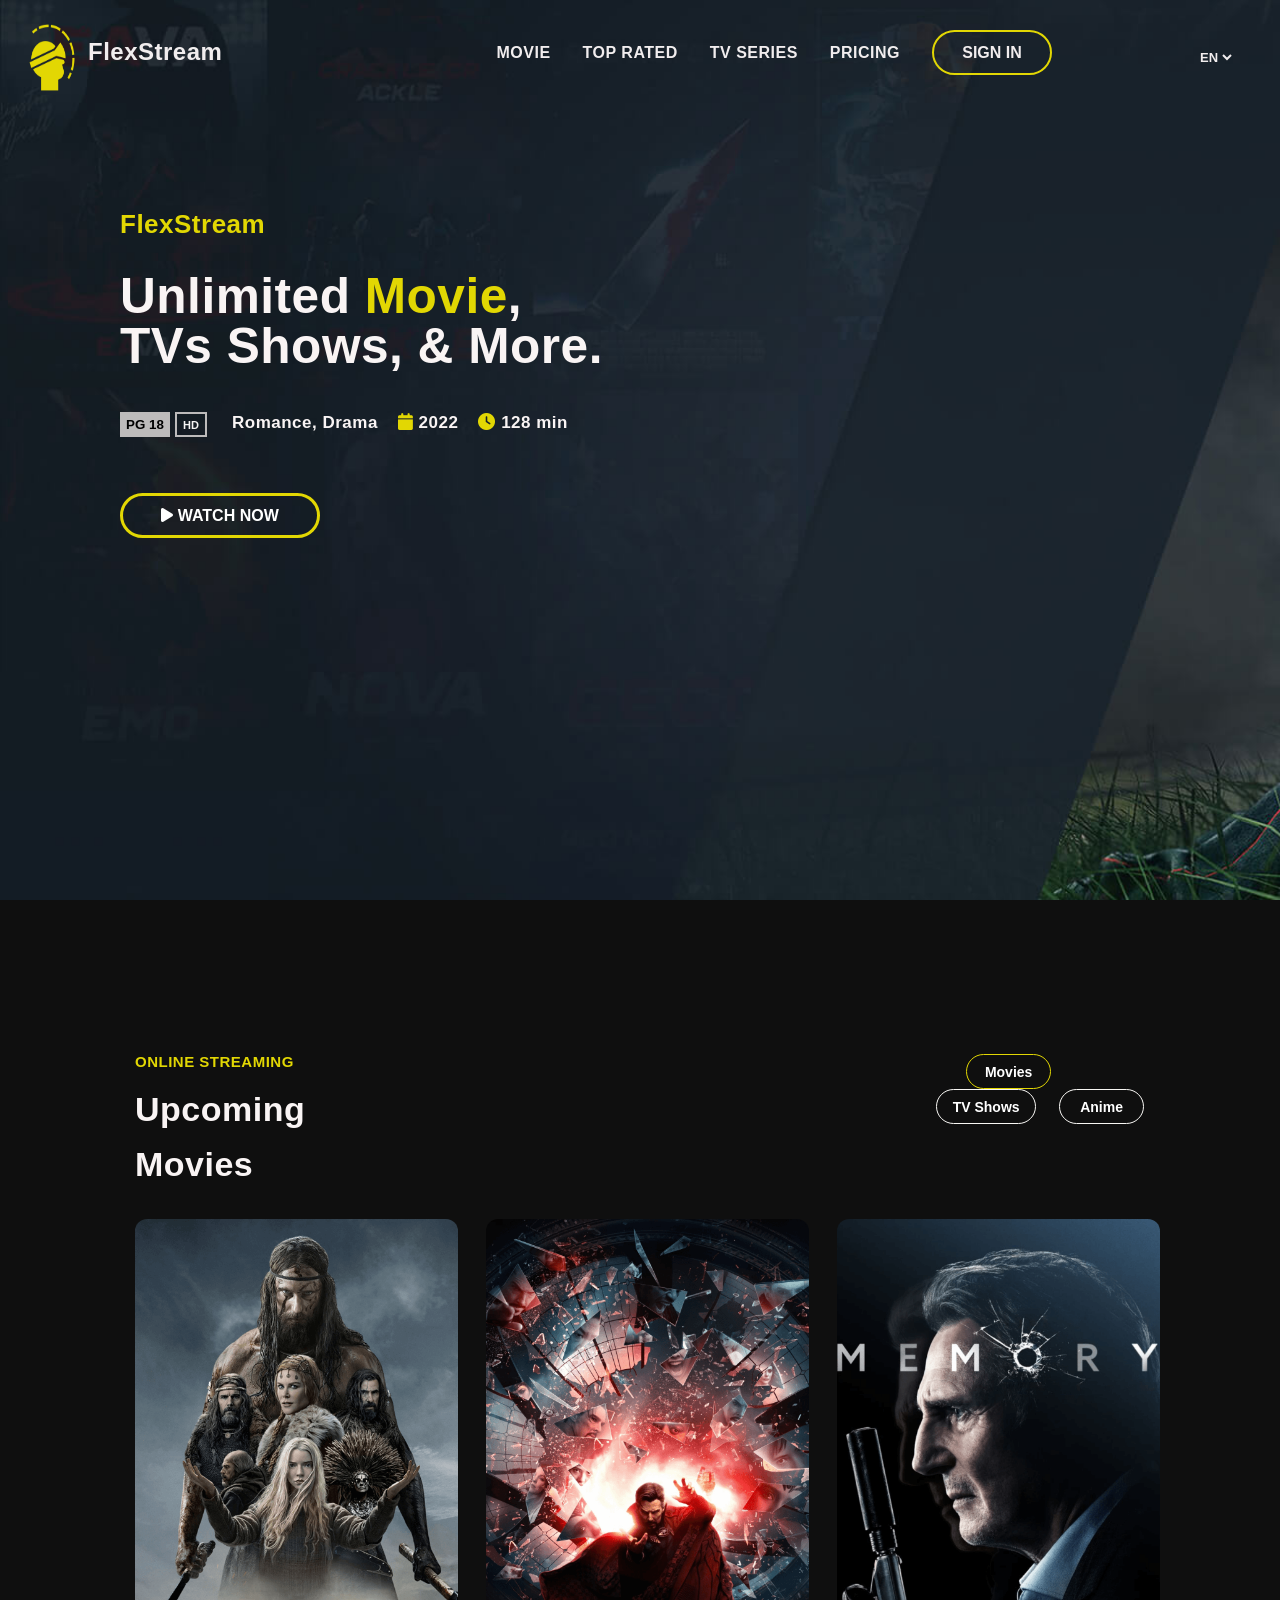
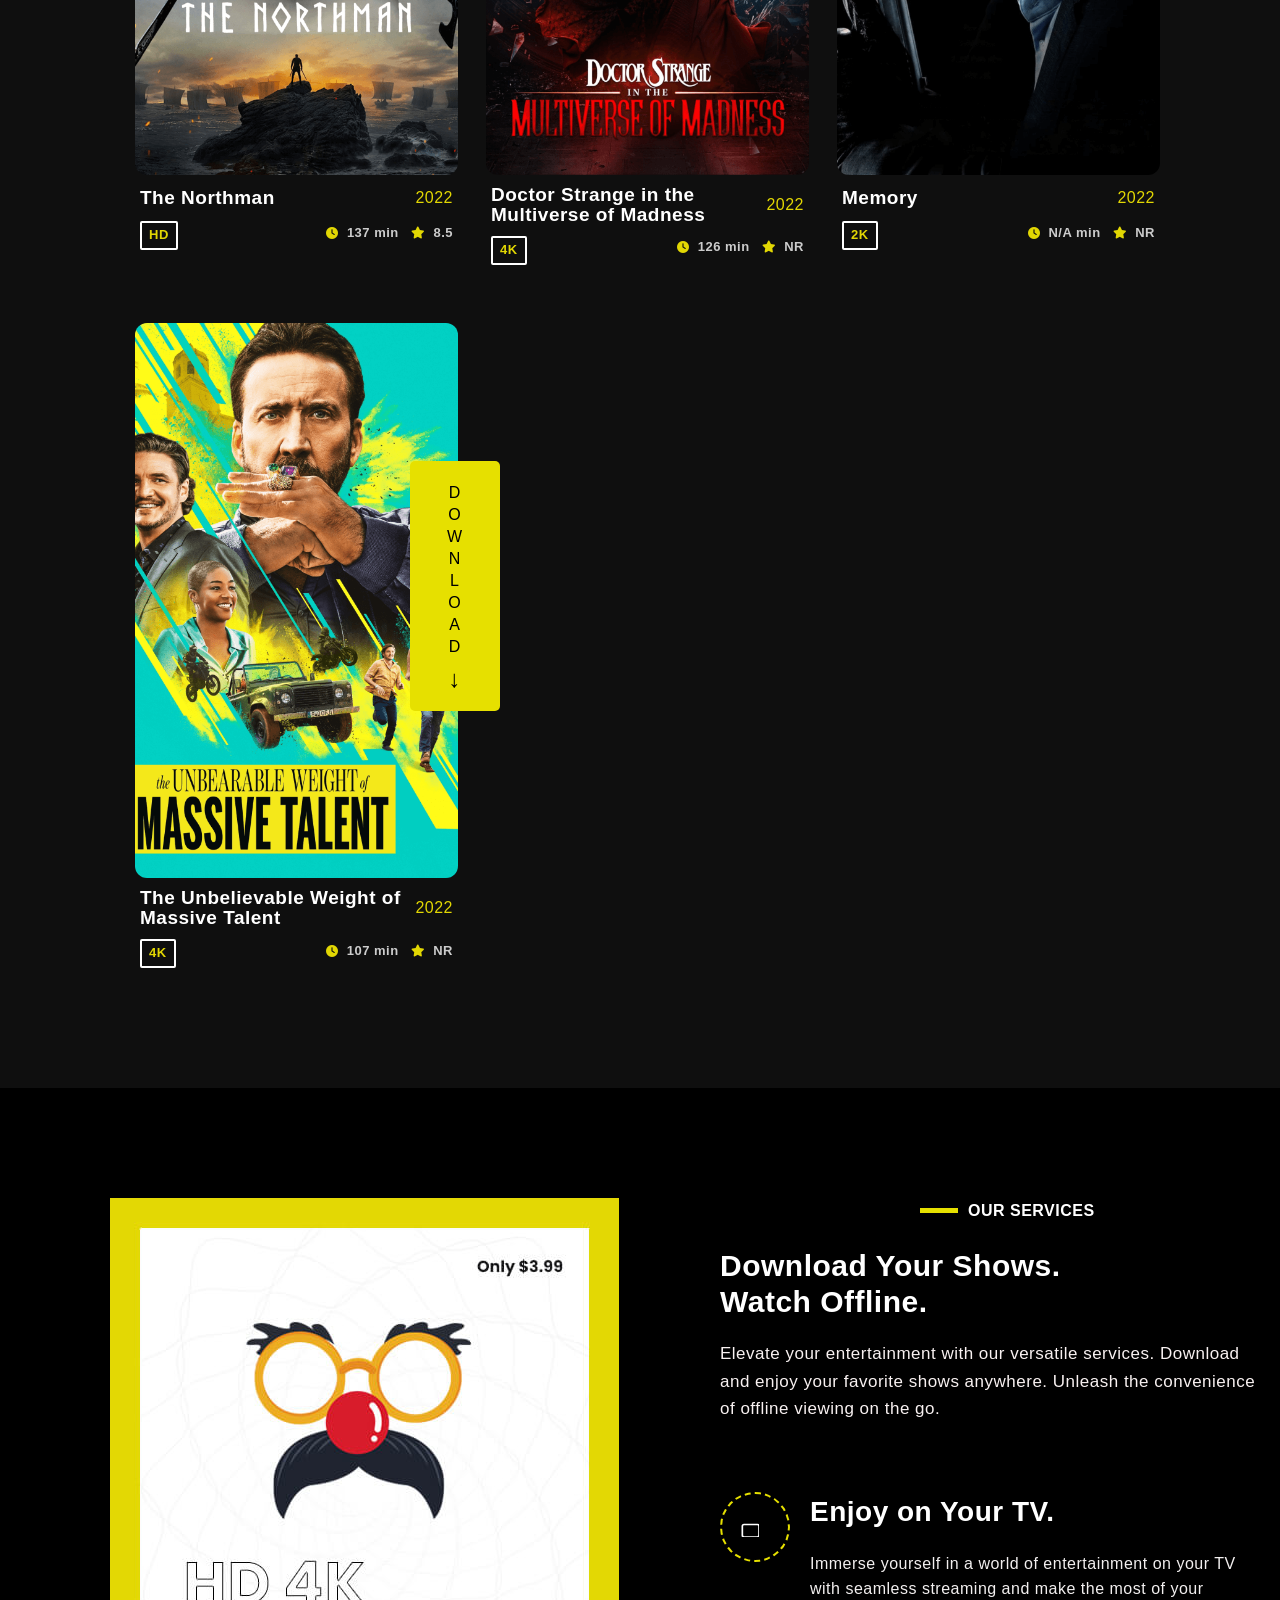
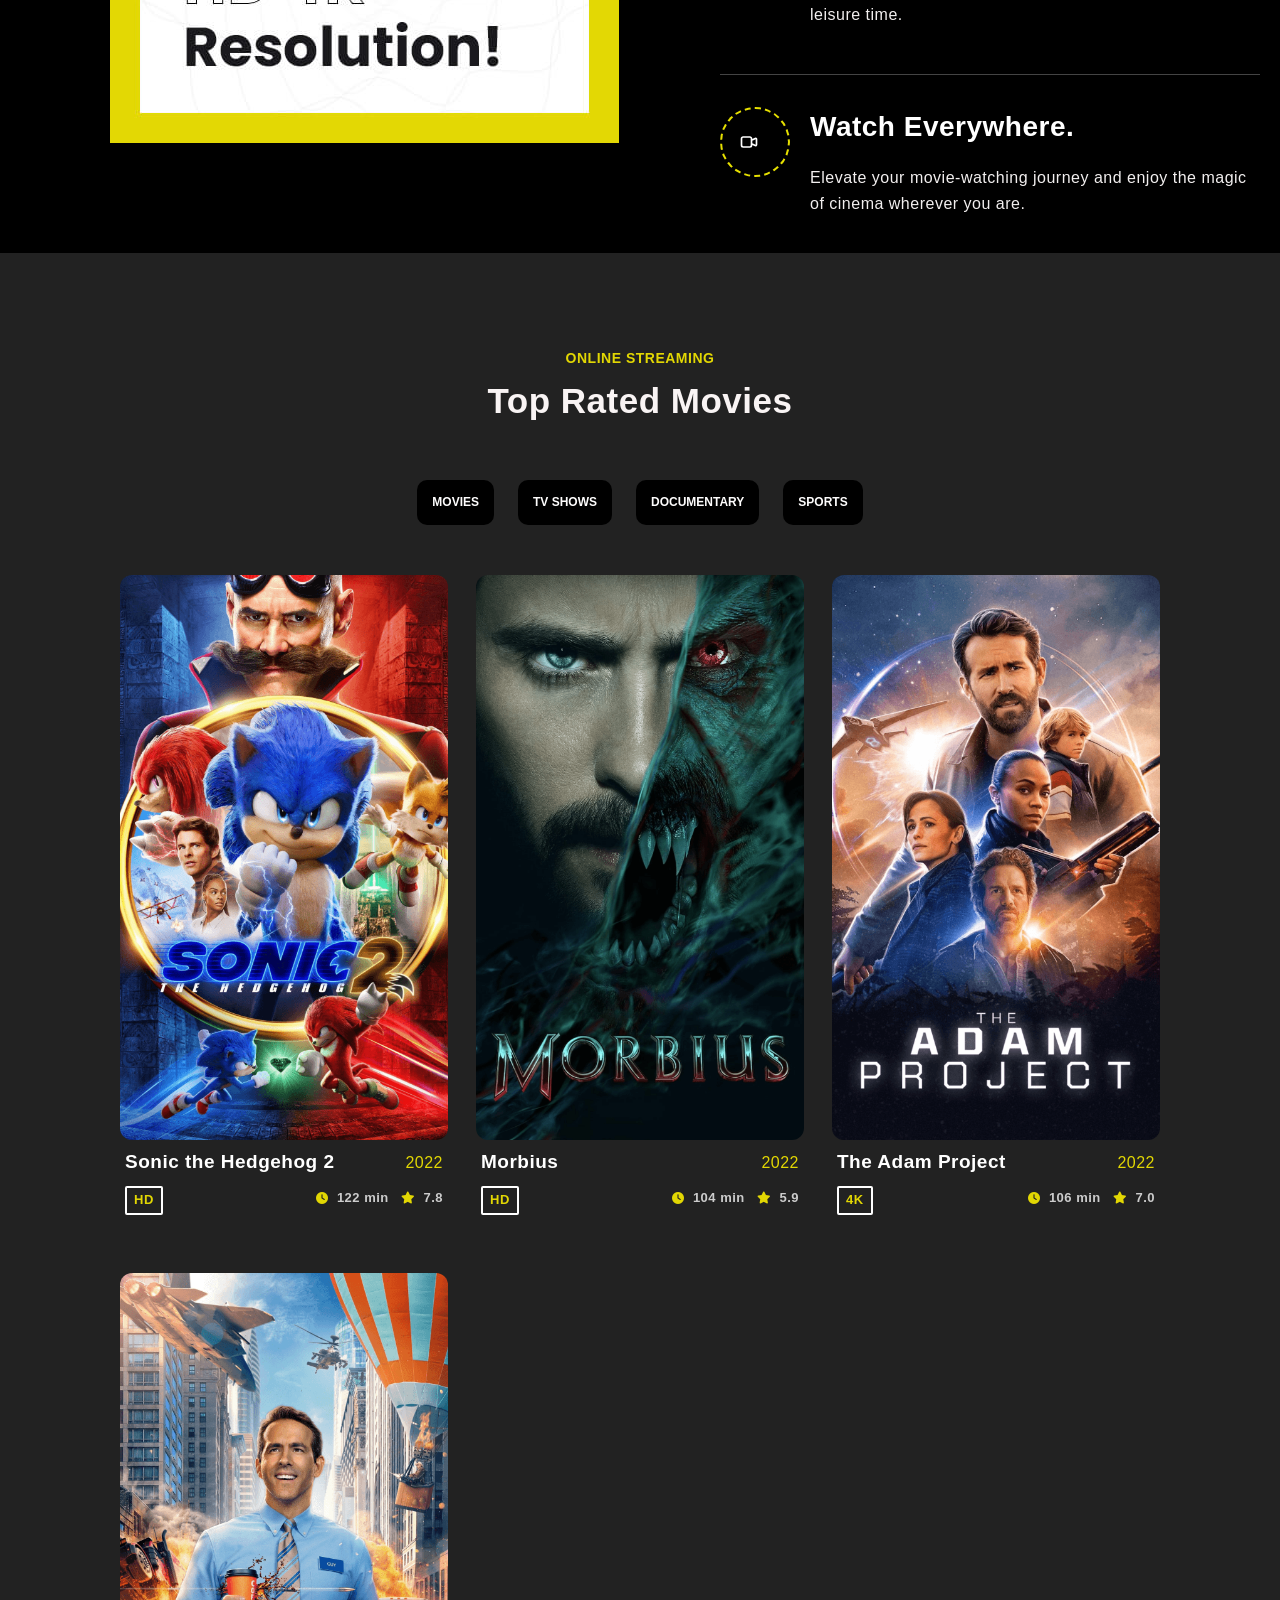
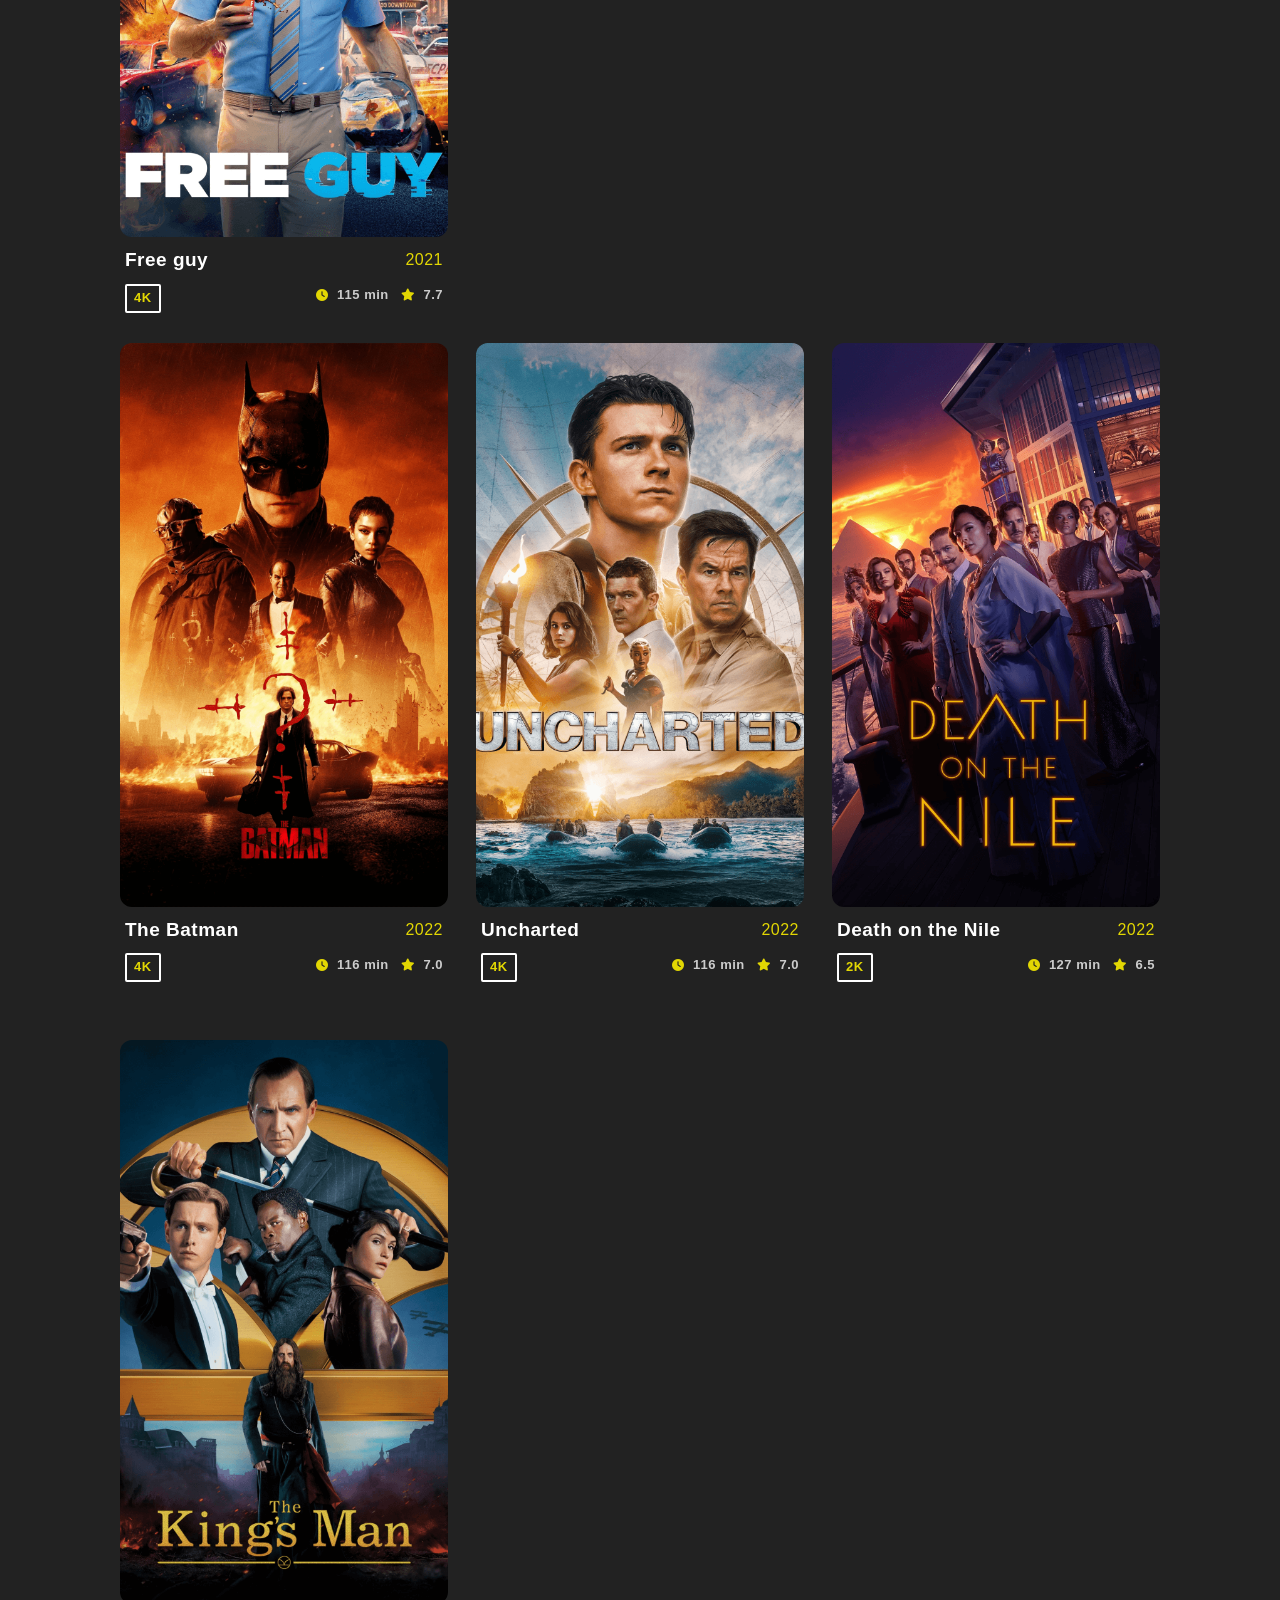
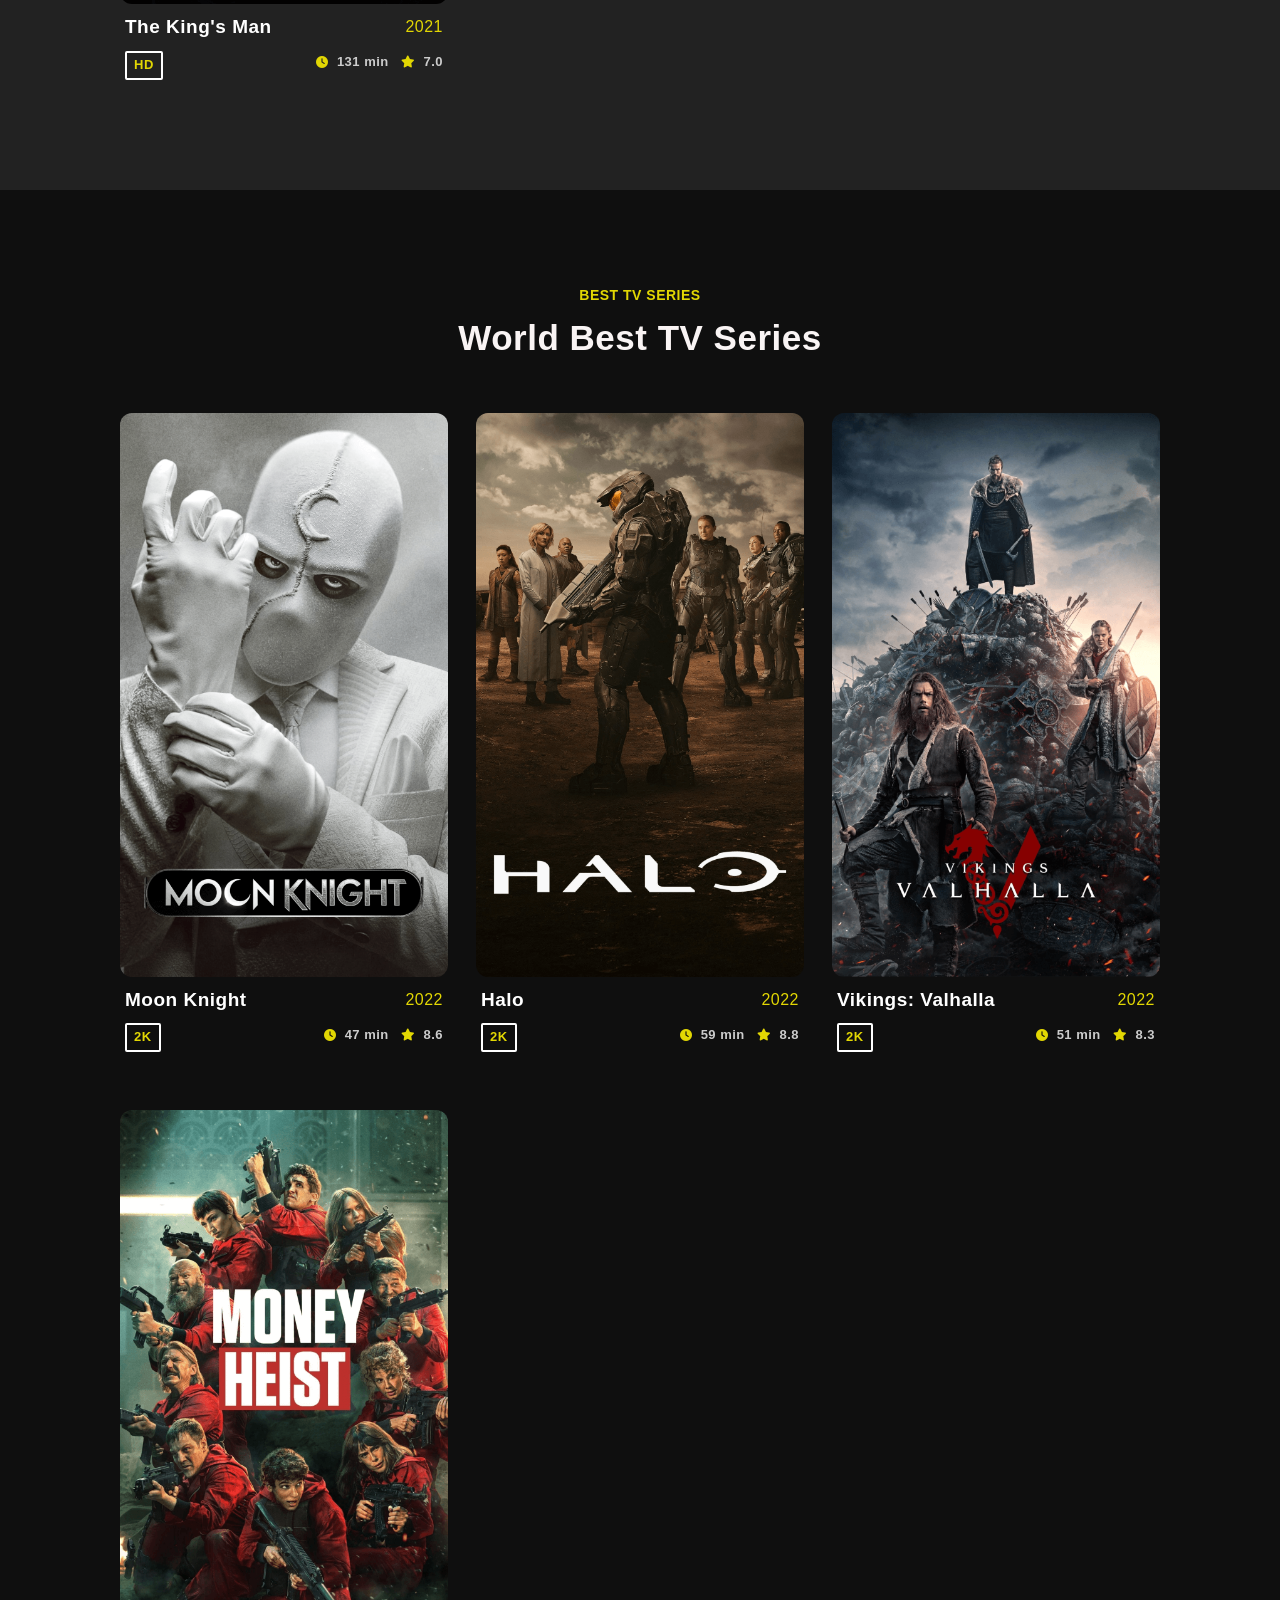
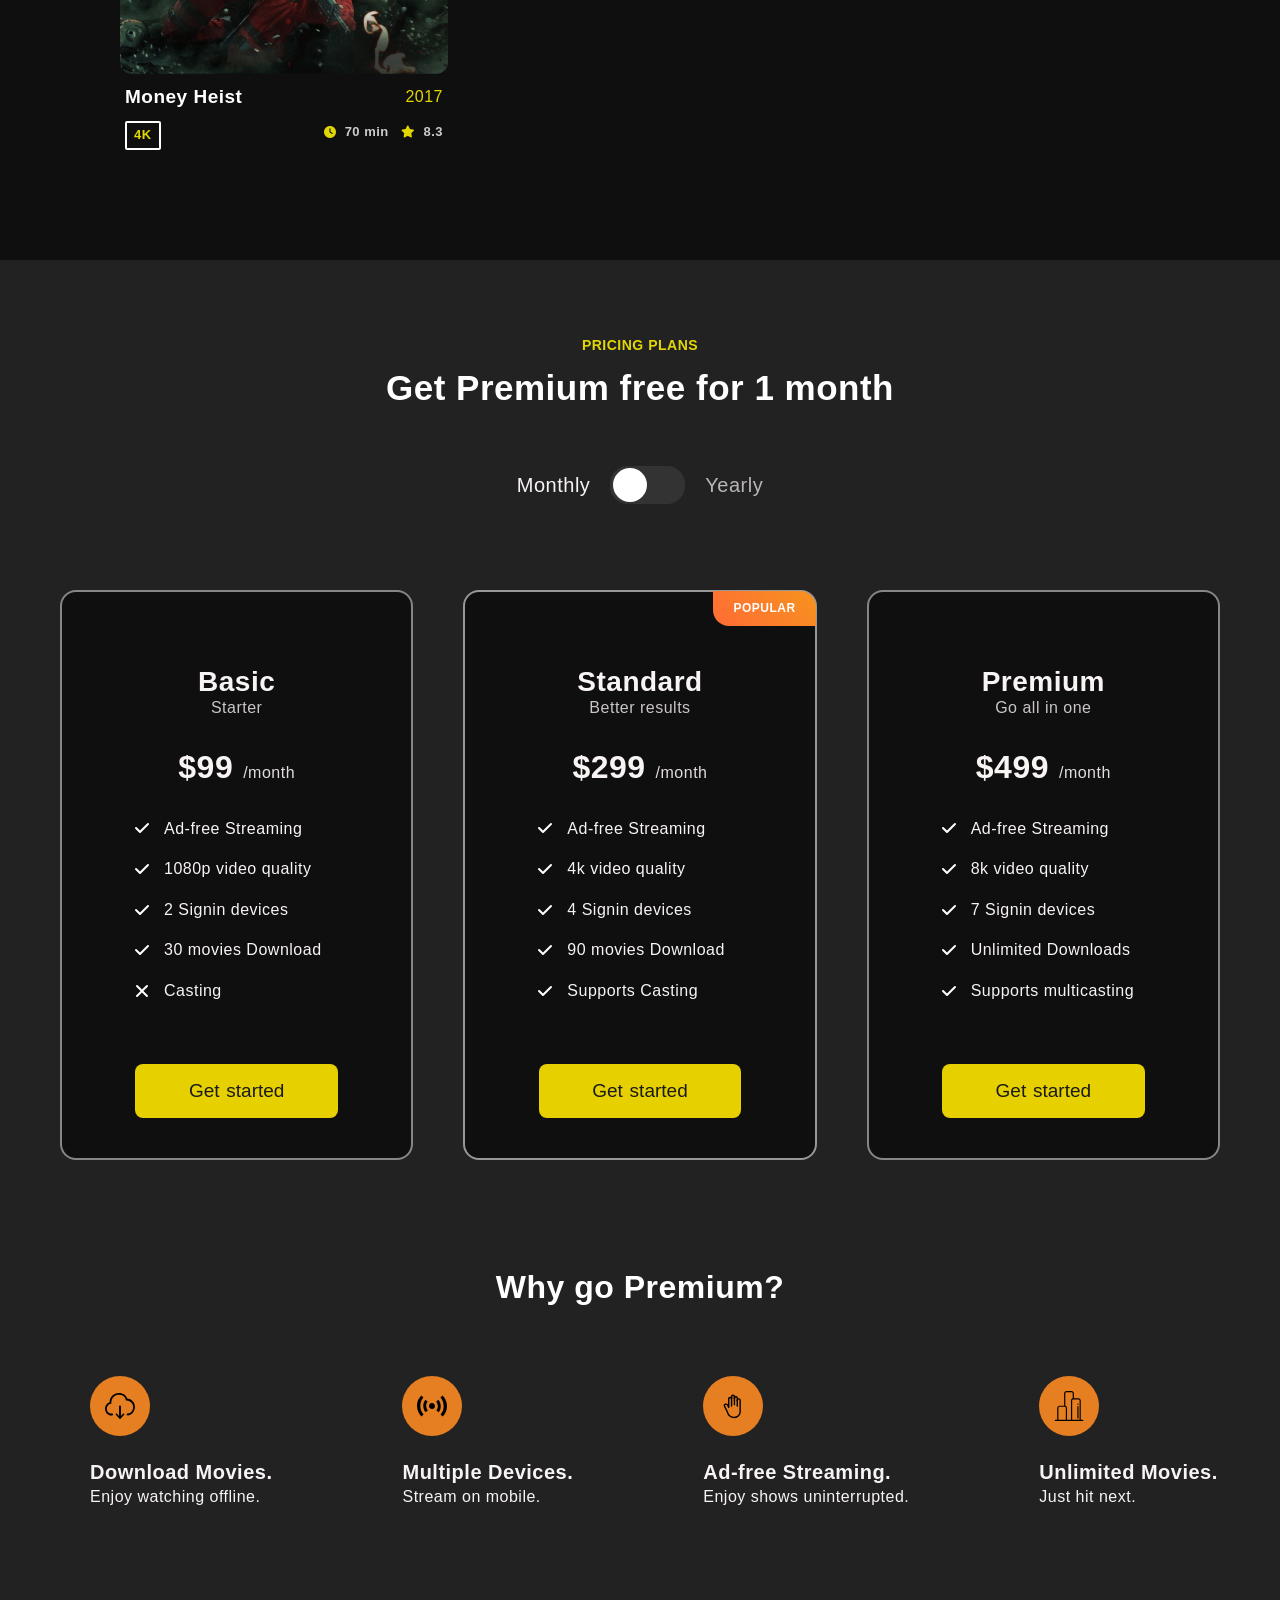
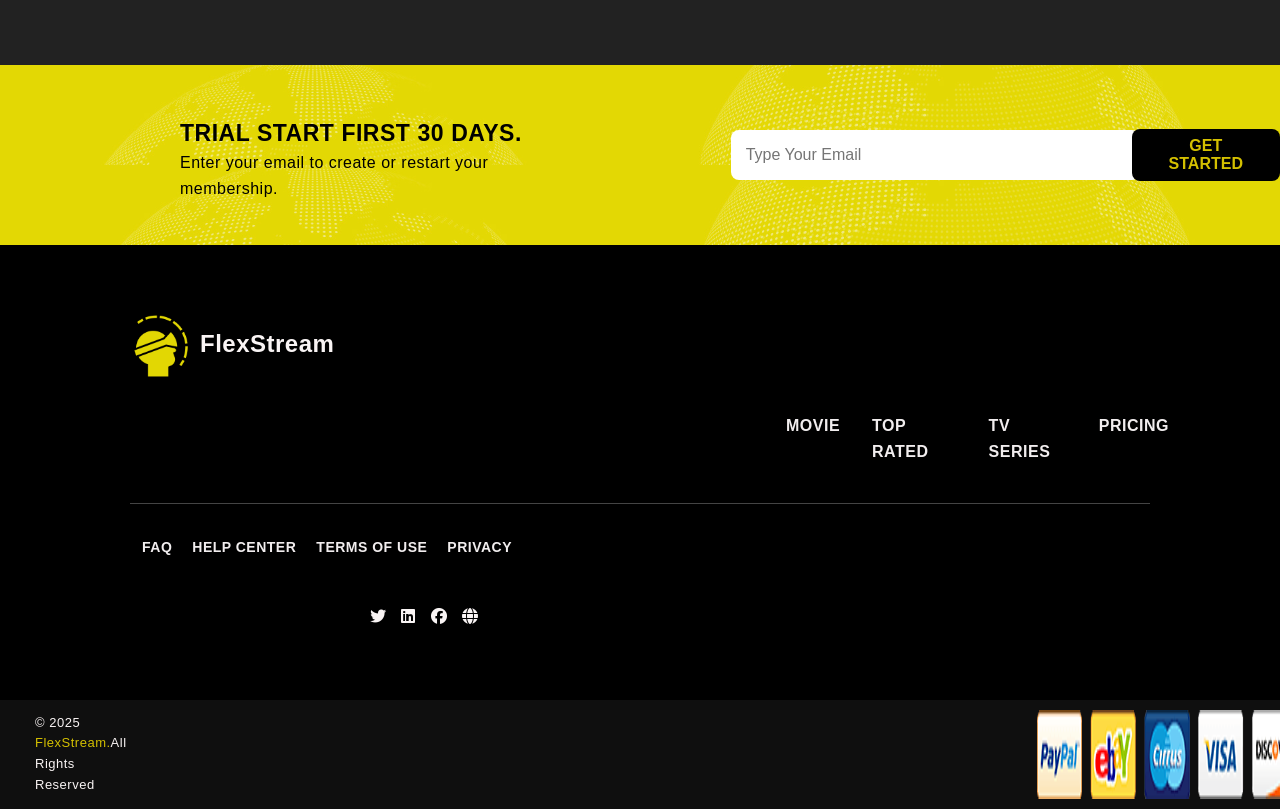
==== commit d0dfa65f: "Fixed accessibility." ====
--- a/index.html
+++ b/index.html
@@ -3,6 +3,8 @@
 <head>
   <meta charset="UTF-8">
   <meta name="viewport" content="width=device-width, initial-scale=1.0">
+  <meta name="description" content="This is a movie-streaming webpage">
+  <meta name="author" content="Ayomide">
   <link rel="shortcut icon" href="imgs/favicons/apple-touch-icon.png">
   <link rel="stylesheet" href="https://cdnjs.cloudflare.com/ajax/libs/font-awesome/6.5.0/css/all.min.css">
   <link rel="stylesheet" href="/flexmovys/Styles.css">
@@ -29,6 +31,7 @@
               <li><a href="#pricing">PRICING</a></li>
               <li><a href="/flexmovys/login_page/login.html"><button id="SignIn-btn">SIGN IN</button></a></li>
               <select>
+                <label for="country">AU</label><br>
                 <option>EN</option>
                 <option>AU</option>
                 <option>AR</option>
@@ -68,7 +71,7 @@
     <div class="movies">
 
       <div class="movie-card">
-        <img src="/flexmovys/imgs/banner_png/upcoming-1.png" width="250px" height="430px" alt="The Northman">    
+        <img src="/flexmovys/imgs/banner_png/upcoming-1.png" width="250px" height="430px" alt="The Northman" loading="lazy">    
   
       <div class="movie-details">
         <div class="title-year">
@@ -86,7 +89,7 @@
       
       
       <div class="movie-card">
-        <img src="/flexmovys/imgs/banner_png/upcoming-2.png" width="250px" height="430px" alt="Doctor Strange in The Multiverse of Madness">
+        <img src="/flexmovys/imgs/banner_png/upcoming-2.png" width="250px" height="430px" alt="Doctor Strange in The Multiverse of Madness" loading="lazy">
         <div class="movie-details">
           <div class="title-year">
             <h4>Doctor Strange in the Multiverse of Madness</h4>
@@ -103,7 +106,7 @@
 
 
       <div class="movie-card">
-        <img src="/flexmovys/imgs/banner_png/upcoming-3.png" width="250px" height="430px" alt="Memory">
+        <img src="/flexmovys/imgs/banner_png/upcoming-3.png" width="250px" height="430px" alt="Memory" loading="lazy">
         <div class="movie-details">
           <div class="title-year">
             <h4>Memory</h4>
@@ -120,7 +123,7 @@
 
 
       <div class="movie-card">
-        <img src="/flexmovys/imgs/banner_png/upcoming-4.png" width="250px" height="430px" alt="The Unbelievable Weight of Massive Talent">
+        <img src="/flexmovys/imgs/banner_png/upcoming-4.png" width="250px" height="430px" alt="The Unbelievable Weight of Massive Talent" loading="lazy">
         <div class="movie-details">
           <div class="title-year">
             <h4>The Unbelievable Weight of Massive Talent</h4>
@@ -142,7 +145,7 @@
   <div class="container">
     <!-- Left Column - Promo Card -->
     <div class="promo-card-wrapper">
-      <img src="/flexmovys/imgs/others/service-banner.jpg">
+      <img src="/flexmovys/imgs/others/service-banner.jpg" alt="promo-image" loading="lazy">
     <!-- Download Button -->
     <div class="download-button">
       <span>D</span>
@@ -223,7 +226,7 @@
   <div class="movies">
 
     <div class="movie-card">
-      <img src="/flexmovys/imgs/banner_png/movie-1.png" width="250px" height="430px" alt="The Northman">    
+      <img src="/flexmovys/imgs/banner_png/movie-1.png" width="250px" height="430px" alt="The Northman" loading="lazy">    
 
     <div class="movie-details">
       <div class="title-year">
@@ -241,7 +244,7 @@
     
     
     <div class="movie-card">
-      <img src="/flexmovys/imgs/banner_png/movie-2.png" width="250px" height="430px" alt="Doctor Strange in The Multiverse of Madness">
+      <img src="/flexmovys/imgs/banner_png/movie-2.png" width="250px" height="430px" alt="Doctor Strange in The Multiverse of Madness" loading="lazy">
       <div class="movie-details">
         <div class="title-year">
           <h4>Morbius</h4>
@@ -258,7 +261,7 @@
 
 
     <div class="movie-card">
-      <img src="/flexmovys/imgs/banner_png/movie-3.png" width="250px" height="430px" alt="Memory">
+      <img src="/flexmovys/imgs/banner_png/movie-3.png" width="250px" height="430px" alt="Memory" loading="lazy">
       <div class="movie-details">
         <div class="title-year">
           <h4>The Adam Project</h4>
@@ -277,7 +280,7 @@
 
 
     <div class="movie-card">
-      <img src="/flexmovys/imgs/banner_png/movie-4.png" width="250px" height="430px" alt="The Unbelievable Weight of Massive Talent">
+      <img src="/flexmovys/imgs/banner_png/movie-4.png" width="250px" height="430px" alt="The Unbelievable Weight of Massive Talent" loading="lazy">
       <div class="movie-details">
         <div class="title-year">
           <h4>Free guy</h4>
@@ -297,7 +300,7 @@
   <div class="movies">
 
     <div class="movie-card">
-      <img src="/flexmovys/imgs/banner_png/movie-5.png" width="250px" height="430px" alt="The Batman">    
+      <img src="/flexmovys/imgs/banner_png/movie-5.png" width="250px" height="430px" alt="The Batman" loading="lazy">    
 
     <div class="movie-details">
       <div class="title-year">
@@ -332,7 +335,7 @@
 
 
     <div class="movie-card">
-      <img src="/flexmovys/imgs/banner_png/movie-7.png" width="250px" height="430px" alt="Death on the nile">
+      <img src="/flexmovys/imgs/banner_png/movie-7.png" width="250px" height="430px" alt="Death on the nile" loading="lazy">
       <div class="movie-details">
         <div class="title-year">
           <h4>Death on the Nile</h4>
@@ -351,7 +354,7 @@
 
 
     <div class="movie-card">
-      <img src="/flexmovys/imgs/banner_png/movie-8.png" width="250px" height="430px" alt="The King's Man">
+      <img src="/flexmovys/imgs/banner_png/movie-8.png" width="250px" height="430px" alt="The King's Man" loading="lazy">
       <div class="movie-details">
         <div class="title-year">
           <h4>The King's Man</h4>
@@ -377,7 +380,7 @@
   <div class="movies">
 
     <div class="movie-card">
-      <img src="/flexmovys/imgs/banner_png/series-1.png" width="250px" height="430px" alt="Moon Knight">    
+      <img src="/flexmovys/imgs/banner_png/series-1.png" width="250px" height="430px" alt="Moon Knight" loading="lazy">    
 
     <div class="movie-details">
       <div class="title-year">
@@ -395,7 +398,7 @@
     
     
     <div class="movie-card">
-      <img src="/flexmovys/imgs/banner_png/series-2.png" width="250px" height="430px" alt="Halo">
+      <img src="/flexmovys/imgs/banner_png/series-2.png" width="250px" height="430px" alt="Halo" loading="lazy">
       <div class="movie-details">
         <div class="title-year">
           <h4>Halo</h4>
@@ -412,7 +415,7 @@
 
 
     <div class="movie-card">
-      <img src="/flexmovys/imgs/banner_png/series-3.png" width="250px" height="430px" alt="Vikings: Valhalla">
+      <img src="/flexmovys/imgs/banner_png/series-3.png" width="250px" height="430px" alt="Vikings: Valhalla" loading="lazy">
       <div class="movie-details">
         <div class="title-year">
           <h4>Vikings: Valhalla</h4>
@@ -431,7 +434,7 @@
 
 
     <div class="movie-card">
-      <img src="/flexmovys/imgs/banner_png/series-4.png" width="250px" height="430px" alt="Money Heist">
+      <img src="/flexmovys/imgs/banner_png/series-4.png" width="250px" height="430px" alt="Money Heist" loading="lazy">
       <div class="movie-details">
         <div class="title-year">
           <h4>Money Heist</h4>
@@ -615,7 +618,7 @@
   <div class="premium-icon">
     <div id="download">
       <div class="icon-container">
-      <img src="/flexmovys/imgs/favicons/download.svg" alt="download-icon">
+      <img src="/flexmovys/imgs/favicons/download.svg" alt="download-icon" loading="lazy">
       </div>
         <h3>Download Movies.</h3>
         <p>Enjoy watching offline.</p>
@@ -623,7 +626,7 @@
 
     <div id="stream">
       <div class="icon-container">
-        <img src="/flexmovys/imgs/favicons/connection.svg" alt="wifi-icon">
+        <img src="/flexmovys/imgs/favicons/connection.svg" alt="wifi-icon" loading="lazy">
       </div>
         <h3>Multiple Devices.</h3>
         <p>Stream on mobile.</p>
@@ -631,7 +634,7 @@
 
     <div id="hand">
       <div class="icon-container">
-        <img src="/flexmovys/imgs/favicons/hand.svg" alt="hand-icon">
+        <img src="/flexmovys/imgs/favicons/hand.svg" alt="hand-icon" loading="lazy">
       </div>
         <h3>Ad-free Streaming.</h3>
         <p>Enjoy shows uninterrupted.</p>
@@ -639,7 +642,7 @@
 
     <div id="chart">
       <div class="icon-container">
-        <img src="/flexmovys/imgs/favicons/bar-chart.svg" alt="bar-chart-icon">
+        <img src="/flexmovys/imgs/favicons/bar-chart.svg" alt="bar-chart-icon" loading="lazy">
       </div>
         <h3>Unlimited Movies.</h3>
         <p>Just hit next.</p>
@@ -664,7 +667,7 @@
     </section>
 
     <section class="footer-links">
-      <img src="/flexmovys/imgs/favicons/apple-touch-icon.png" alt="icon" width="52px" height="52px">
+      <img src="/flexmovys/imgs/favicons/apple-touch-icon.png" alt="icon" width="62px" height="52px" loading="lazy">
       <h2>FlexStream</h2>
   
       <nav id="nav-link">
@@ -697,7 +700,7 @@
   </footer>
   <div class="copyright">
   <p>&copy; 2025 <span>FlexStream.</span>All Rights Reserved</p>
-  <img src="/flexmovys/imgs/others/footer-bottom-img.png" height="25px" alt="Payment options">
+  <img src="/flexmovys/imgs/others/footer-bottom-img.png" height="20px" width="480px" alt="Payment options">
 </div>
 <script src="/flexmovys/Script.js"></script>
 </body>
